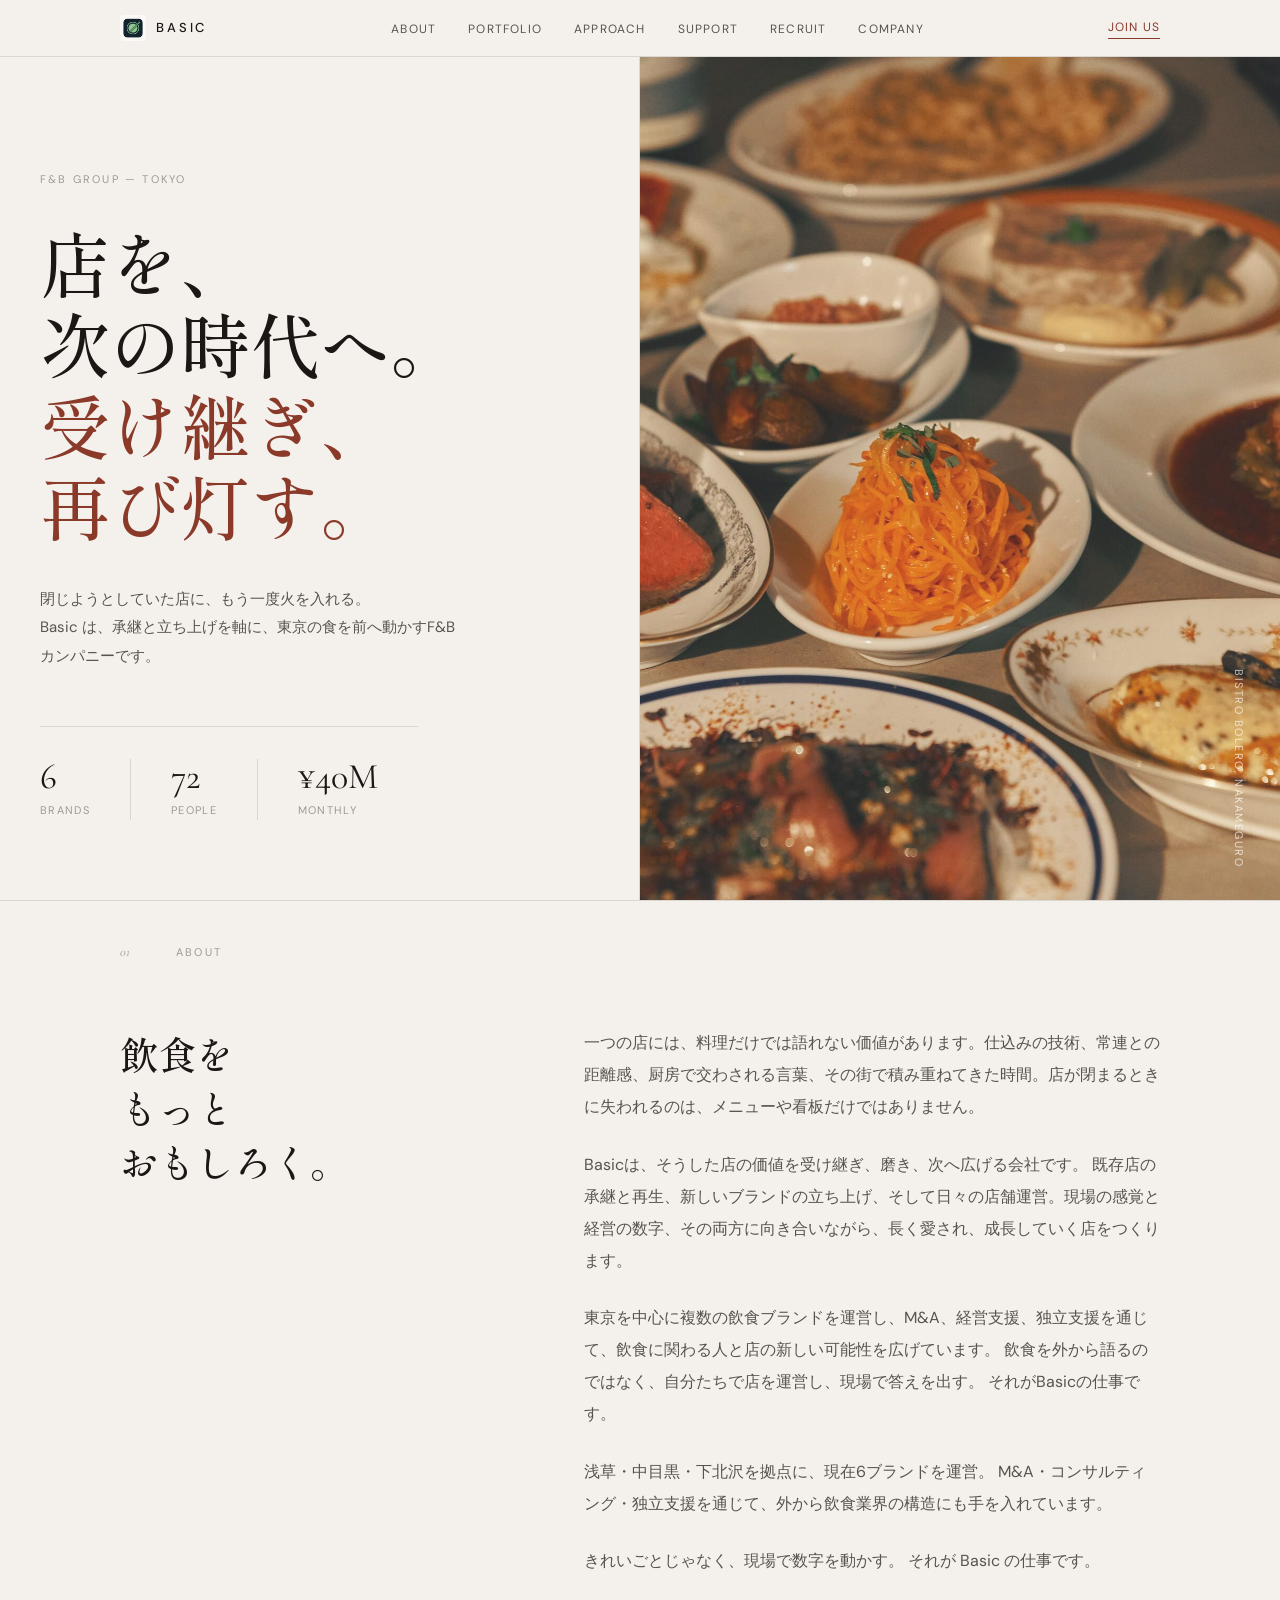
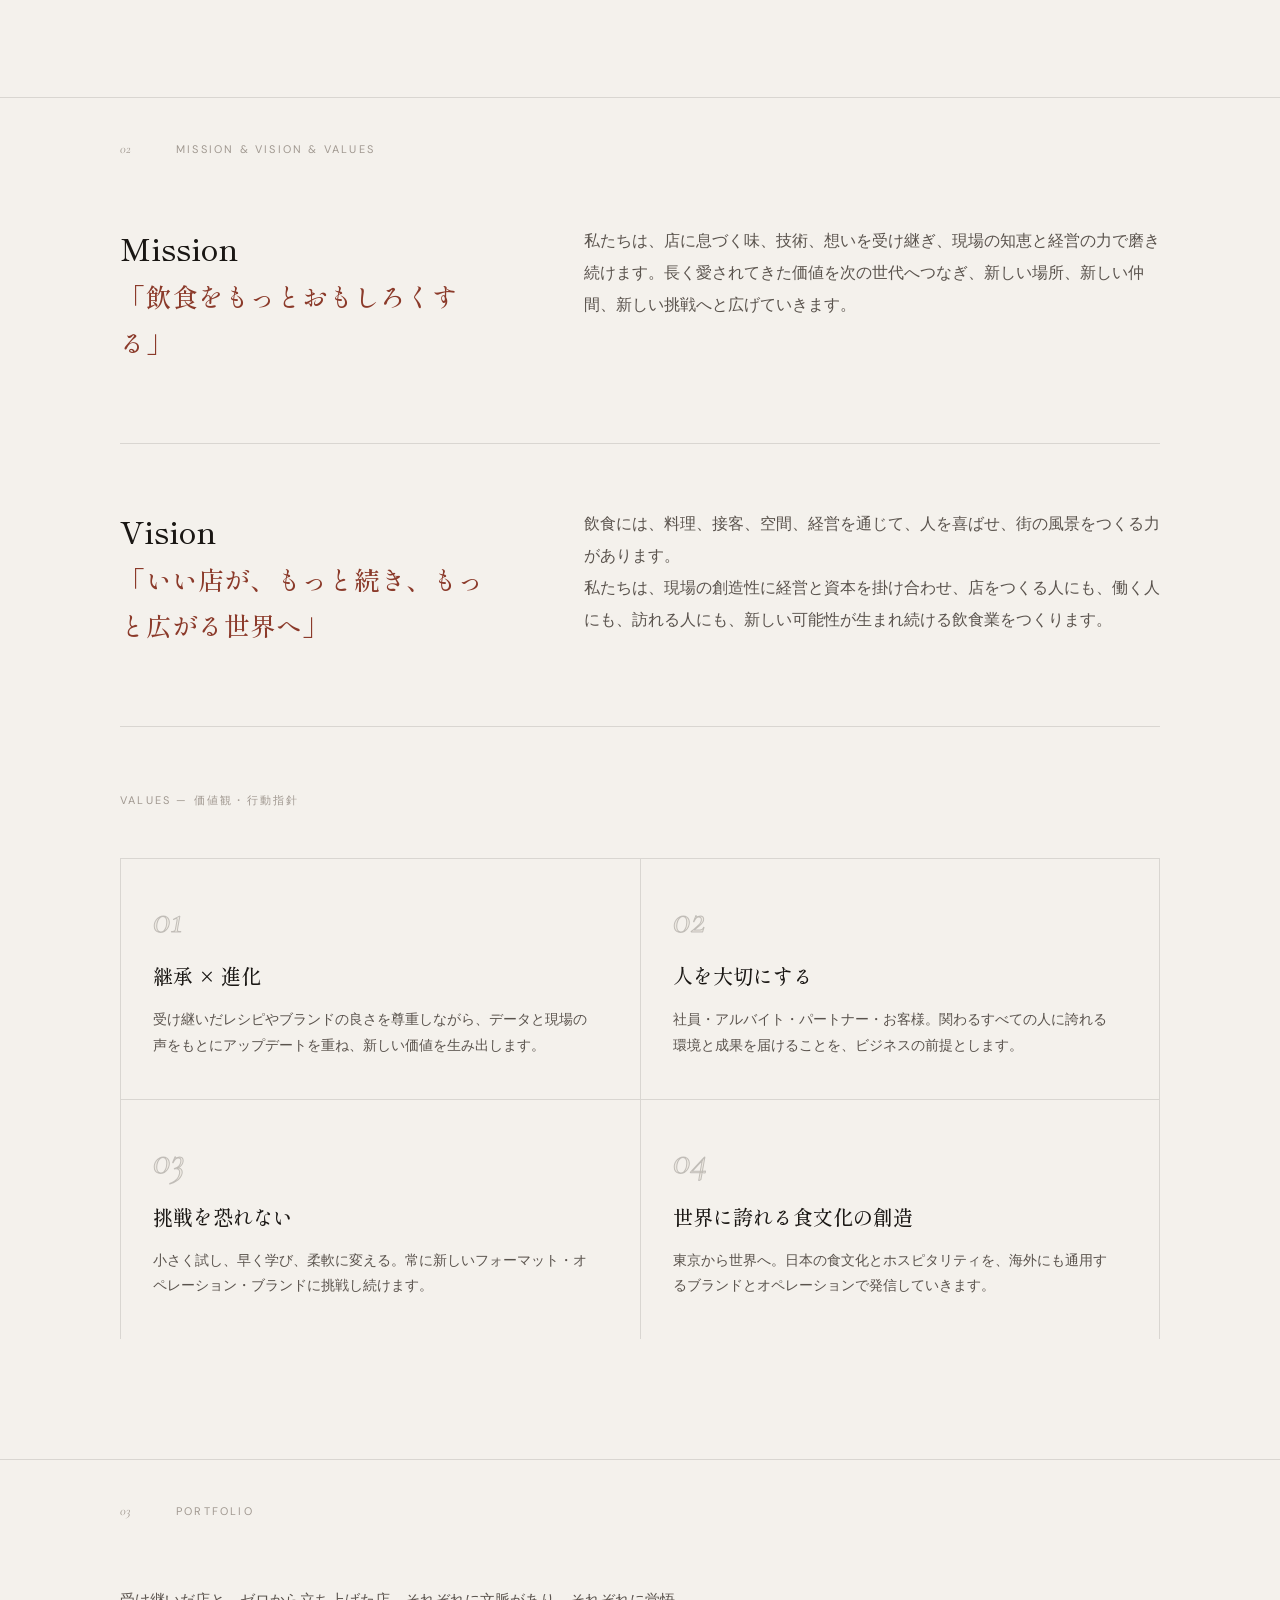
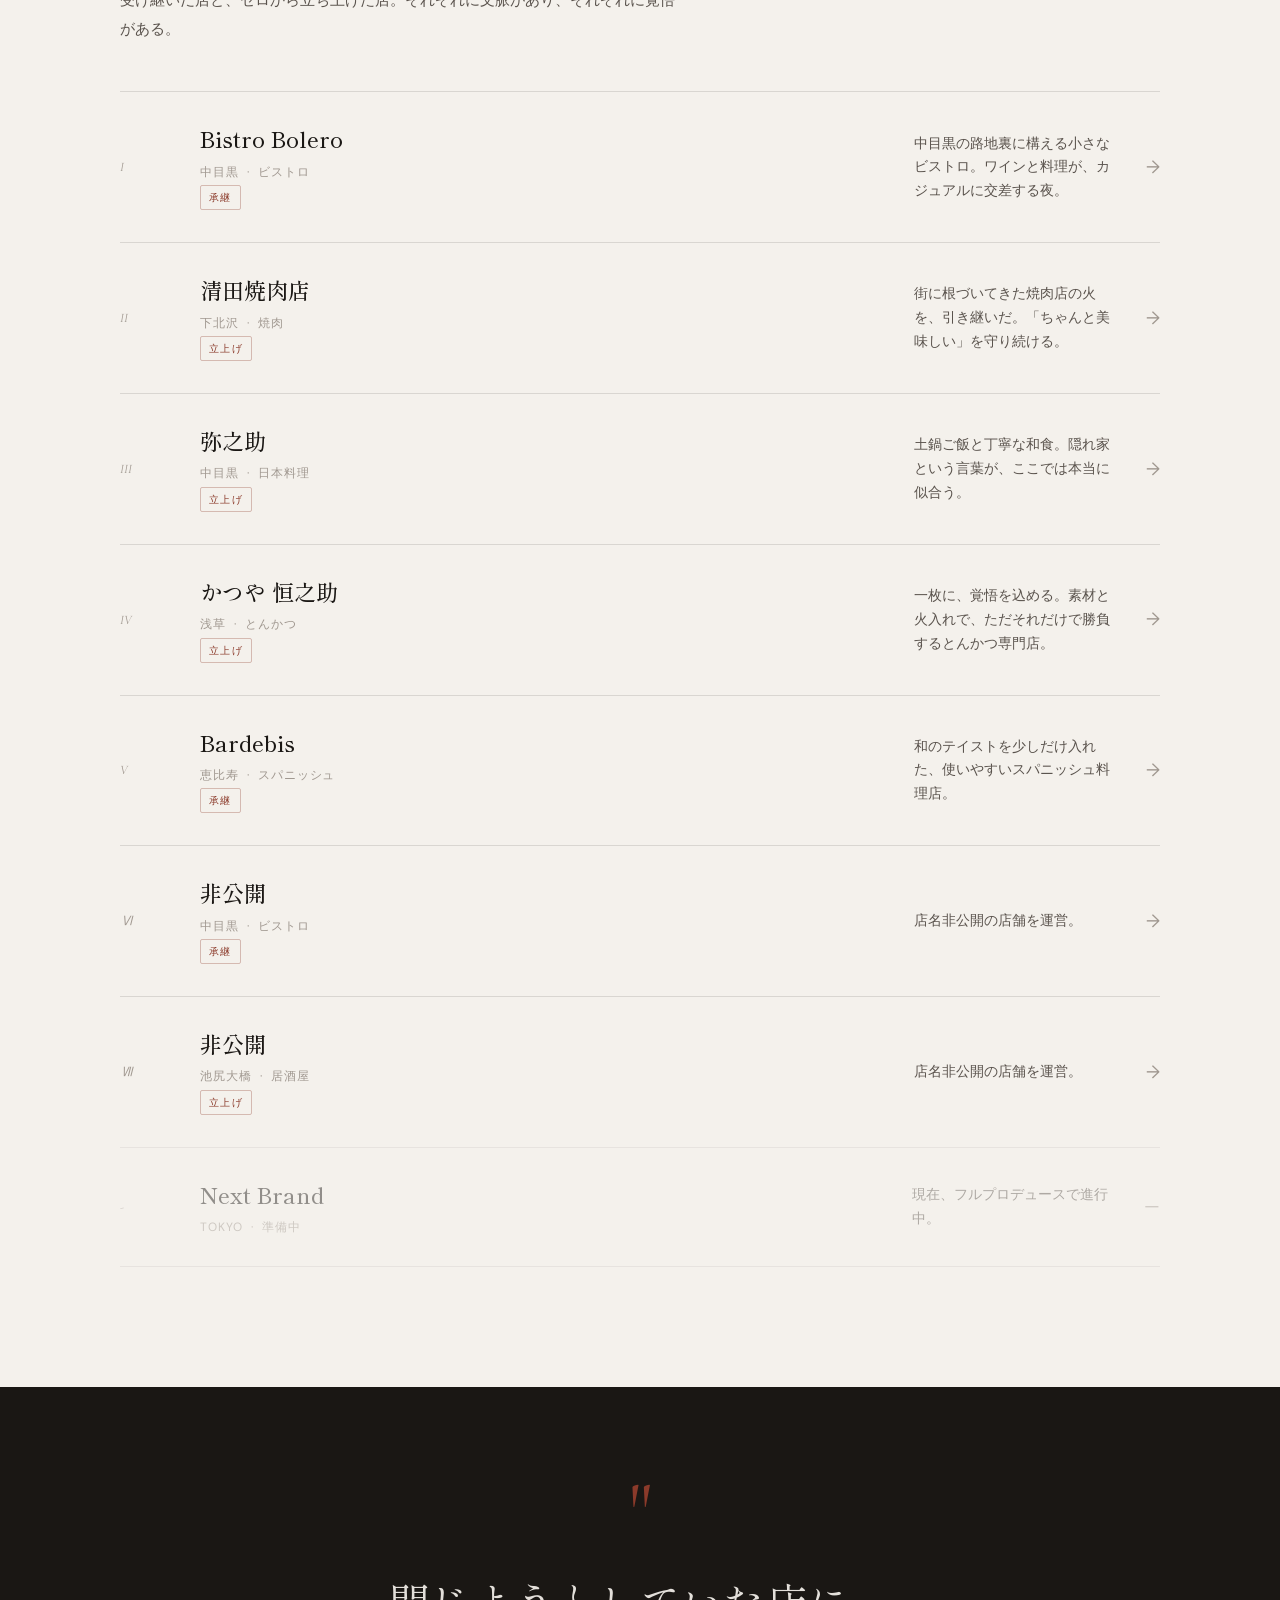
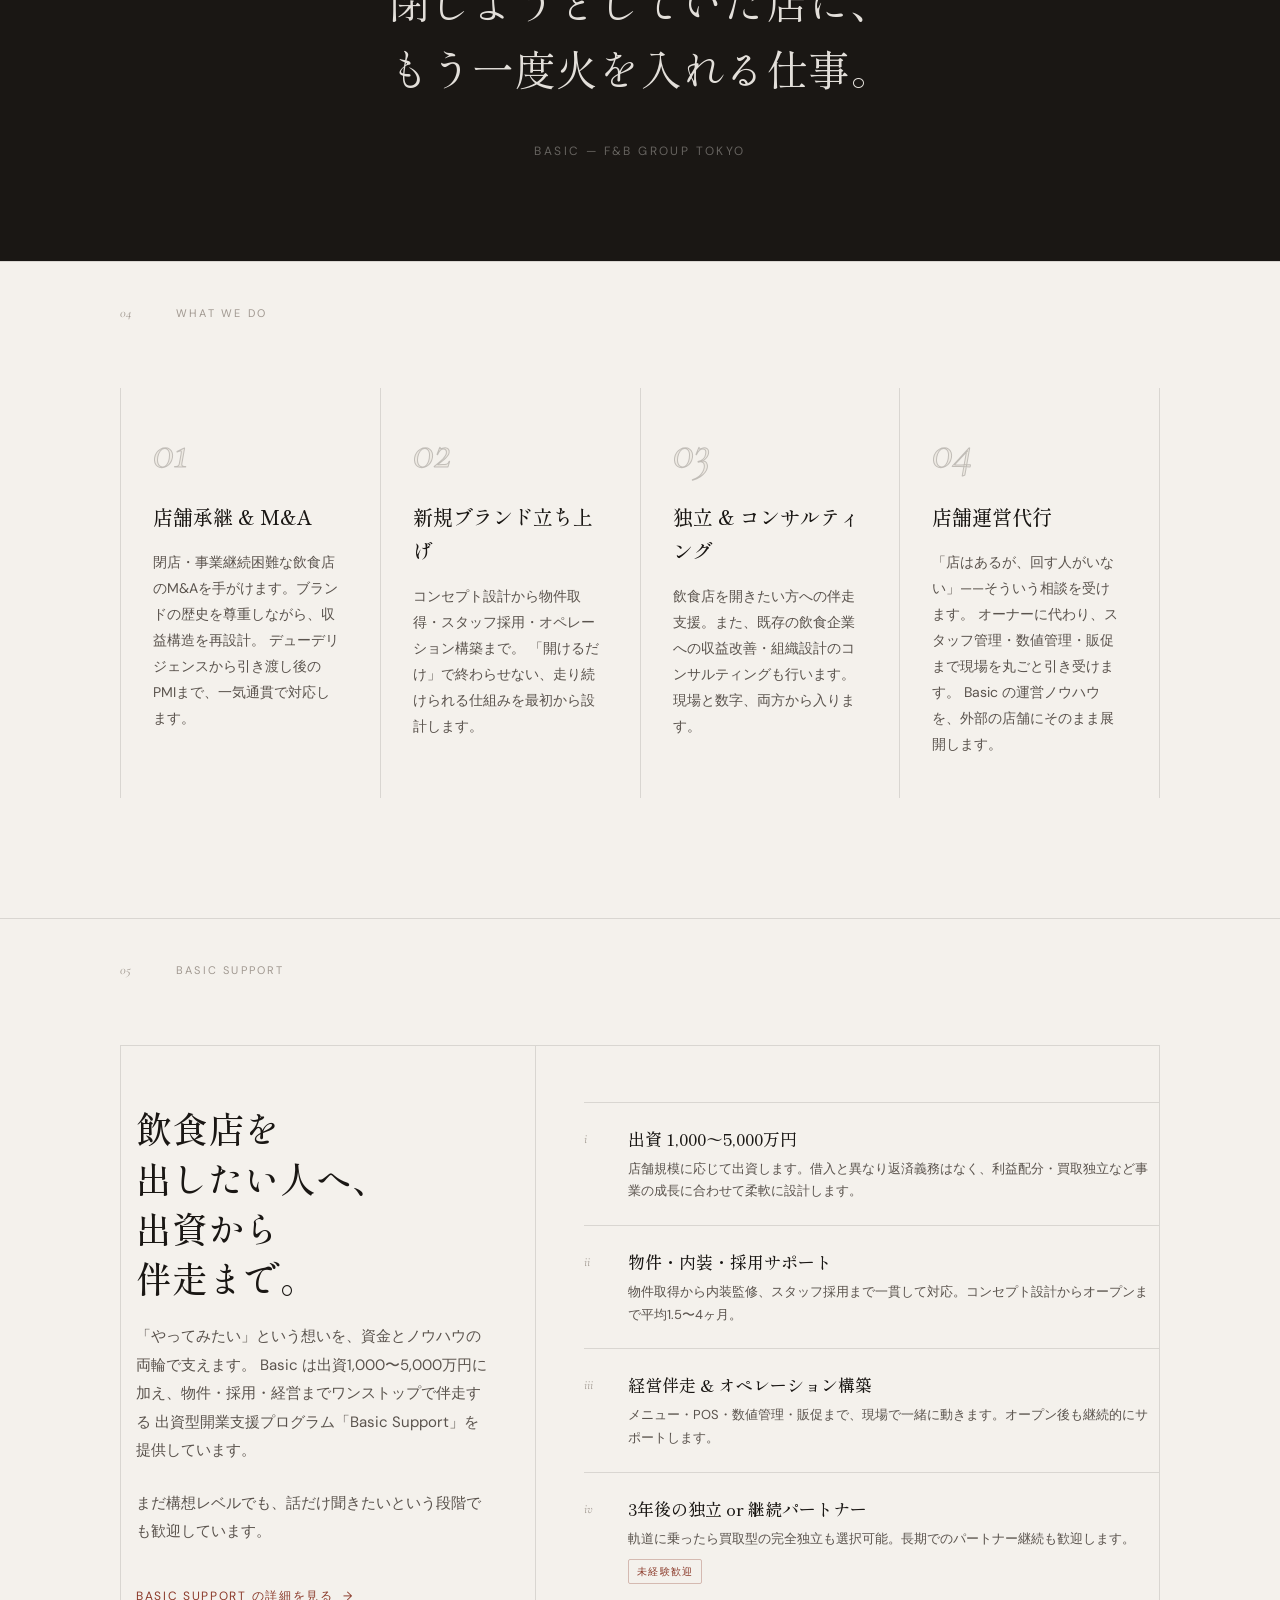
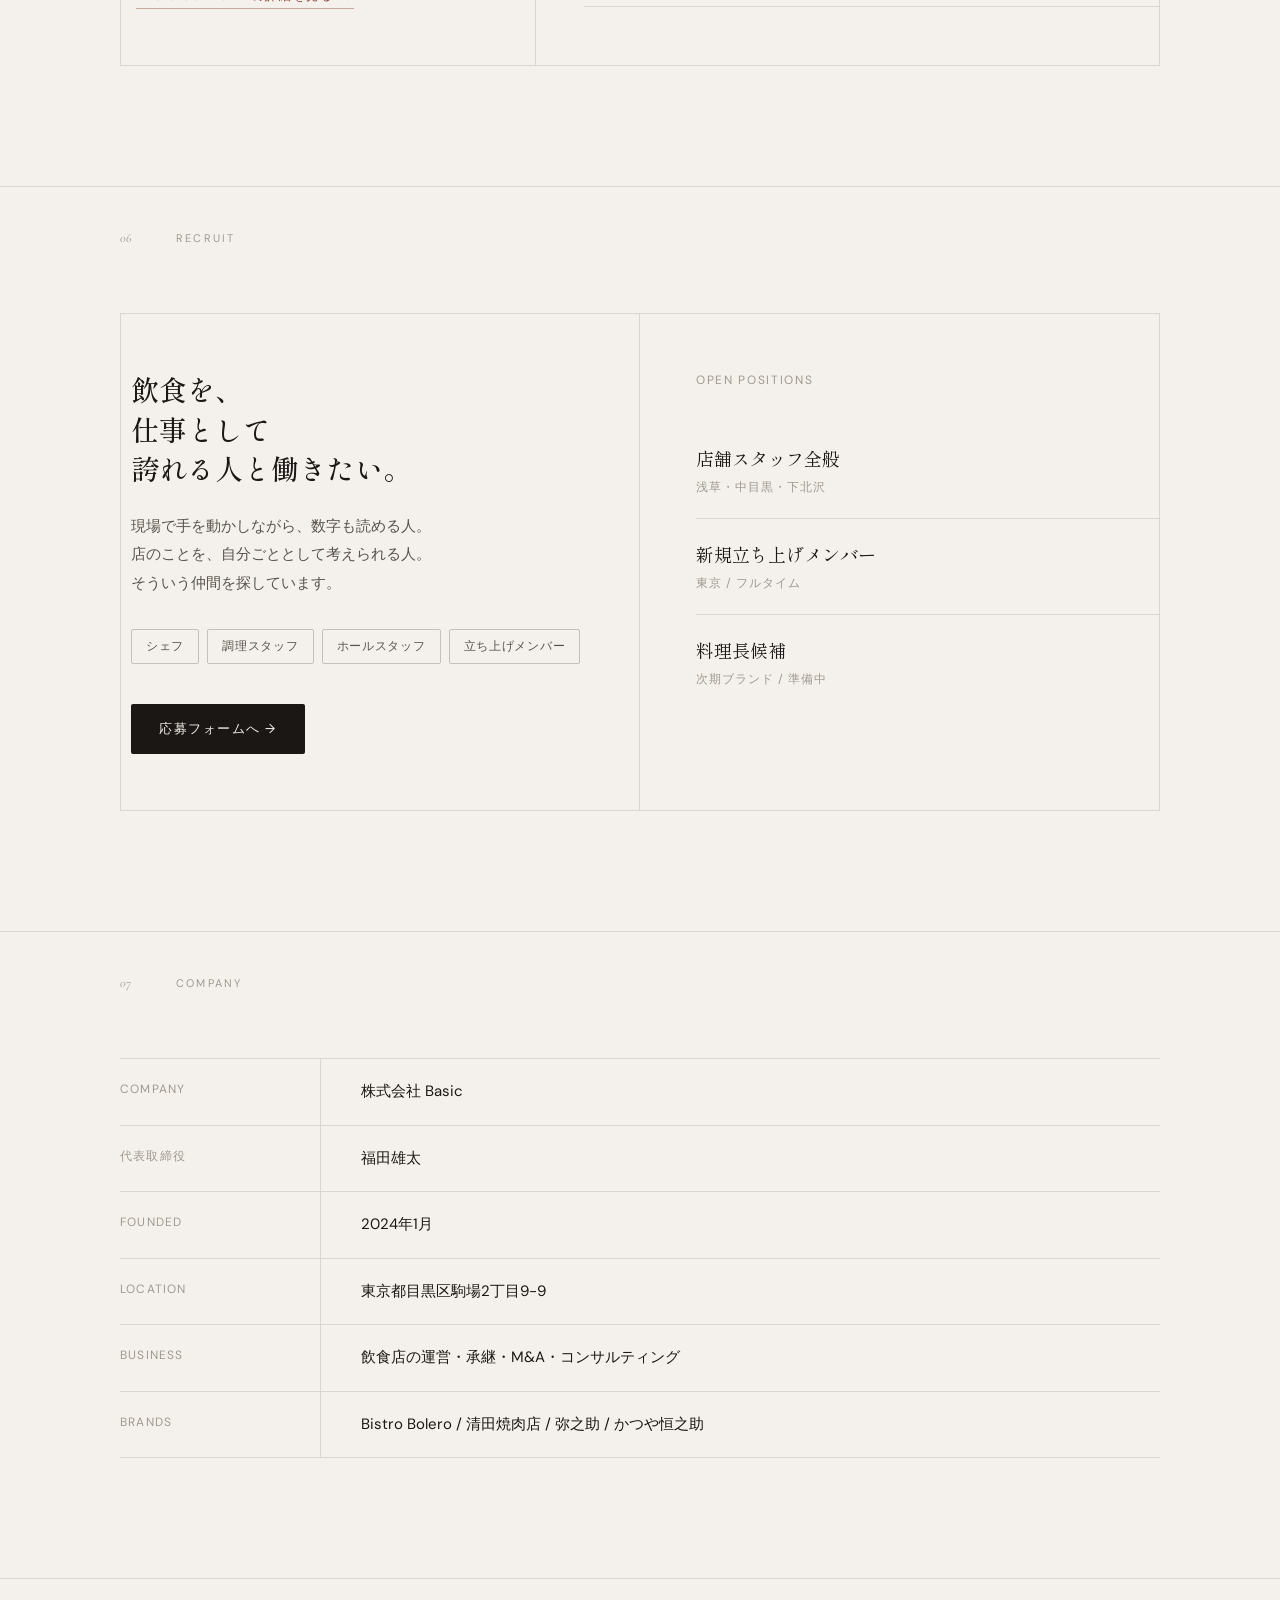
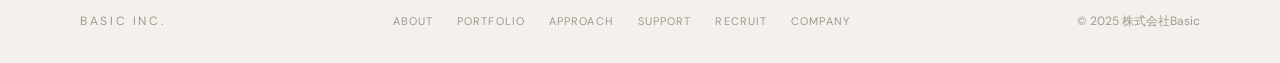
==== index.html @ 253539dd "Update index.html" ====
<!DOCTYPE html>
<html lang="ja">
<head>
  <meta charset="UTF-8" />
  <meta name="viewport" content="width=device-width, initial-scale=1.0" />
  <title>株式会社Basic | 食の未来をつなぐ</title>
  <meta name="description" content="株式会社Basicは、飲食店の承継・M&A・新規立ち上げを手がけるF&Bカンパニーです。" />
  <link rel="canonical" href="https://www.basic-fnb.com/" />

  <link rel="preconnect" href="https://fonts.googleapis.com">
  <link rel="preconnect" href="https://fonts.gstatic.com" crossorigin>
  <link href="https://fonts.googleapis.com/css2?family=Shippori+Mincho:wght@400;500;600&family=DM+Sans:ital,wght@0,300;0,400;0,500;1,300&family=Cormorant+Garamond:ital,wght@0,400;0,500;1,400&display=swap" rel="stylesheet">
 
  <!-- SEO Meta Tags -->
  <meta name="keywords" content="株式会社Basic, 飲食M&A, 飲食コンサル, レストラン経営, 飲食店運営, 食の未来, ビストロ, 焼肉, 飲食スタートアップ" />
  <meta name="author" content="株式会社Basic" />
  <meta name="robots" content="index, follow" />
 
  <!-- OGP Meta Tags -->
  <meta property="og:title" content="株式会社Basic | 食の未来をつなぐ" />
  <meta property="og:description" content="飲食店の価値を高め、人を大切にし、次の世代へ食文化をつなぐ。飲食M&A・新規立ち上げ・コンサルティングなら株式会社Basic。" />
  <meta property="og:image" content="https://www.basic-fnb.com/src/bolero-1.jpg" />
  <meta property="og:url" content="https://www.basic-fnb.com/" />
  <meta property="og:type" content="website" />
  <meta property="og:site_name" content="株式会社Basic" />
 
  <!-- Twitter Card Meta -->
  <meta name="twitter:card" content="summary_large_image" />
  <meta name="twitter:title" content="株式会社Basic | 食の未来をつなぐ" />
  <meta name="twitter:description" content="飲食業の常識にとらわれず、新しい価値を創出。人と食に真摯に向き合う飲食スタートアップです。" />
  <meta name="twitter:image" content="https://www.basic-fnb.com/src/bolero-1.jpg" />
 
  <!-- Google tag (gtag.js) -->
  <script async src="https://www.googletagmanager.com/gtag/js?id=G-5CV445LCX0"></script>
  <script>
    window.dataLayer = window.dataLayer || [];
    function gtag(){dataLayer.push(arguments);}
    gtag('js', new Date());
    gtag('config', 'G-5CV445LCX0');
  </script>
 
  <style>
    *, *::before, *::after { margin: 0; padding: 0; box-sizing: border-box; }
 
    :root {
      --ink:     #1a1714;
      --ink-mid: #5a534d;
      --ink-faint:#a09890;
      --paper:   #f4f1ec;
      --paper-2: #ede9e2;
      --rule:    rgba(26,23,20,0.12);
      --rule-strong: rgba(26,23,20,0.22);
      --accent:  #8b3a2a;
      --max: 1120px;
      --serif: 'Shippori Mincho', 'Georgia', serif;
      --display: 'Cormorant Garamond', 'Georgia', serif;
      --sans: 'DM Sans', system-ui, sans-serif;
    }
 
    html { scroll-behavior: smooth; font-size: 16px; }
 
    body {
      font-family: var(--sans);
      background: var(--paper);
      color: var(--ink);
      line-height: 1.7;
      overflow-x: hidden;
    }
 
    /* ── NAV ── */
    nav {
      position: fixed; top: 0; left: 0; width: 100%; z-index: 50;
      border-bottom: 1px solid var(--rule);
      background: rgba(244,241,236,0.96);
      backdrop-filter: blur(8px);
    }
    .nav-inner {
      max-width: var(--max); margin: 0 auto;
      padding: 0 40px;
      display: flex; align-items: center; justify-content: space-between;
      height: 56px;
    }
    .nav-logo {
      font-family: var(--sans);
      font-size: 13px; font-weight: 500;
      letter-spacing: 0.22em; text-transform: uppercase;
      color: var(--ink); text-decoration: none;
      display: flex; align-items: center; gap: 10px;
    }
    .nav-logo img { width: 26px; height: 26px; border-radius: 4px; object-fit: cover; }
    .nav-links {
      display: flex; align-items: center; gap: 32px;
      list-style: none; padding: 0; margin: 0;
    }
    .nav-links li { list-style: none; padding: 0; margin: 0; }
    .nav-links a {
      font-size: 12px; letter-spacing: 0.1em; text-transform: uppercase;
      color: var(--ink-mid); text-decoration: none;
      transition: color 0.2s;
    }
    .nav-links a:hover { color: var(--ink); }
    .nav-contact {
      font-size: 12px; letter-spacing: 0.1em; text-transform: uppercase;
      color: var(--accent); text-decoration: none;
      border-bottom: 1px solid var(--accent);
      padding-bottom: 1px;
      transition: opacity 0.2s;
    }
    .nav-contact:hover { opacity: 0.7; }
 
    /* ── HERO ── */
    .hero {
      min-height: 100svh;
      display: grid;
      grid-template-columns: 1fr 1fr;
      padding-top: 56px;
    }
    .hero-left {
      display: flex; flex-direction: column; justify-content: flex-end;
      padding: 80px 60px 80px 40px;
      border-right: 1px solid var(--rule);
    }
    .hero-eyebrow {
      font-family: var(--sans);
      font-size: 11px; letter-spacing: 0.2em; text-transform: uppercase;
      color: var(--ink-faint);
      margin-bottom: 32px;
    }
    .hero-title {
      font-family: var(--serif);
      font-size: clamp(44px, 5.5vw, 76px);
      font-weight: 500;
      line-height: 1.15;
      color: var(--ink);
      margin-bottom: 40px;
    }
    .hero-title em {
      font-style: normal;
      color: var(--accent);
    }
    .hero-body {
      font-size: 15px; line-height: 1.9;
      color: var(--ink-mid);
      max-width: 420px;
      margin-bottom: 56px;
    }
    .hero-stats {
      display: grid; grid-template-columns: repeat(3, auto);
      gap: 0;
      border-top: 1px solid var(--rule);
      padding-top: 32px;
      width: fit-content;
    }
    .hero-stat {
      padding-right: 40px;
      border-right: 1px solid var(--rule);
      margin-right: 40px;
    }
    .hero-stat:last-child { border-right: none; margin-right: 0; }
    .hero-stat-num {
      font-family: var(--display);
      font-size: 36px; font-weight: 400;
      color: var(--ink);
      line-height: 1;
      margin-bottom: 6px;
    }
    .hero-stat-label {
      font-size: 11px; letter-spacing: 0.12em; text-transform: uppercase;
      color: var(--ink-faint);
    }
 
    .hero-right {
      position: relative;
      overflow: hidden;
      background: var(--paper-2);
    }
    .hero-right-img {
      width: 100%; height: 100%;
      object-fit: cover;
      display: block;
      opacity: 0.85;
    }
    .hero-caption {
      position: absolute; bottom: 32px; right: 32px;
      font-size: 11px; letter-spacing: 0.14em; text-transform: uppercase;
      color: rgba(255,255,255,0.7);
      writing-mode: vertical-rl;
    }
    .hero-placeholder {
      width: 100%; height: 100%;
      display: flex; align-items: center; justify-content: center;
      background: linear-gradient(160deg, #c8c0b4 0%, #a89f93 100%);
      position: relative;
    }
    .hero-placeholder-text {
      font-family: var(--serif);
      font-size: clamp(48px, 8vw, 96px);
      color: rgba(255,255,255,0.18);
      letter-spacing: -0.02em;
      user-select: none;
    }
 
    /* ── SECTION BASE ── */
    section { border-top: 1px solid var(--rule); }
    .wrap { max-width: var(--max); margin: 0 auto; padding: 0 40px; }
 
    .section-header {
      display: flex; align-items: baseline; gap: 24px;
      padding: 40px 0 0;
    }
    .section-num {
      font-family: var(--display);
      font-size: 13px; font-style: italic;
      color: var(--ink-faint);
      min-width: 32px;
    }
    .section-label {
      font-size: 11px; letter-spacing: 0.2em; text-transform: uppercase;
      color: var(--ink-faint);
    }
 
    /* ── ABOUT ── */
    .about { padding: 0 0 120px; }
    .about-grid {
      display: grid;
      grid-template-columns: 2fr 3fr;
      gap: 80px;
      padding-top: 64px;
    }
    .about-heading {
      font-family: var(--serif);
      font-size: clamp(28px, 3vw, 40px);
      font-weight: 500;
      line-height: 1.4;
      color: var(--ink);
      position: sticky; top: 80px;
    }
    .about-copy {
      font-size: 16px; line-height: 2;
      color: var(--ink-mid);
    }
    .about-copy p + p { margin-top: 1.6em; }
    .about-copy strong { color: var(--ink); font-weight: 500; }
 
    /* ── PORTFOLIO ── */
    .portfolio { padding-bottom: 120px; }
    .portfolio-intro {
      padding: 64px 0 48px;
      max-width: 560px;
      font-size: 15px; line-height: 1.9; color: var(--ink-mid);
    }
 
    .portfolio-list { display: flex; flex-direction: column; }
    .portfolio-item {
      display: grid;
      grid-template-columns: 48px 1fr 200px auto;
      align-items: center;
      gap: 32px;
      padding: 28px 0;
      border-top: 1px solid var(--rule);
      text-decoration: none;
      color: inherit;
      transition: background 0.2s;
      cursor: pointer;
    }
    .portfolio-item:last-child { border-bottom: 1px solid var(--rule); }
    .portfolio-item:hover { background: rgba(26,23,20,0.025); }
    .portfolio-item:hover .pi-arrow { transform: translateX(4px); }
 
    .pi-num {
      font-family: var(--display);
      font-size: 13px; font-style: italic;
      color: var(--ink-faint);
    }
    .pi-name {
      font-family: var(--serif);
      font-size: 22px; font-weight: 500;
      color: var(--ink);
      margin-bottom: 4px;
    }
    .pi-meta {
      font-size: 12px; letter-spacing: 0.08em;
      color: var(--ink-faint);
      text-transform: uppercase;
    }
    .pi-desc {
      font-size: 14px; line-height: 1.7;
      color: var(--ink-mid);
    }
    .pi-arrow {
      font-size: 18px; color: var(--ink-faint);
      transition: transform 0.2s;
      justify-self: end;
    }
    .pi-tag {
      display: inline-block;
      font-size: 10px; letter-spacing: 0.14em; text-transform: uppercase;
      color: var(--accent);
      border: 1px solid rgba(139,58,42,0.3);
      padding: 3px 8px; border-radius: 2px;
      margin-right: 6px; margin-bottom: 4px;
    }
    .portfolio-item.coming {
      opacity: 0.45;
      cursor: default;
      pointer-events: none;
    }
 
    /* ── APPROACH ── */
    .approach { padding-bottom: 120px; }
    .approach-grid {
      display: grid;
      grid-template-columns: repeat(4, 1fr);
      border-left: 1px solid var(--rule);
      margin-top: 64px;
    }
    .approach-col {
      border-right: 1px solid var(--rule);
      padding: 40px 36px 40px 32px;
    }
    .approach-col-num {
      font-family: var(--display);
      font-size: 48px; font-style: italic;
      color: var(--paper-2);
      line-height: 1;
      margin-bottom: 24px;
      -webkit-text-stroke: 1px var(--rule-strong);
    }
    .approach-col-title {
      font-family: var(--serif);
      font-size: 20px; font-weight: 500;
      color: var(--ink);
      margin-bottom: 16px;
    }
    .approach-col-body {
      font-size: 14px; line-height: 1.85;
      color: var(--ink-mid);
    }
 
    /* ── BASIC SUPPORT ── */
    .support { padding-bottom: 120px; }
    .support-inner {
      margin-top: 64px;
      display: grid;
      grid-template-columns: 2fr 3fr;
      gap: 0;
      border: 1px solid var(--rule);
    }
    .support-left {
      padding: 56px 48px 56px 15px;
      border-right: 1px solid var(--rule);
      display: flex;
      flex-direction: column;
      justify-content: space-between;
    }
    .support-heading {
      font-family: var(--serif);
      font-size: clamp(24px, 2.8vw, 36px);
      font-weight: 500;
      line-height: 1.4;
      color: var(--ink);
      margin-bottom: 20px;
    }
    .support-sub {
      font-size: 15px; line-height: 1.9;
      color: var(--ink-mid);
      margin-bottom: 40px;
    }
    .support-link {
      display: inline-flex; align-items: center; gap: 10px;
      font-size: 12px; letter-spacing: 0.14em; text-transform: uppercase;
      color: var(--accent);
      text-decoration: none;
      border-bottom: 1px solid rgba(139,58,42,0.4);
      padding-bottom: 2px;
      transition: opacity 0.2s;
      width: fit-content;
    }
    .support-link:hover { opacity: 0.65; }
    .support-right {
      padding: 56px 0 56px 48px;
    }
    .support-items {
      display: flex; flex-direction: column; gap: 0;
    }
    .support-item {
      display: grid;
      grid-template-columns: 28px 1fr;
      gap: 16px;
      align-items: start;
      padding: 22px 0;
      border-bottom: 1px solid var(--rule);
    }
    .support-item:first-child { border-top: 1px solid var(--rule); }
    .support-item-num {
      font-family: var(--display);
      font-size: 13px; font-style: italic;
      color: var(--ink-faint);
      padding-top: 3px;
    }
    .support-item-title {
      font-family: var(--serif);
      font-size: 17px; font-weight: 500;
      color: var(--ink);
      margin-bottom: 4px;
    }
    .support-item-body {
      font-size: 13px; line-height: 1.75;
      color: var(--ink-mid);
    }
    .support-badge {
      display: inline-block;
      font-size: 10px; letter-spacing: 0.12em; text-transform: uppercase;
      color: var(--accent);
      border: 1px solid rgba(139,58,42,0.3);
      padding: 3px 8px; border-radius: 2px;
      margin-top: 8px;
    }
 
    /* ── EDITORIAL QUOTE ── */
    .quote-section {
      background: var(--ink);
      padding: 100px 40px;
    }
    .quote-inner {
      max-width: 800px; margin: 0 auto;
      text-align: center;
    }
    .quote-mark {
      font-family: var(--display);
      font-size: 80px; line-height: 0.6;
      color: var(--accent);
      display: block;
      margin-bottom: 32px;
    }
    .quote-text {
      font-family: var(--serif);
      font-size: clamp(24px, 3.5vw, 42px);
      font-weight: 400;
      line-height: 1.6;
      color: rgba(244,241,236,0.92);
      margin-bottom: 40px;
    }
    .quote-attr {
      font-size: 12px; letter-spacing: 0.2em; text-transform: uppercase;
      color: rgba(244,241,236,0.35);
    }
 
    /* ── RECRUIT ── */
    .recruit { padding-bottom: 120px; }
    .recruit-grid {
      display: grid;
      grid-template-columns: 1fr 1fr;
      gap: 0;
      margin-top: 64px;
      border: 1px solid var(--rule);
    }
    .recruit-left {
      padding: 56px 56px 56px 10px;
      border-right: 1px solid var(--rule);
    }
    .recruit-right {
      padding: 56px 0 56px 56px;
    }
    .recruit-heading {
      font-family: var(--serif);
      font-size: 28px; font-weight: 500;
      color: var(--ink);
      margin-bottom: 24px;
      line-height: 1.4;
    }
    .recruit-body {
      font-size: 15px; line-height: 1.9;
      color: var(--ink-mid);
      margin-bottom: 32px;
    }
    .recruit-roles {
      display: flex; flex-wrap: wrap; gap: 8px;
      margin-bottom: 40px;
    }
    .recruit-role {
      font-size: 12px; letter-spacing: 0.06em;
      color: var(--ink-mid);
      border: 1px solid var(--rule-strong);
      padding: 6px 14px; border-radius: 2px;
    }
    .btn-apply {
      display: inline-flex; align-items: center; gap: 10px;
      text-decoration: none;
      font-size: 13px; letter-spacing: 0.12em; text-transform: uppercase;
      color: var(--paper);
      background: var(--ink);
      padding: 14px 28px;
      border-radius: 2px;
      transition: background 0.2s, transform 0.15s;
    }
    .btn-apply:hover { background: var(--accent); transform: translateY(-1px); }
 
    /* ── COMPANY ── */
    .company { padding-bottom: 120px; }
    .company-table {
      margin-top: 64px;
      border-top: 1px solid var(--rule);
    }
    .company-row {
      display: grid;
      grid-template-columns: 200px 1fr;
      border-bottom: 1px solid var(--rule);
    }
    .company-key {
      padding: 20px 0;
      font-size: 12px; letter-spacing: 0.1em; text-transform: uppercase;
      color: var(--ink-faint);
    }
    .company-val {
      padding: 20px 0;
      font-size: 15px; color: var(--ink);
      border-left: 1px solid var(--rule);
      padding-left: 40px;
    }
 
    /* ── FOOTER ── */
    footer {
      border-top: 1px solid var(--rule);
      padding: 32px 40px;
    }
    .footer-inner {
      max-width: var(--max); margin: 0 auto;
      display: flex; justify-content: space-between; align-items: center;
    }
    .footer-logo {
      font-size: 12px; letter-spacing: 0.22em; text-transform: uppercase;
      color: var(--ink-faint);
    }
    .footer-copy {
      font-size: 12px; color: var(--ink-faint);
    }
    .footer-nav { display: flex; gap: 24px; }
    .footer-nav a {
      font-size: 11px; letter-spacing: 0.1em; text-transform: uppercase;
      color: var(--ink-faint); text-decoration: none;
      transition: color 0.2s;
    }
    .footer-nav a:hover { color: var(--ink); }
 
    /* ── SCROLL REVEAL ── */
    .reveal {
      opacity: 0; transform: translateY(24px);
      transition: opacity 0.6s ease, transform 0.6s ease;
    }
    .reveal.in { opacity: 1; transform: none; }
 
    /* ── MOBILE ── */
    @media (max-width: 900px) {
      .nav-links { display: none; }
      .hero { grid-template-columns: 1fr; min-height: auto; }
      .hero-left { padding: 48px 24px; border-right: none; }
      .hero-right { height: 260px; }
      .about-grid { grid-template-columns: 1fr; gap: 32px; }
      .about-heading { position: static; font-size: 28px; }
      .portfolio-item { grid-template-columns: 32px 1fr; }
      .pi-desc, .pi-arrow { display: none; }
      .approach-grid { grid-template-columns: 1fr 1fr; border-left: none; }
      .approach-col { border-right: none; border-top: 1px solid var(--rule); padding: 32px 16px 32px 0; }
      .support-inner { grid-template-columns: 1fr; }
      .support-left { border-right: none; padding: 40px 10px; border-bottom: 1px solid var(--rule); }
      .support-right { padding: 40px 10px; }
      .recruit-grid { grid-template-columns: 1fr; }
      .recruit-left { border-right: none; padding: 40px 10px; border-bottom: 1px solid var(--rule); }
      .recruit-right { padding: 40px 10px; }
      .company-row { grid-template-columns: 140px 1fr; }
      .company-val { padding-left: 20px; }
      .footer-inner { flex-direction: column; gap: 16px; text-align: center; }
      .footer-nav { flex-wrap: wrap; justify-content: center; }
      .wrap { padding: 0 24px; }
      .quote-section { padding: 64px 24px; }
      footer { padding: 32px 24px; }
    }
    @media (max-width: 600px) {
      .approach-grid { grid-template-columns: 1fr; }
    }
  </style>
</head>
<body>
 
<!-- NAV -->
<nav>
  <div class="nav-inner">
    <a href="#" class="nav-logo">
      <img src="/src/basic-logo.png" alt="" onerror="this.style.display='none'">
      Basic
    </a>
    <ul class="nav-links">
      <li><a href="#about">About</a></li>
      <li><a href="#portfolio">Portfolio</a></li>
      <li><a href="#approach">Approach</a></li>
      <li><a href="#support">Support</a></li>
      <li><a href="#recruit">Recruit</a></li>
      <li><a href="#company">Company</a></li>
    </ul>
    <a href="#recruit" class="nav-contact">Join Us</a>
  </div>
</nav>
 
<!-- HERO -->
<section class="hero">
  <div class="hero-left">
    <p class="hero-eyebrow">F&amp;B Group — Tokyo</p>
    <h1 class="hero-title">
      店を、<br>
      次の時代へ。<br>
      <em>受け継ぎ、</em><br>
      <em>再び灯す。</em>
    </h1>
    <p class="hero-body">
      閉じようとしていた店に、もう一度火を入れる。<br>
      Basic は、承継と立ち上げを軸に、東京の食を前へ動かすF&amp;Bカンパニーです。
    </p>
    <div class="hero-stats">
      <div class="hero-stat">
        <div class="hero-stat-num">6</div>
        <div class="hero-stat-label">Brands</div>
      </div>
      <div class="hero-stat">
        <div class="hero-stat-num">72</div>
        <div class="hero-stat-label">People</div>
      </div>
      <div class="hero-stat">
        <div class="hero-stat-num">¥40M</div>
        <div class="hero-stat-label">Monthly</div>
      </div>
    </div>
  </div>
  <div class="hero-right">
    <img
      src="/src/bolero-1.jpg"
      alt="Bistro Bolero, Nakameguro"
      class="hero-right-img"
      onerror="this.style.display='none'; this.nextElementSibling.style.display='flex';"
    />
    <div class="hero-placeholder" style="display:none;">
      <span class="hero-placeholder-text">食</span>
    </div>
    <span class="hero-caption">Bistro Bolero, Nakameguro</span>
  </div>
</section>
 
<!-- ABOUT -->
<section id="about" class="about reveal">
  <div class="wrap">
    <div class="section-header">
      <span class="section-num">01</span>
      <span class="section-label">About</span>
    </div>
    <div class="about-grid">
      <h2 class="about-heading">
        飲食を<br>もっと<br>おもしろく。
      </h2>
      <div class="about-copy">
        <p>
          一つの店には、料理だけでは語れない価値があります。仕込みの技術、常連との距離感、厨房で交わされる言葉、その街で積み重ねてきた時間。店が閉まるときに失われるのは、メニューや看板だけではありません。
        </p>
        <p>
          Basicは、そうした店の価値を受け継ぎ、磨き、次へ広げる会社です。
          既存店の承継と再生、新しいブランドの立ち上げ、そして日々の店舗運営。現場の感覚と経営の数字、その両方に向き合いながら、長く愛され、成長していく店をつくります。
        </p>
        <p>
          東京を中心に複数の飲食ブランドを運営し、M&A、経営支援、独立支援を通じて、飲食に関わる人と店の新しい可能性を広げています。
          飲食を外から語るのではなく、自分たちで店を運営し、現場で答えを出す。
          それがBasicの仕事です。
        </p>
        <p>
          浅草・中目黒・下北沢を拠点に、現在6ブランドを運営。
          M&amp;A・コンサルティング・独立支援を通じて、外から飲食業界の構造にも手を入れています。
        </p>
        <p>
          きれいごとじゃなく、現場で数字を動かす。
          それが Basic の仕事です。
        </p>
      </div>
    </div>
  </div>
</section>
 
<!-- MISSION / VISION / VALUES -->
<section id="mission" class="about reveal" style="padding-bottom:120px;">
  <div class="wrap">
    <div class="section-header">
      <span class="section-num">02</span>
      <span class="section-label">Mission &amp; Vision &amp; Values</span>
    </div>
    <div class="about-grid" style="padding-top:64px;margin-bottom:80px;">
      <h2 class="about-heading" style="font-size:clamp(22px,2.4vw,32px);line-height:1.5;">
        Mission<br>
        <span style="font-size:clamp(18px,2vw,26px);color:var(--accent);">「飲食をもっとおもしろくする」</span>
      </h2>
      <div class="about-copy">
        <p>私たちは、店に息づく味、技術、想いを受け継ぎ、現場の知恵と経営の力で磨き続けます。長く愛されてきた価値を次の世代へつなぎ、新しい場所、新しい仲間、新しい挑戦へと広げていきます。</p>
      </div>
    </div>
    <div class="about-grid" style="margin-bottom:80px;border-top:1px solid var(--rule);padding-top:64px;">
      <h2 class="about-heading" style="font-size:clamp(22px,2.4vw,32px);line-height:1.5;">
        Vision<br>
        <span style="font-size:clamp(18px,2vw,26px);color:var(--accent);">「いい店が、もっと続き、もっと広がる世界へ」</span>
      </h2>
      <div class="about-copy">
        <p>飲食には、料理、接客、空間、経営を通じて、人を喜ばせ、街の風景をつくる力があります。<br>私たちは、現場の創造性に経営と資本を掛け合わせ、店をつくる人にも、働く人にも、訪れる人にも、新しい可能性が生まれ続ける飲食業をつくります。</p>
      </div>
    </div>
    <div style="border-top:1px solid var(--rule);padding-top:64px;">
      <p style="font-size:11px;letter-spacing:.2em;text-transform:uppercase;color:var(--ink-faint);margin-bottom:48px;">Values — 価値観・行動指針</p>
      <div style="display:grid;grid-template-columns:repeat(2,1fr);gap:0;border-top:1px solid var(--rule);border-left:1px solid var(--rule);">
        <div style="padding:40px 40px 40px 32px;border-right:1px solid var(--rule);border-bottom:1px solid var(--rule);">
          <div style="font-family:var(--display);font-size:40px;font-style:italic;color:var(--paper-2);-webkit-text-stroke:1px var(--rule-strong);line-height:1;margin-bottom:20px;">01</div>
          <h3 style="font-family:var(--serif);font-size:20px;font-weight:500;color:var(--ink);margin-bottom:14px;">継承 × 進化</h3>
          <p style="font-size:14px;line-height:1.85;color:var(--ink-mid);">受け継いだレシピやブランドの良さを尊重しながら、データと現場の声をもとにアップデートを重ね、新しい価値を生み出します。</p>
        </div>
        <div style="padding:40px 40px 40px 32px;border-right:1px solid var(--rule);border-bottom:1px solid var(--rule);">
          <div style="font-family:var(--display);font-size:40px;font-style:italic;color:var(--paper-2);-webkit-text-stroke:1px var(--rule-strong);line-height:1;margin-bottom:20px;">02</div>
          <h3 style="font-family:var(--serif);font-size:20px;font-weight:500;color:var(--ink);margin-bottom:14px;">人を大切にする</h3>
          <p style="font-size:14px;line-height:1.85;color:var(--ink-mid);">社員・アルバイト・パートナー・お客様。関わるすべての人に誇れる環境と成果を届けることを、ビジネスの前提とします。</p>
        </div>
        <div style="padding:40px 40px 40px 32px;border-right:1px solid var(--rule);">
          <div style="font-family:var(--display);font-size:40px;font-style:italic;color:var(--paper-2);-webkit-text-stroke:1px var(--rule-strong);line-height:1;margin-bottom:20px;">03</div>
          <h3 style="font-family:var(--serif);font-size:20px;font-weight:500;color:var(--ink);margin-bottom:14px;">挑戦を恐れない</h3>
          <p style="font-size:14px;line-height:1.85;color:var(--ink-mid);">小さく試し、早く学び、柔軟に変える。常に新しいフォーマット・オペレーション・ブランドに挑戦し続けます。</p>
        </div>
        <div style="padding:40px 40px 40px 32px;border-right:1px solid var(--rule);">
          <div style="font-family:var(--display);font-size:40px;font-style:italic;color:var(--paper-2);-webkit-text-stroke:1px var(--rule-strong);line-height:1;margin-bottom:20px;">04</div>
          <h3 style="font-family:var(--serif);font-size:20px;font-weight:500;color:var(--ink);margin-bottom:14px;">世界に誇れる食文化の創造</h3>
          <p style="font-size:14px;line-height:1.85;color:var(--ink-mid);">東京から世界へ。日本の食文化とホスピタリティを、海外にも通用するブランドとオペレーションで発信していきます。</p>
        </div>
      </div>
    </div>
  </div>
</section>
 
<!-- PORTFOLIO -->
<section id="portfolio" class="portfolio reveal">
  <div class="wrap">
    <div class="section-header">
      <span class="section-num">03</span>
      <span class="section-label">Portfolio</span>
    </div>
    <p class="portfolio-intro">
      受け継いだ店と、ゼロから立ち上げた店。それぞれに文脈があり、それぞれに覚悟がある。
    </p>
    <div class="portfolio-list">
      <a href="/bolero" class="portfolio-item">
        <span class="pi-num">I</span>
        <div class="pi-info">
          <div class="pi-name">Bistro Bolero</div>
          <div class="pi-meta">中目黒 &nbsp;·&nbsp; ビストロ</div>
          <span class="pi-tag">承継</span>
        </div>
        <p class="pi-desc">中目黒の路地裏に構える小さなビストロ。ワインと料理が、カジュアルに交差する夜。</p>
        <span class="pi-arrow">→</span>
      </a>
      <a href="/kiyota" class="portfolio-item">
        <span class="pi-num">II</span>
        <div class="pi-info">
          <div class="pi-name">清田焼肉店</div>
          <div class="pi-meta">下北沢 &nbsp;·&nbsp; 焼肉</div>
          <span class="pi-tag">立上げ</span>
        </div>
        <p class="pi-desc">街に根づいてきた焼肉店の火を、引き継いだ。「ちゃんと美味しい」を守り続ける。</p>
        <span class="pi-arrow">→</span>
      </a>
      <a href="/yanosuke" class="portfolio-item">
        <span class="pi-num">III</span>
        <div class="pi-info">
          <div class="pi-name">弥之助</div>
          <div class="pi-meta">中目黒 &nbsp;·&nbsp; 日本料理</div>
          <span class="pi-tag">立上げ</span>
        </div>
        <p class="pi-desc">土鍋ご飯と丁寧な和食。隠れ家という言葉が、ここでは本当に似合う。</p>
        <span class="pi-arrow">→</span>
      </a>
      <a href="/konosuke" class="portfolio-item">
        <span class="pi-num">IV</span>
        <div class="pi-info">
          <div class="pi-name">かつや 恒之助</div>
          <div class="pi-meta">浅草 &nbsp;·&nbsp; とんかつ</div>
          <span class="pi-tag">立上げ</span>
        </div>
        <p class="pi-desc">一枚に、覚悟を込める。素材と火入れで、ただそれだけで勝負するとんかつ専門店。</p>
        <span class="pi-arrow">→</span>
      </a>
      <a href="/bardebis" class="portfolio-item">
        <span class="pi-num">V</span>
        <div class="pi-info">
          <div class="pi-name">Bardebis</div>
          <div class="pi-meta">恵比寿 &nbsp;·&nbsp; スパニッシュ</div>
          <span class="pi-tag">承継</span>
        </div>
        <p class="pi-desc">和のテイストを少しだけ入れた、使いやすいスパニッシュ料理店。</p>
        <span class="pi-arrow">→</span>
      </a>
      <a href="/" class="portfolio-item">
        <span class="pi-num">Ⅵ</span>
        <div class="pi-info">
          <div class="pi-name">非公開</div>
          <div class="pi-meta">中目黒 &nbsp;·&nbsp; ビストロ</div>
          <span class="pi-tag">承継</span>
        </div>
        <p class="pi-desc">店名非公開の店舗を運営。</p>
        <span class="pi-arrow">→</span>
      </a>
      <a href="/" class="portfolio-item">
        <span class="pi-num">Ⅶ</span>
        <div class="pi-info">
          <div class="pi-name">非公開</div>
          <div class="pi-meta">池尻大橋 &nbsp;·&nbsp; 居酒屋</div>
          <span class="pi-tag">立上げ</span>
        </div>
        <p class="pi-desc">店名非公開の店舗を運営。</p>
        <span class="pi-arrow">→</span>
      </a>
      <div class="portfolio-item coming">
        <span class="pi-num">-</span>
        <div class="pi-info">
          <div class="pi-name">Next Brand</div>
          <div class="pi-meta">Tokyo &nbsp;·&nbsp; 準備中</div>
        </div>
        <p class="pi-desc">現在、フルプロデュースで進行中。</p>
        <span class="pi-arrow">—</span>
      </div>
    </div>
  </div>
</section>
 
<!-- QUOTE -->
<div class="quote-section reveal">
  <div class="quote-inner">
    <span class="quote-mark">"</span>
    <p class="quote-text">
      閉じようとしていた店に、<br>もう一度火を入れる仕事。
    </p>
    <p class="quote-attr">Basic — F&amp;B Group Tokyo</p>
  </div>
</div>
 
<!-- APPROACH -->
<section id="approach" class="approach reveal">
  <div class="wrap">
    <div class="section-header">
      <span class="section-num">04</span>
      <span class="section-label">What We Do</span>
    </div>
    <div class="approach-grid">
      <div class="approach-col">
        <div class="approach-col-num">01</div>
        <h3 class="approach-col-title">店舗承継 &amp; M&amp;A</h3>
        <p class="approach-col-body">
          閉店・事業継続困難な飲食店のM&amp;Aを手がけます。ブランドの歴史を尊重しながら、収益構造を再設計。
          デューデリジェンスから引き渡し後のPMIまで、一気通貫で対応します。
        </p>
      </div>
      <div class="approach-col">
        <div class="approach-col-num">02</div>
        <h3 class="approach-col-title">新規ブランド立ち上げ</h3>
        <p class="approach-col-body">
          コンセプト設計から物件取得・スタッフ採用・オペレーション構築まで。
          「開けるだけ」で終わらせない、走り続けられる仕組みを最初から設計します。
        </p>
      </div>
      <div class="approach-col">
        <div class="approach-col-num">03</div>
        <h3 class="approach-col-title">独立 &amp; コンサルティング</h3>
        <p class="approach-col-body">
          飲食店を開きたい方への伴走支援。また、既存の飲食企業への収益改善・組織設計のコンサルティングも行います。
          現場と数字、両方から入ります。
        </p>
      </div>
      <div class="approach-col">
        <div class="approach-col-num">04</div>
        <h3 class="approach-col-title">店舗運営代行</h3>
        <p class="approach-col-body">
          「店はあるが、回す人がいない」——そういう相談を受けます。
          オーナーに代わり、スタッフ管理・数値管理・販促まで現場を丸ごと引き受けます。
          Basic の運営ノウハウを、外部の店舗にそのまま展開します。
        </p>
      </div>
    </div>
  </div>
</section>
 
<!-- BASIC SUPPORT -->
<section id="support" class="support reveal">
  <div class="wrap">
    <div class="section-header">
      <span class="section-num">05</span>
      <span class="section-label">Basic Support</span>
    </div>
    <div class="support-inner">
      <div class="support-left">
        <div>
          <h2 class="support-heading">
            飲食店を<br>出したい人へ、<br>
            出資から<br>伴走まで。
          </h2>
          <p class="support-sub">
            「やってみたい」という想いを、資金とノウハウの両輪で支えます。
            Basic は出資1,000〜5,000万円に加え、物件・採用・経営までワンストップで伴走する
            出資型開業支援プログラム「Basic Support」を提供しています。
          </p>
          <p class="support-sub" style="margin-top:-16px;">
            まだ構想レベルでも、話だけ聞きたいという段階でも歓迎しています。
          </p>
        </div>
        <a href="https://basic-fnb.com/basic-open" target="_blank" class="support-link">
          Basic Support の詳細を見る &nbsp;→
        </a>
      </div>
      <div class="support-right">
        <div class="support-items">
          <div class="support-item">
            <span class="support-item-num">i</span>
            <div>
              <div class="support-item-title">出資 1,000〜5,000万円</div>
              <p class="support-item-body">店舗規模に応じて出資します。借入と異なり返済義務はなく、利益配分・買取独立など事業の成長に合わせて柔軟に設計します。</p>
            </div>
          </div>
          <div class="support-item">
            <span class="support-item-num">ii</span>
            <div>
              <div class="support-item-title">物件・内装・採用サポート</div>
              <p class="support-item-body">物件取得から内装監修、スタッフ採用まで一貫して対応。コンセプト設計からオープンまで平均1.5〜4ヶ月。</p>
            </div>
          </div>
          <div class="support-item">
            <span class="support-item-num">iii</span>
            <div>
              <div class="support-item-title">経営伴走 &amp; オペレーション構築</div>
              <p class="support-item-body">メニュー・POS・数値管理・販促まで、現場で一緒に動きます。オープン後も継続的にサポートします。</p>
            </div>
          </div>
          <div class="support-item">
            <span class="support-item-num">iv</span>
            <div>
              <div class="support-item-title">3年後の独立 or 継続パートナー</div>
              <p class="support-item-body">軌道に乗ったら買取型の完全独立も選択可能。長期でのパートナー継続も歓迎します。</p>
              <span class="support-badge">未経験歓迎</span>
            </div>
          </div>
        </div>
      </div>
    </div>
  </div>
</section>
 
<!-- RECRUIT -->
<section id="recruit" class="recruit reveal">
  <div class="wrap">
    <div class="section-header">
      <span class="section-num">06</span>
      <span class="section-label">Recruit</span>
    </div>
    <div class="recruit-grid">
      <div class="recruit-left">
        <h2 class="recruit-heading">
          飲食を、<br>仕事として<br>誇れる人と働きたい。
        </h2>
        <p class="recruit-body">
          現場で手を動かしながら、数字も読める人。<br>
          店のことを、自分ごととして考えられる人。<br>
          そういう仲間を探しています。
        </p>
        <div class="recruit-roles">
          <span class="recruit-role">シェフ</span>
          <span class="recruit-role">調理スタッフ</span>
          <span class="recruit-role">ホールスタッフ</span>
          <span class="recruit-role">立ち上げメンバー</span>
        </div>
        <a href="https://docs.google.com/forms/d/e/1FAIpQLSdT-6FJFN-UMQPUdtRw4fm8ZGZWX31EUl0-nG3CJbjxxTkBww/viewform" target="_blank" class="btn-apply">
          応募フォームへ →
        </a>
      </div>
      <div class="recruit-right">
        <p style="font-size:12px;letter-spacing:.14em;text-transform:uppercase;color:var(--ink-faint);margin-bottom:32px;">Open Positions</p>
        <div style="display:flex;flex-direction:column;gap:0;">
          <div style="padding:20px 0;border-bottom:1px solid var(--rule);">
            <div style="font-family:var(--serif);font-size:18px;color:var(--ink);margin-bottom:4px;">店舗スタッフ全般</div>
            <div style="font-size:12px;color:var(--ink-faint);letter-spacing:.08em;text-transform:uppercase;">浅草・中目黒・下北沢</div>
          </div>
          <div style="padding:20px 0;border-bottom:1px solid var(--rule);">
            <div style="font-family:var(--serif);font-size:18px;color:var(--ink);margin-bottom:4px;">新規立ち上げメンバー</div>
            <div style="font-size:12px;color:var(--ink-faint);letter-spacing:.08em;text-transform:uppercase;">東京 / フルタイム</div>
          </div>
          <div style="padding:20px 0;">
            <div style="font-family:var(--serif);font-size:18px;color:var(--ink);margin-bottom:4px;">料理長候補</div>
            <div style="font-size:12px;color:var(--ink-faint);letter-spacing:.08em;text-transform:uppercase;">次期ブランド / 準備中</div>
          </div>
        </div>
      </div>
    </div>
  </div>
</section>
 
<!-- COMPANY -->
<section id="company" class="company reveal">
  <div class="wrap">
    <div class="section-header">
      <span class="section-num">07</span>
      <span class="section-label">Company</span>
    </div>
    <div class="company-table">
      <div class="company-row">
        <div class="company-key">Company</div>
        <div class="company-val">株式会社 Basic</div>
      </div>
      <div class="company-row">
        <div class="company-key">代表取締役</div>
        <div class="company-val">福田雄太</div>
      </div>
      <div class="company-row">
        <div class="company-key">Founded</div>
        <div class="company-val">2024年1月</div>
      </div>
      <div class="company-row">
        <div class="company-key">Location</div>
        <div class="company-val">東京都目黒区駒場2丁目9-9</div>
      </div>
      <div class="company-row">
        <div class="company-key">Business</div>
        <div class="company-val">飲食店の運営・承継・M&amp;A・コンサルティング</div>
      </div>
      <div class="company-row">
        <div class="company-key">Brands</div>
        <div class="company-val">Bistro Bolero / 清田焼肉店 / 弥之助 / かつや恒之助</div>
      </div>
    </div>
  </div>
</section>
 
<!-- FOOTER -->
<footer>
  <div class="footer-inner">
    <span class="footer-logo">Basic inc.</span>
    <div class="footer-nav">
      <a href="#about">About</a>
      <a href="#portfolio">Portfolio</a>
      <a href="#approach">Approach</a>
      <a href="#support">Support</a>
      <a href="#recruit">Recruit</a>
      <a href="#company">Company</a>
    </div>
    <span class="footer-copy">© 2025 株式会社Basic</span>
  </div>
</footer>
 
<script>
  const obs = new IntersectionObserver(entries => {
    entries.forEach(e => { if (e.isIntersecting) { e.target.classList.add('in'); obs.unobserve(e.target); } });
  }, { threshold: 0.08 });
  document.querySelectorAll('.reveal').forEach(el => obs.observe(el));
</script>
</body>
</html>
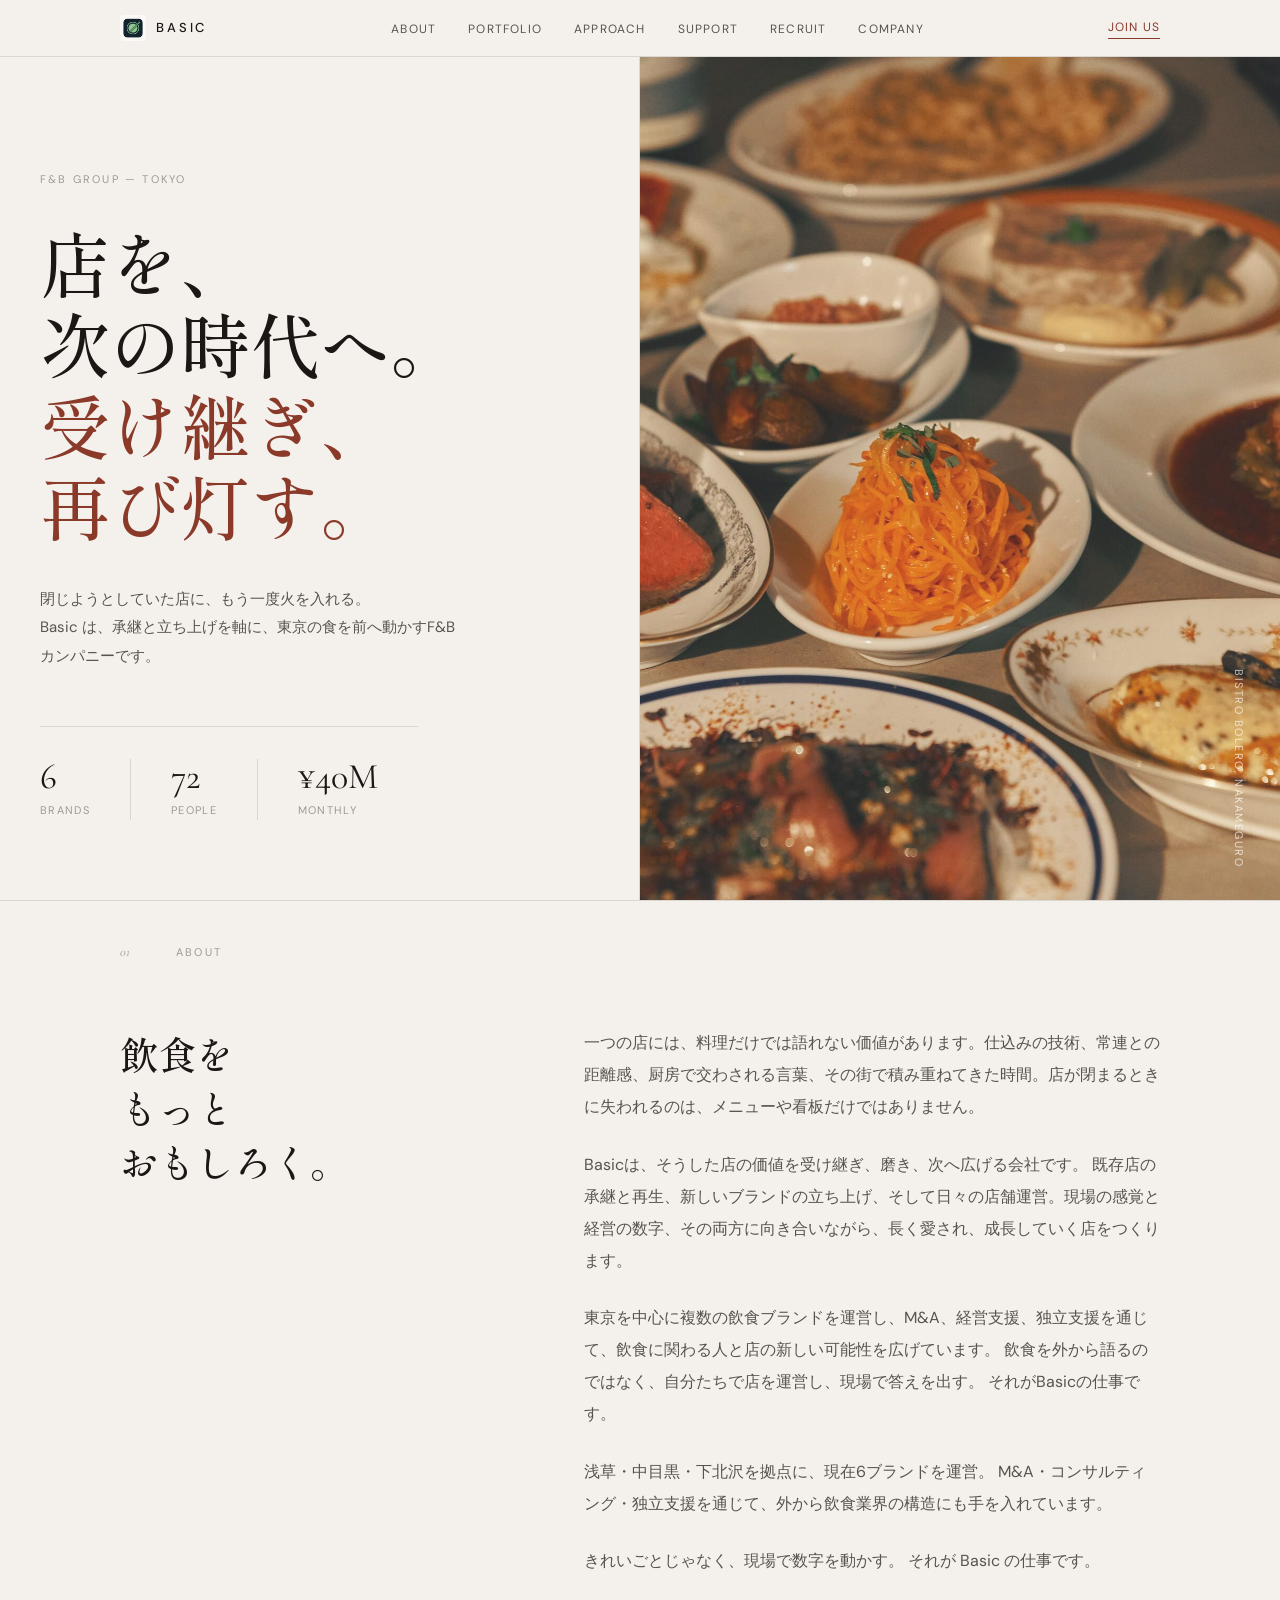
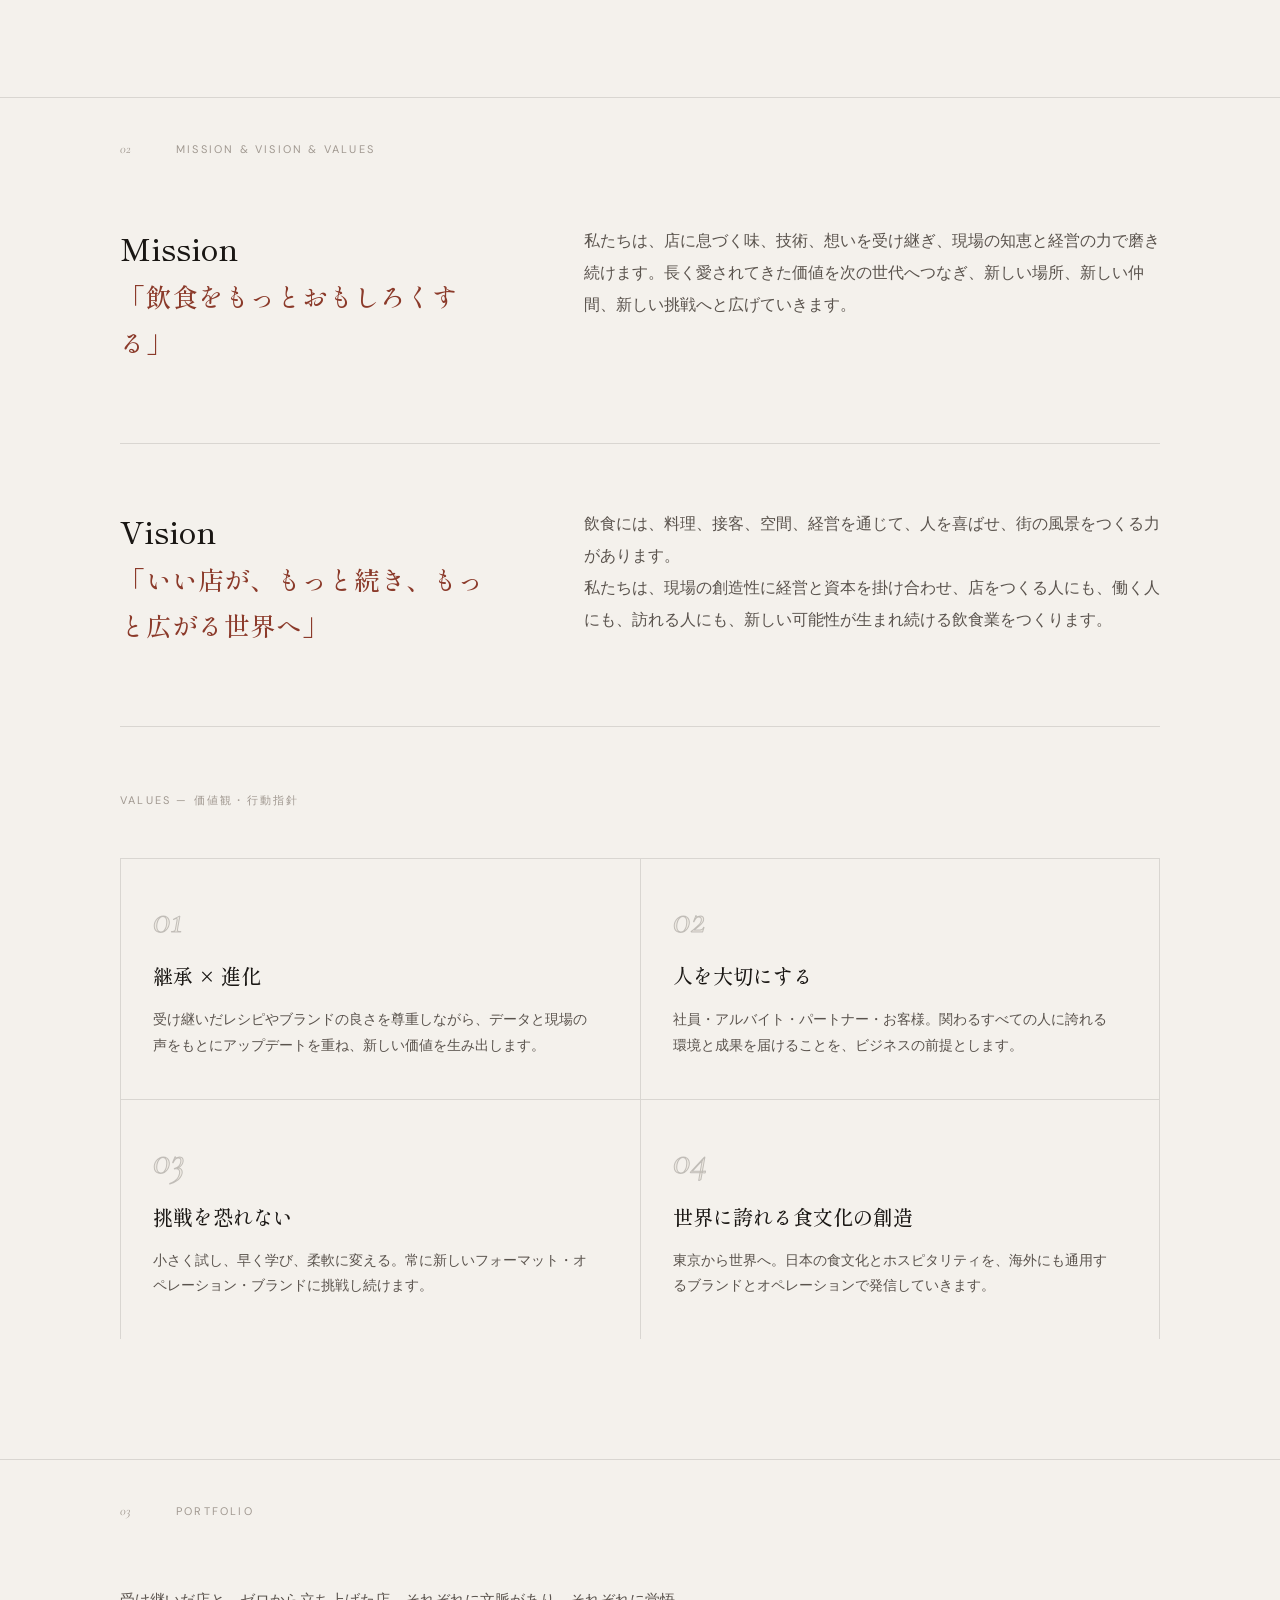
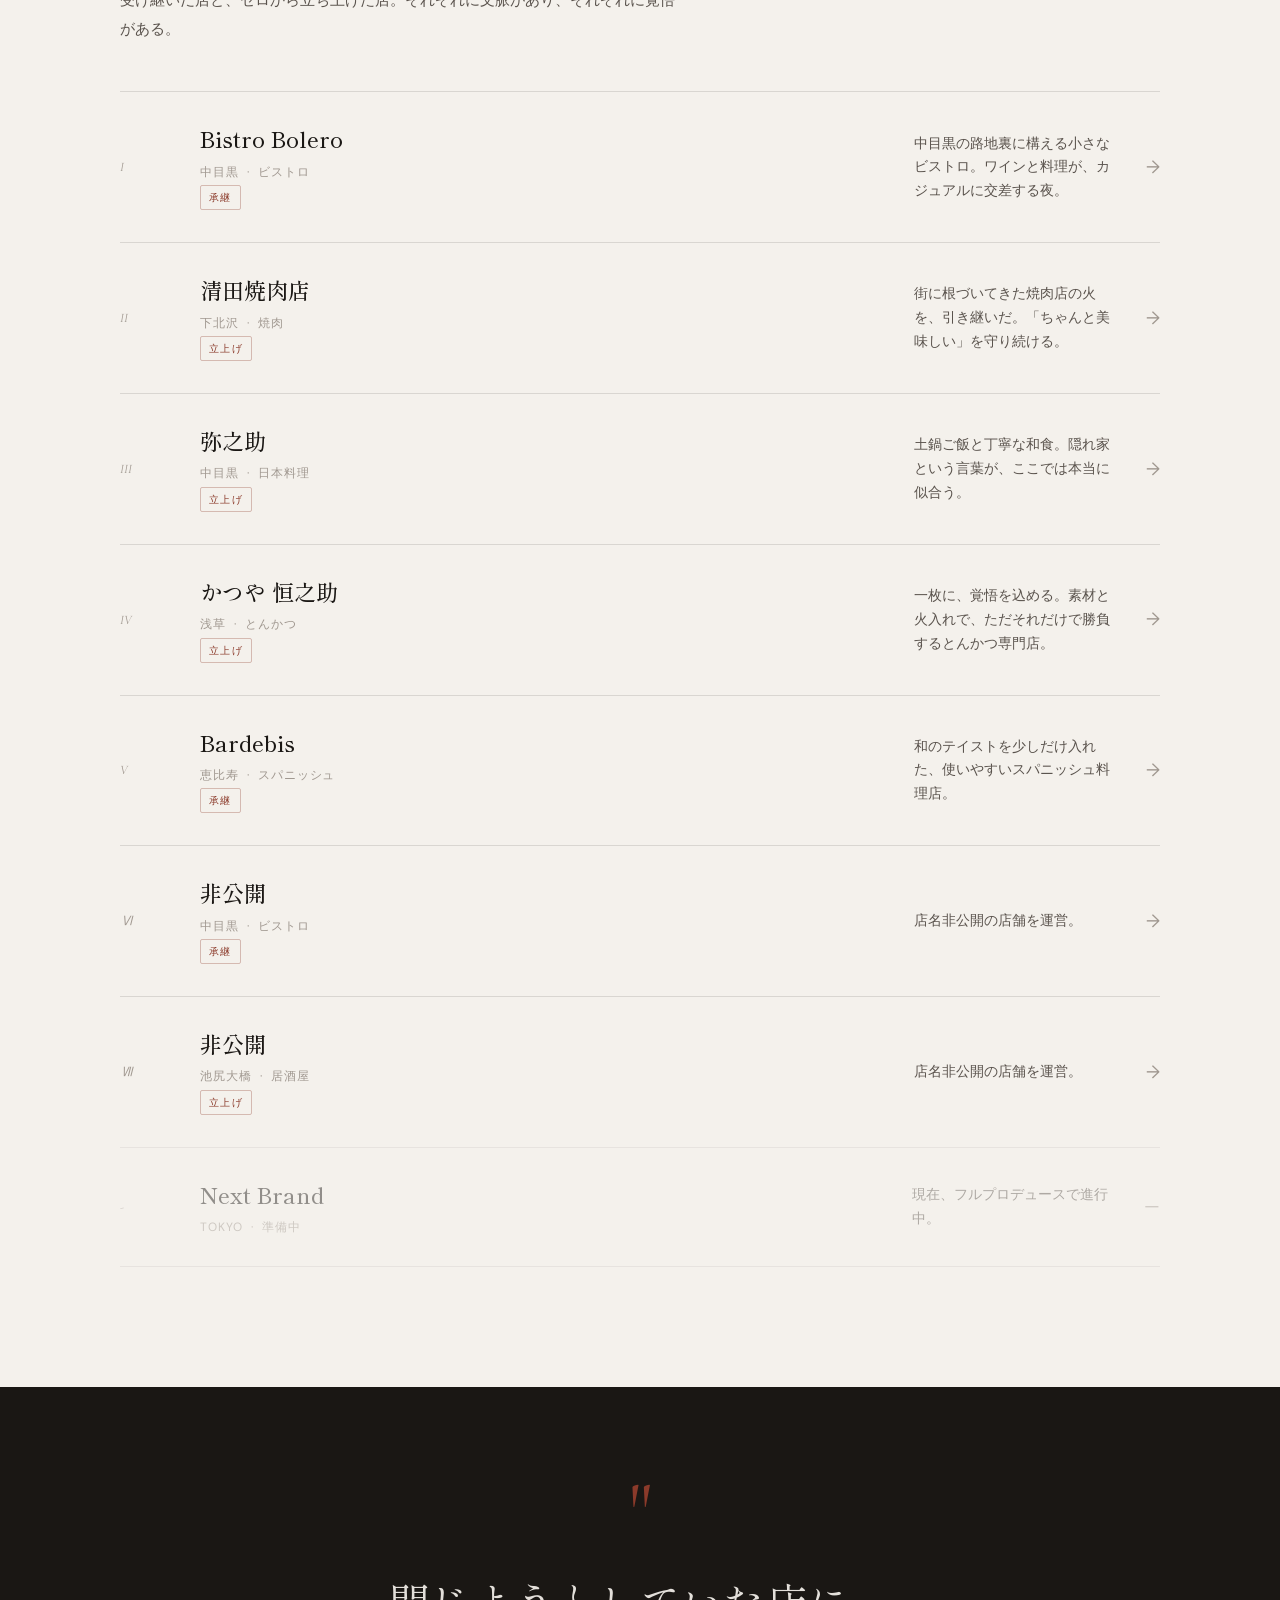
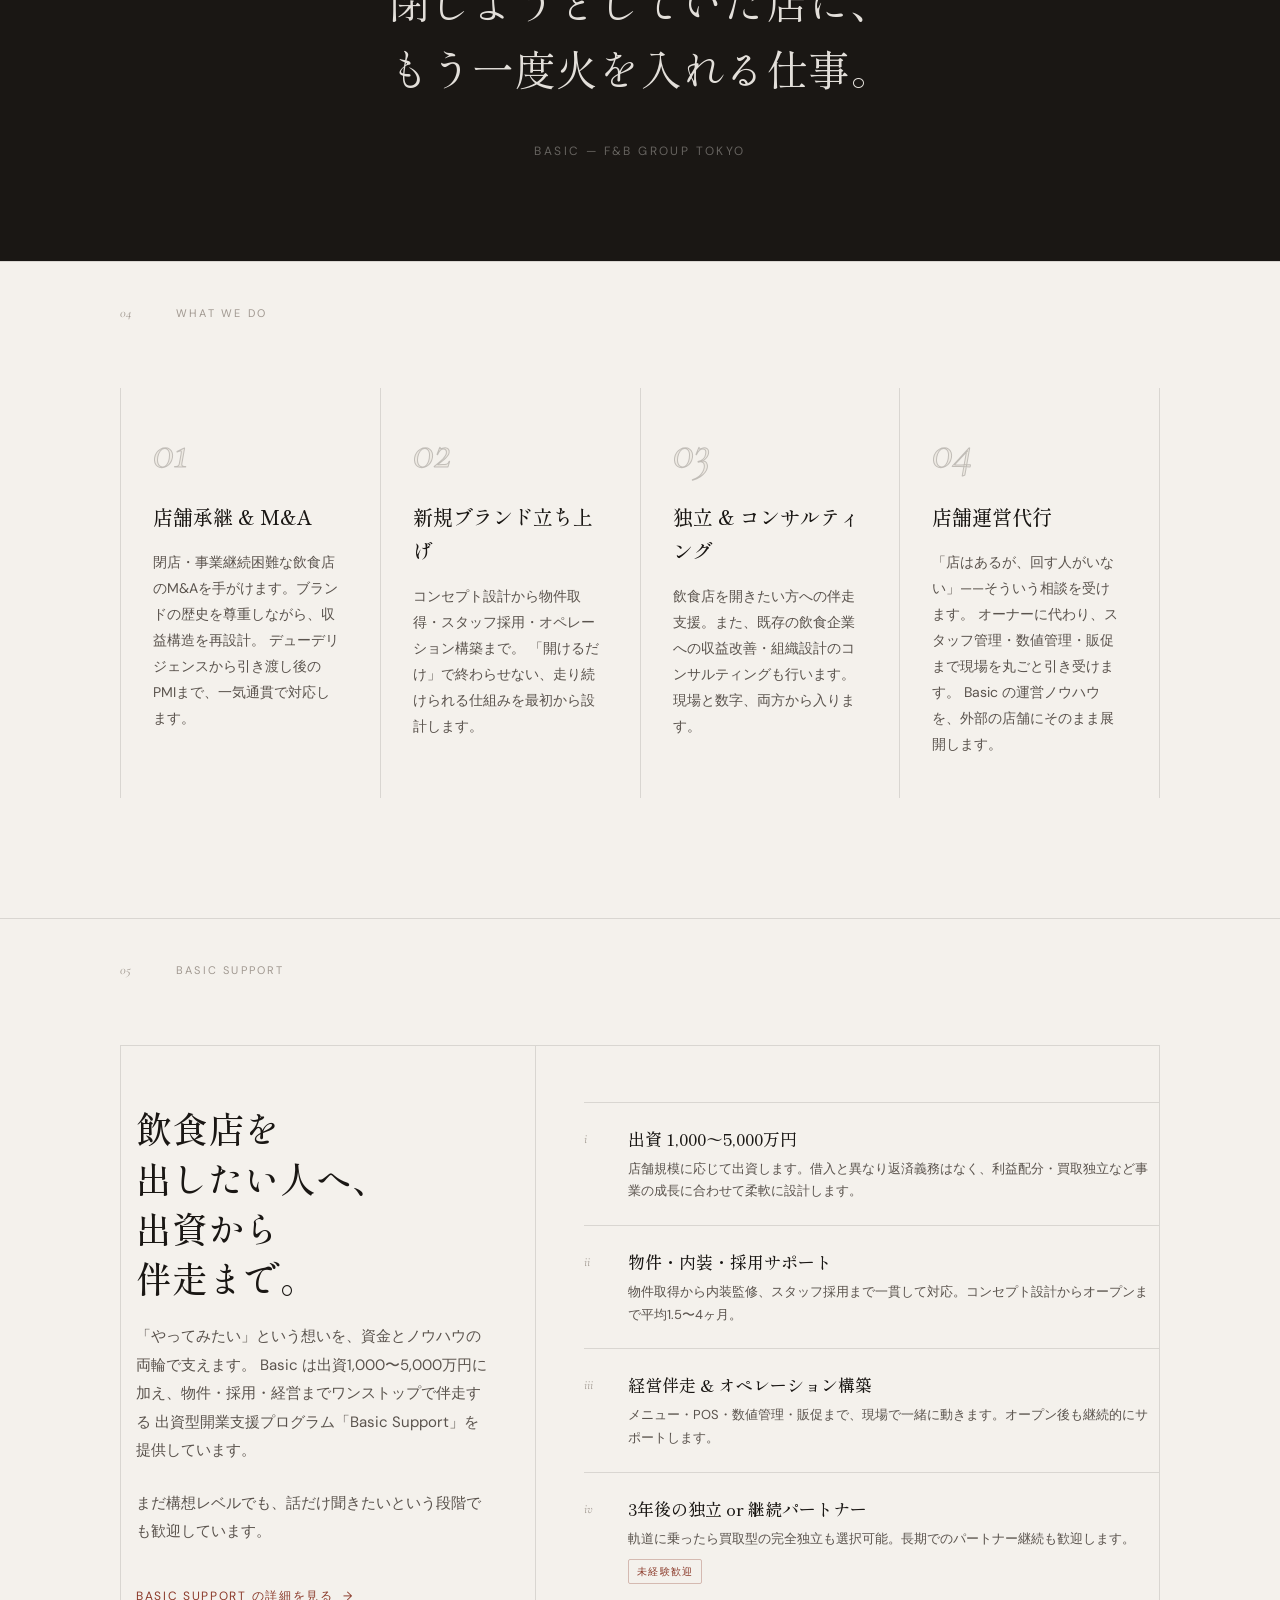
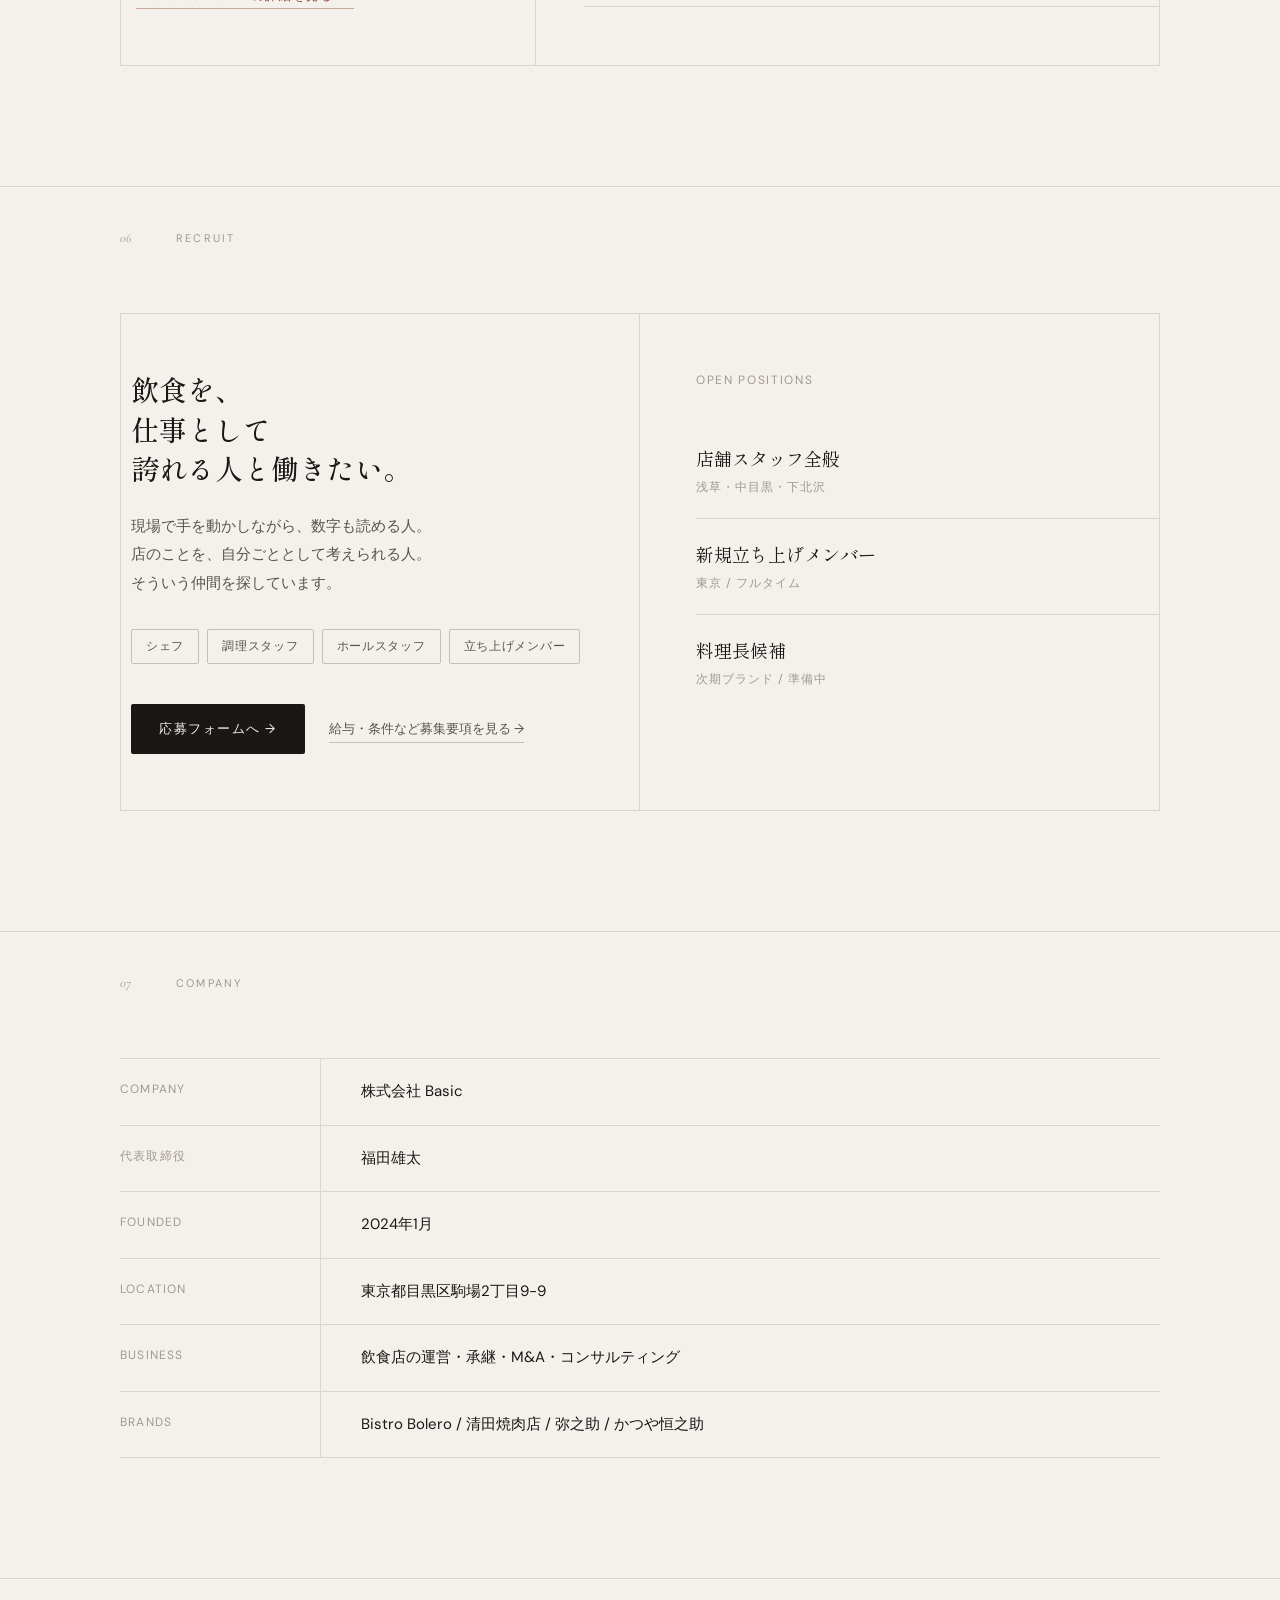
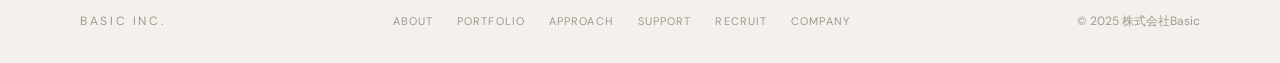
==== commit 069af4ad: "Add /recruit page with per-store job details and JobPosting data - New recruit.html: salary, hours, " ====
--- a/index.html
+++ b/index.html
@@ -598,7 +598,7 @@
       <li><a href="#recruit">Recruit</a></li>
       <li><a href="#company">Company</a></li>
     </ul>
-    <a href="#recruit" class="nav-contact">Join Us</a>
+    <a href="/recruit" class="nav-contact">Join Us</a>
   </div>
 </nav>
  
@@ -975,6 +975,7 @@
         <a href="https://docs.google.com/forms/d/e/1FAIpQLSdT-6FJFN-UMQPUdtRw4fm8ZGZWX31EUl0-nG3CJbjxxTkBww/viewform" target="_blank" class="btn-apply">
           応募フォームへ →
         </a>
+        <a href="/recruit" style="display:inline-block;margin-left:20px;font-size:13px;color:var(--ink-mid);border-bottom:1px solid var(--rule-strong);text-decoration:none;padding-bottom:2px;">給与・条件など募集要項を見る →</a>
       </div>
       <div class="recruit-right">
         <p style="font-size:12px;letter-spacing:.14em;text-transform:uppercase;color:var(--ink-faint);margin-bottom:32px;">Open Positions</p>
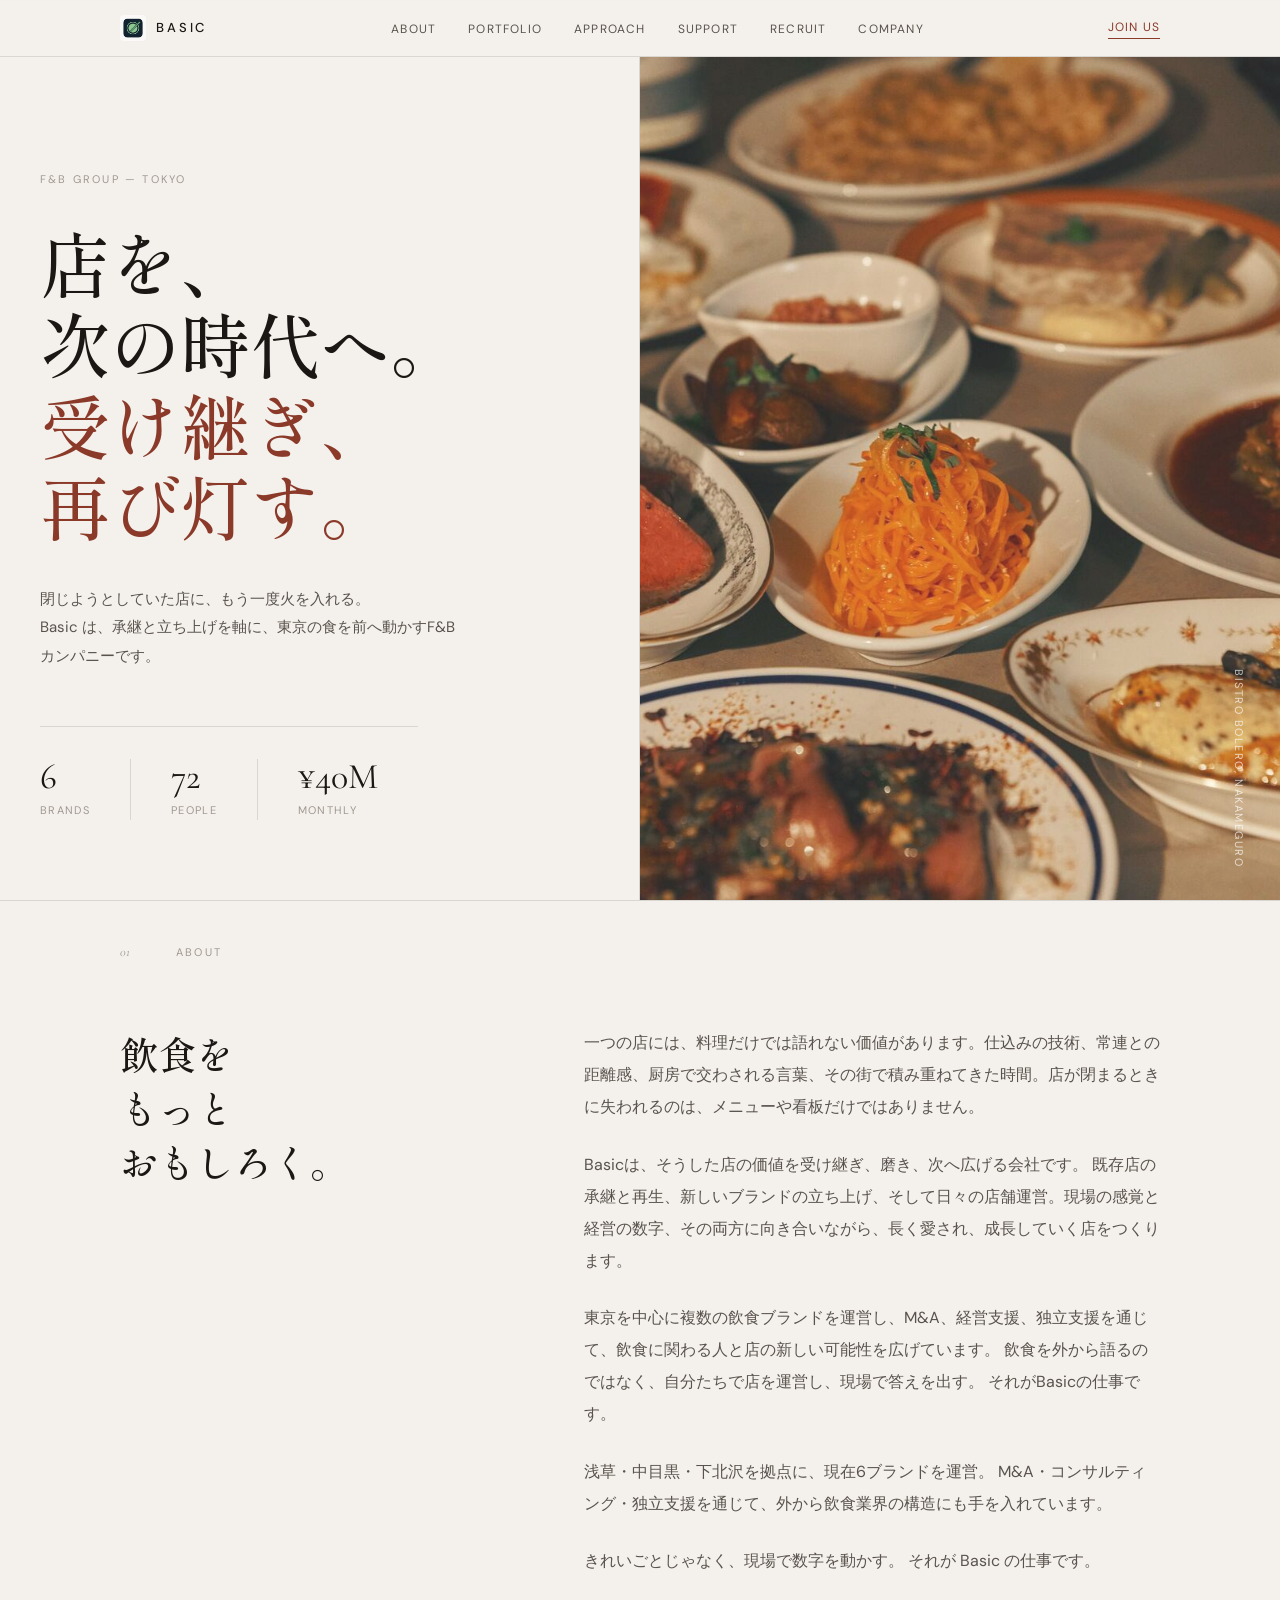
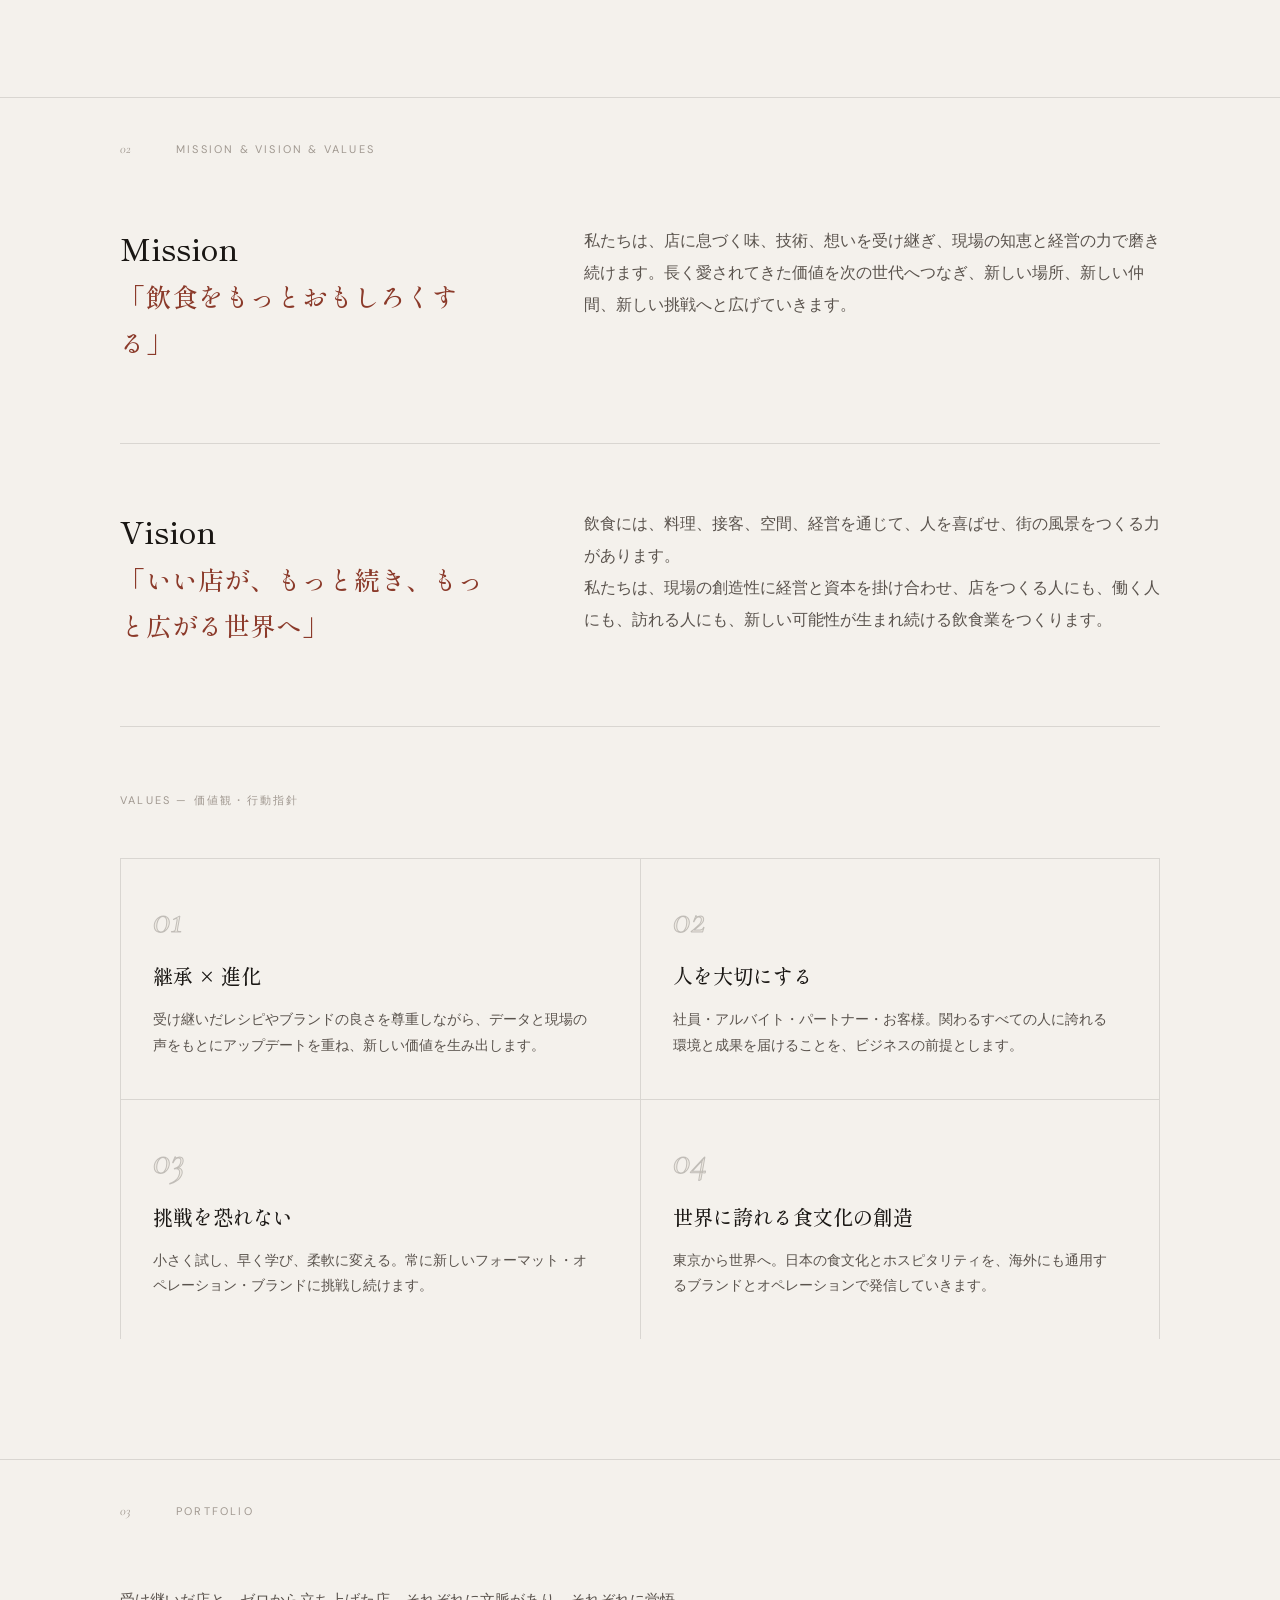
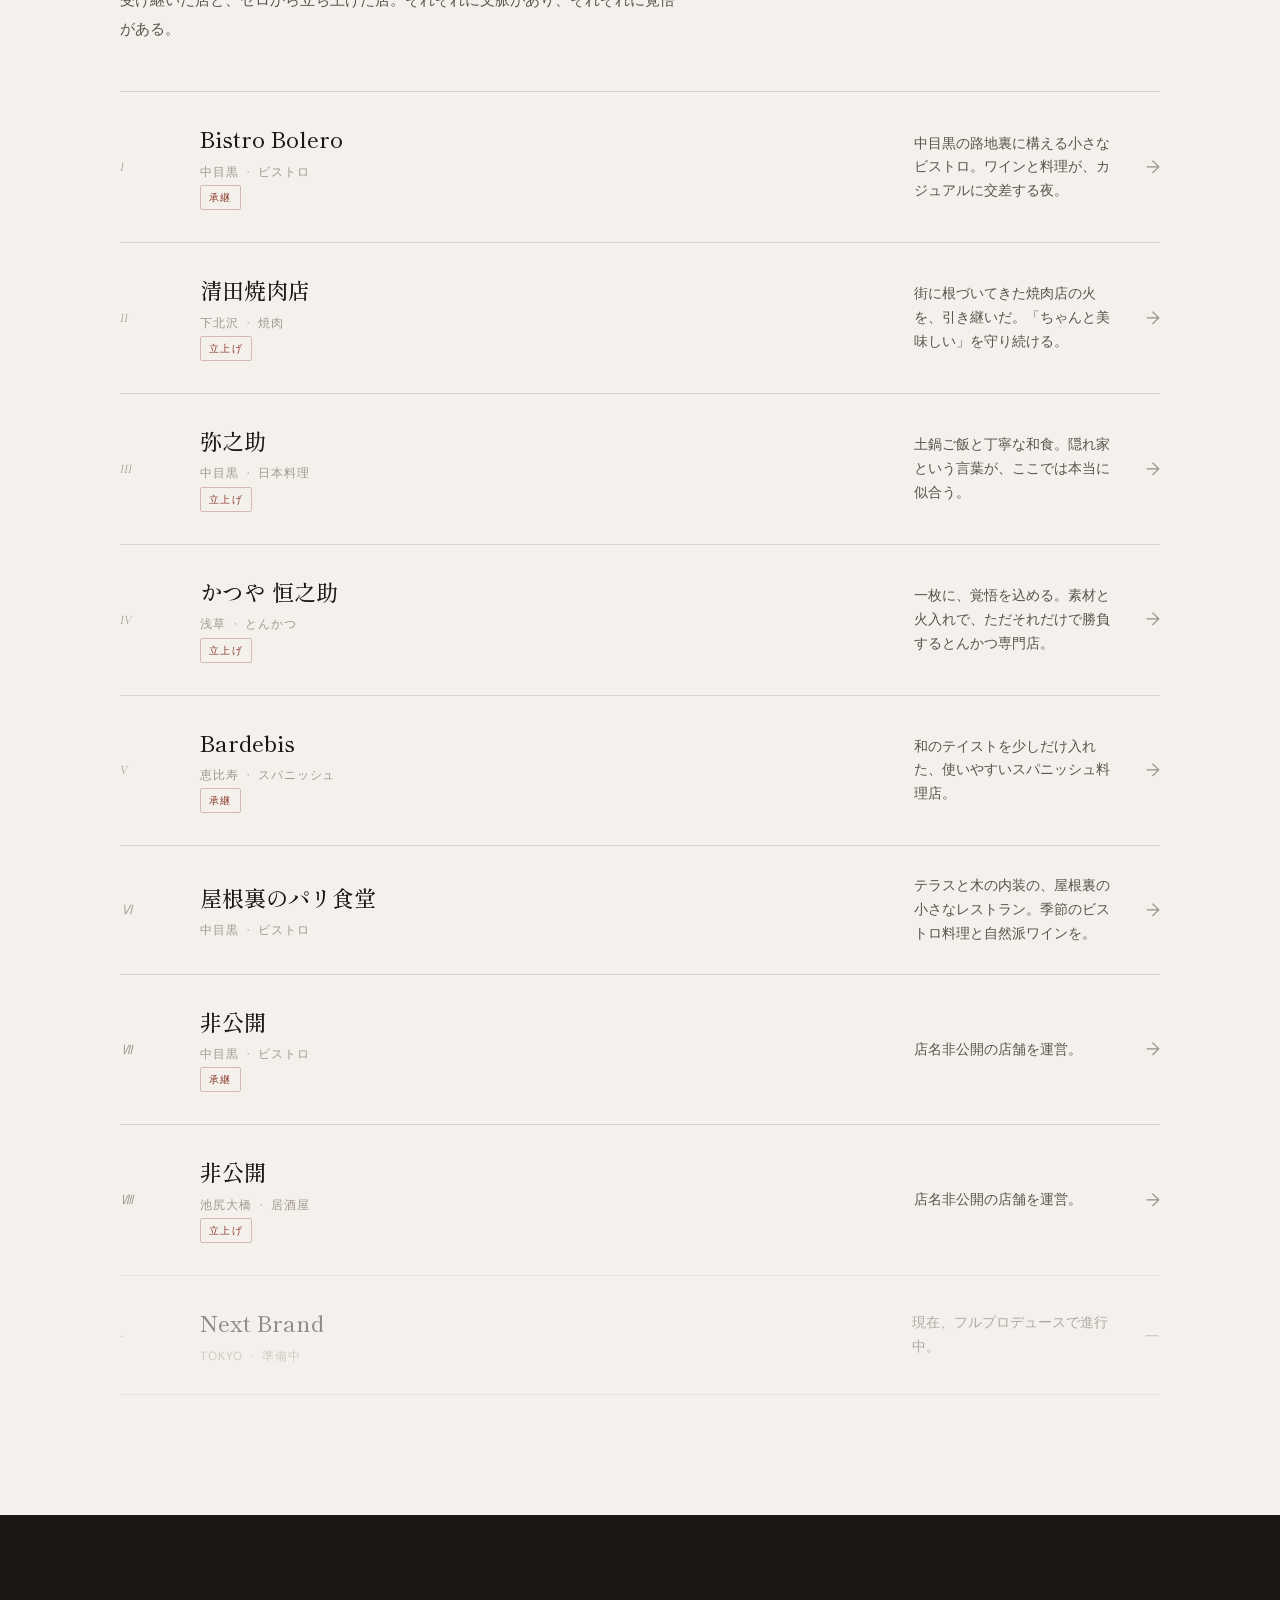
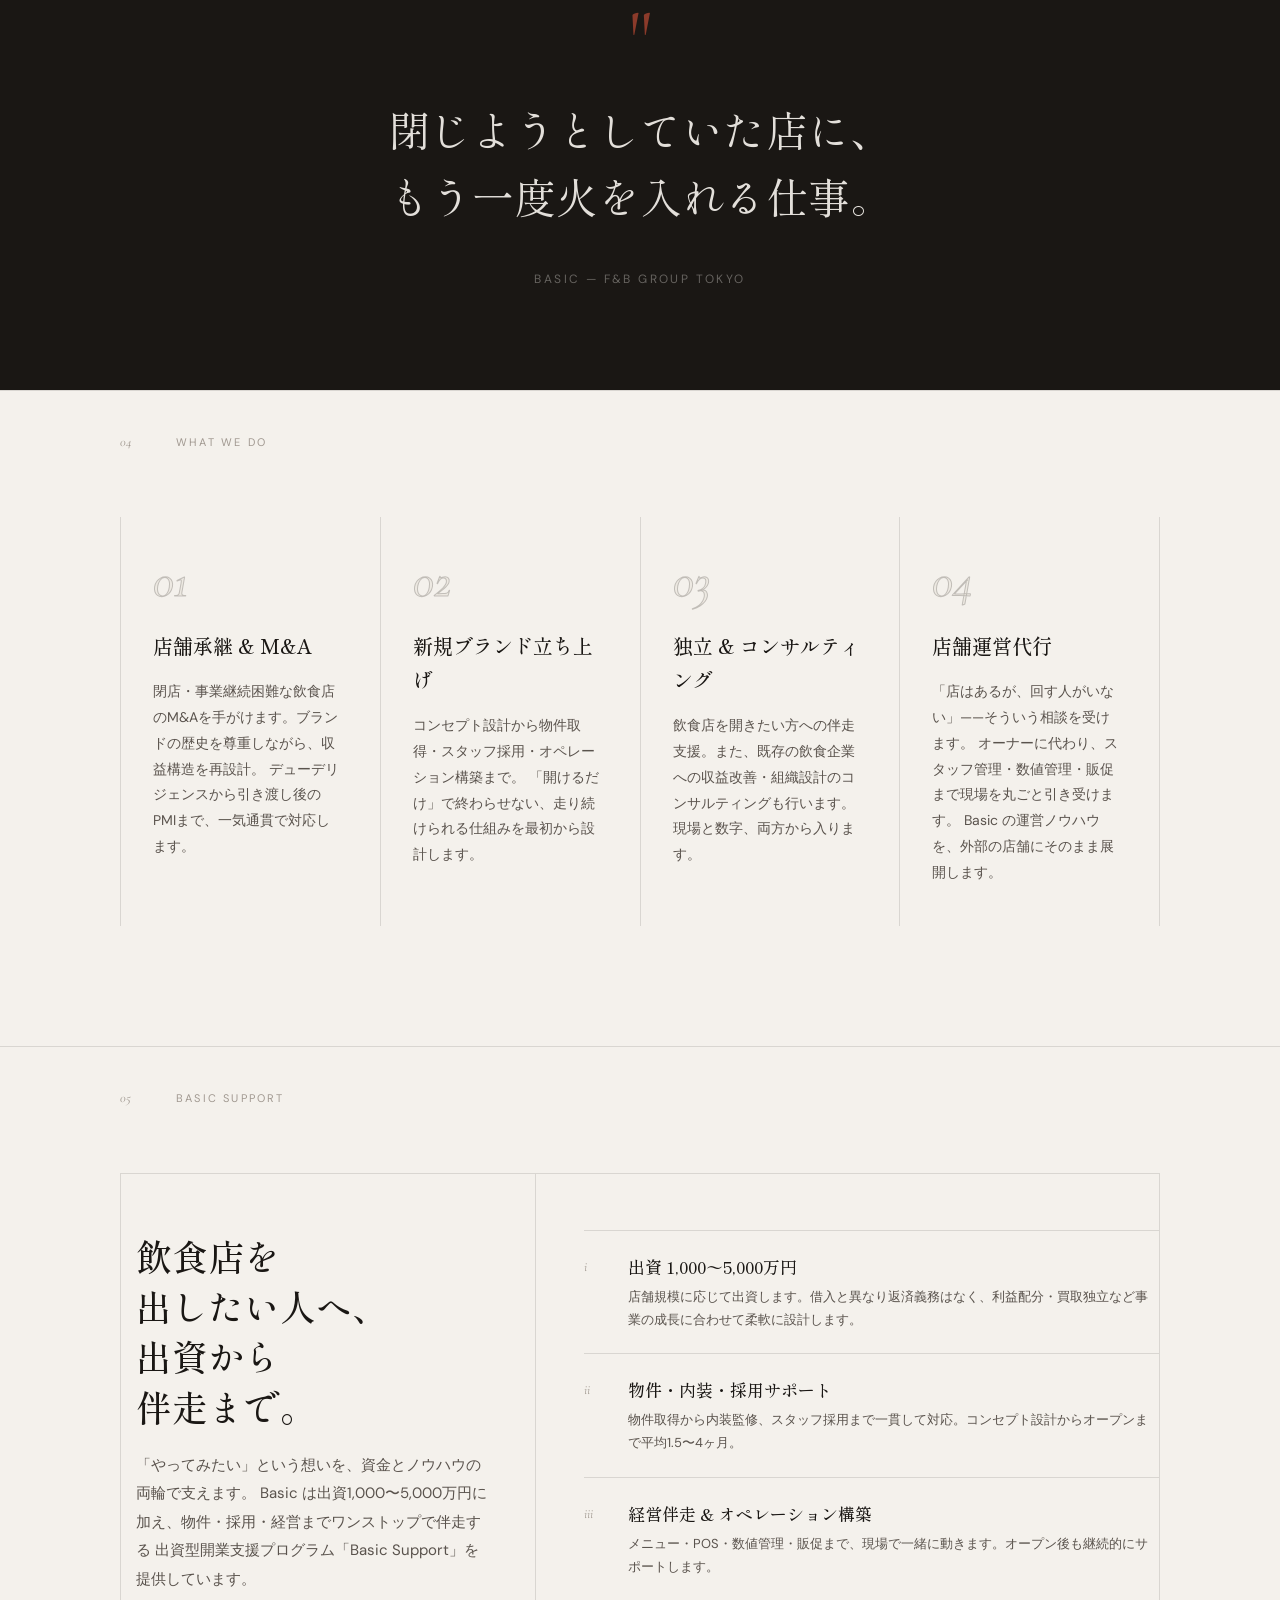
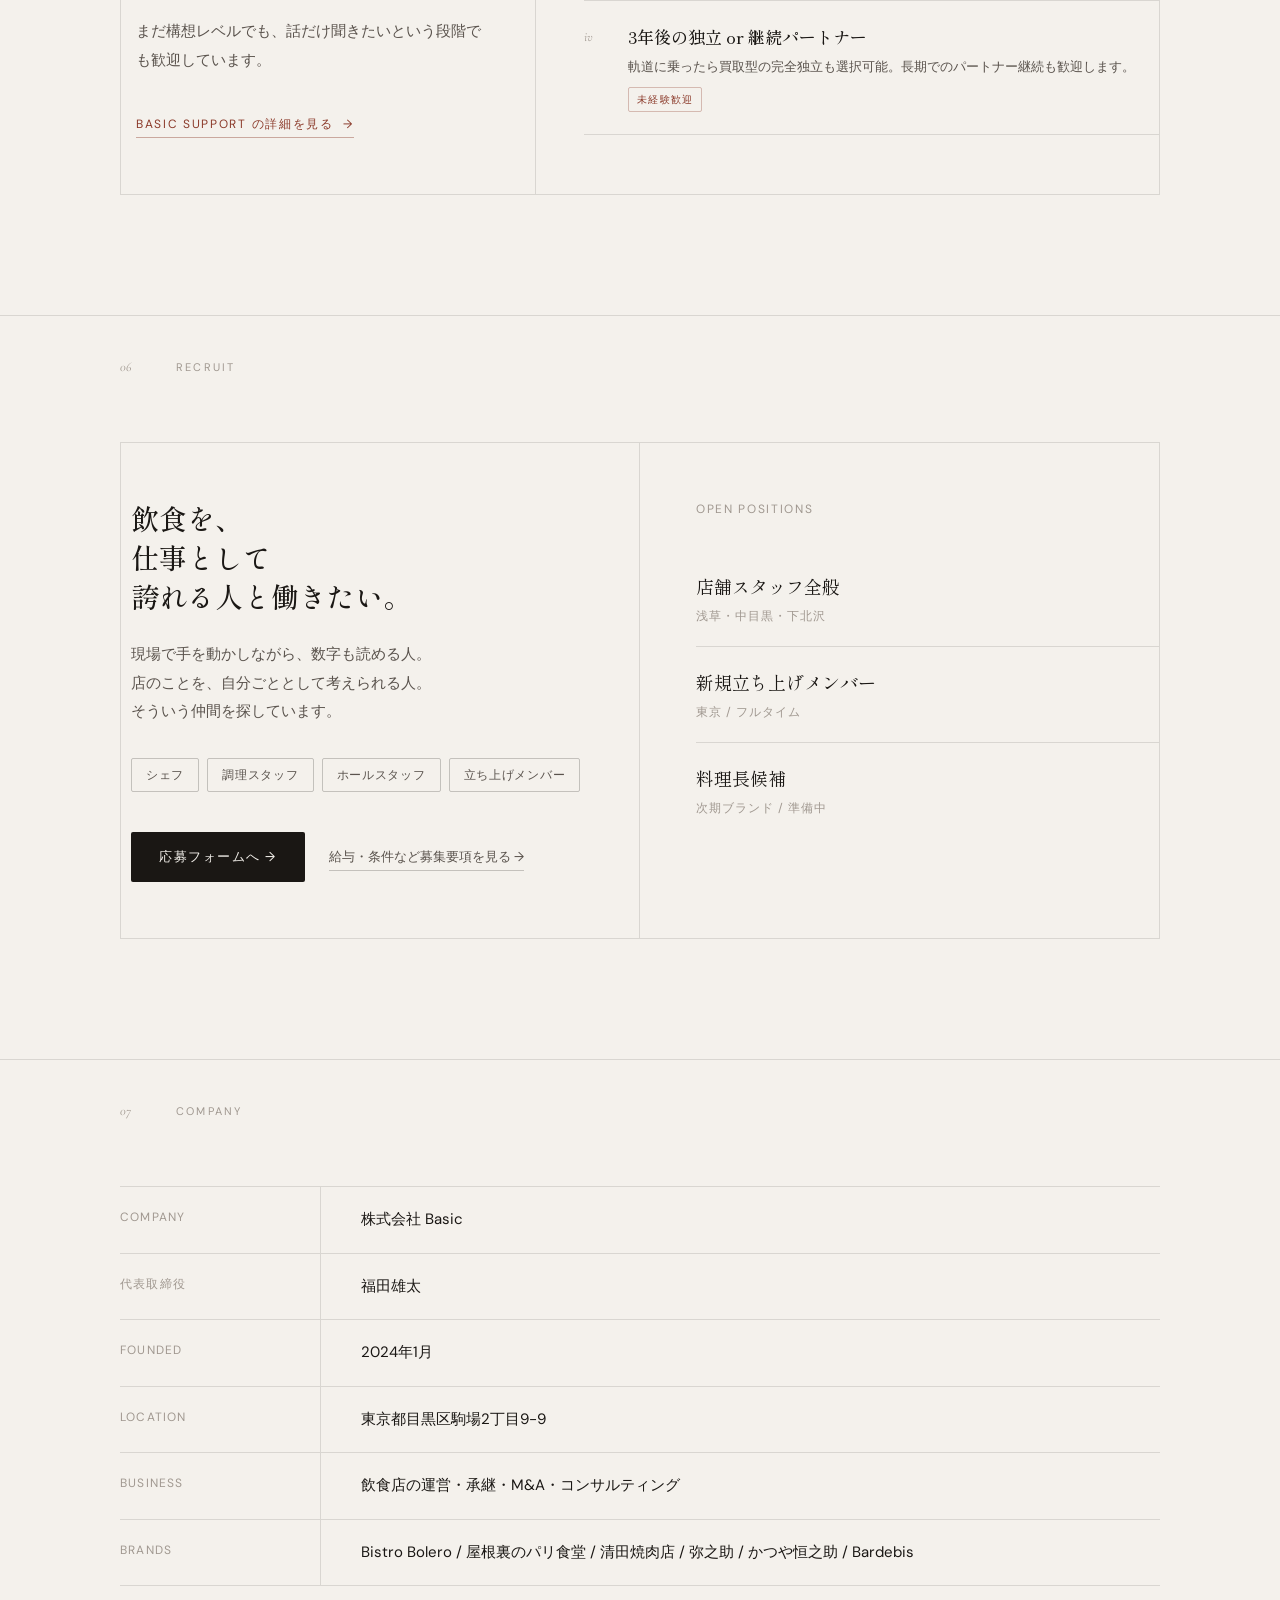
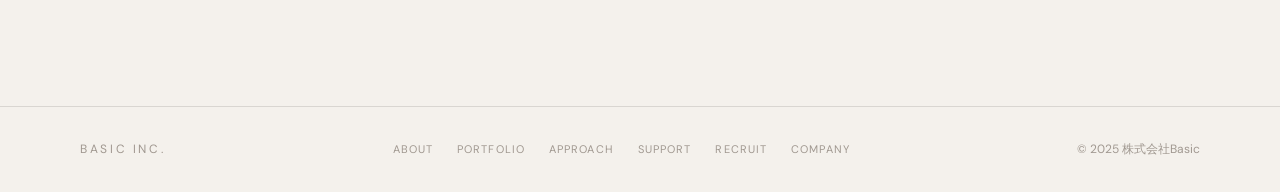
==== commit de279971: "Fix canonicals and OG images, add Restaurant structured data, update index brands, compress images C" ====
--- a/index.html
+++ b/index.html
@@ -796,8 +796,17 @@
         <p class="pi-desc">和のテイストを少しだけ入れた、使いやすいスパニッシュ料理店。</p>
         <span class="pi-arrow">→</span>
       </a>
+      <a href="/yaneuraparis" class="portfolio-item">
+        <span class="pi-num">Ⅵ</span>
+        <div class="pi-info">
+          <div class="pi-name">屋根裏のパリ食堂</div>
+          <div class="pi-meta">中目黒 &nbsp;·&nbsp; ビストロ</div>
+        </div>
+        <p class="pi-desc">テラスと木の内装の、屋根裏の小さなレストラン。季節のビストロ料理と自然派ワインを。</p>
+        <span class="pi-arrow">→</span>
+      </a>
       <a href="/" class="portfolio-item">
-        <span class="pi-num">Ⅵ</span>
+        <span class="pi-num">Ⅶ</span>
         <div class="pi-info">
           <div class="pi-name">非公開</div>
           <div class="pi-meta">中目黒 &nbsp;·&nbsp; ビストロ</div>
@@ -807,7 +816,7 @@
         <span class="pi-arrow">→</span>
       </a>
       <a href="/" class="portfolio-item">
-        <span class="pi-num">Ⅶ</span>
+        <span class="pi-num">Ⅷ</span>
         <div class="pi-info">
           <div class="pi-name">非公開</div>
           <div class="pi-meta">池尻大橋 &nbsp;·&nbsp; 居酒屋</div>
@@ -1028,7 +1037,7 @@
       </div>
       <div class="company-row">
         <div class="company-key">Brands</div>
-        <div class="company-val">Bistro Bolero / 清田焼肉店 / 弥之助 / かつや恒之助</div>
+        <div class="company-val">Bistro Bolero / 屋根裏のパリ食堂 / 清田焼肉店 / 弥之助 / かつや恒之助 / Bardebis</div>
       </div>
     </div>
   </div>
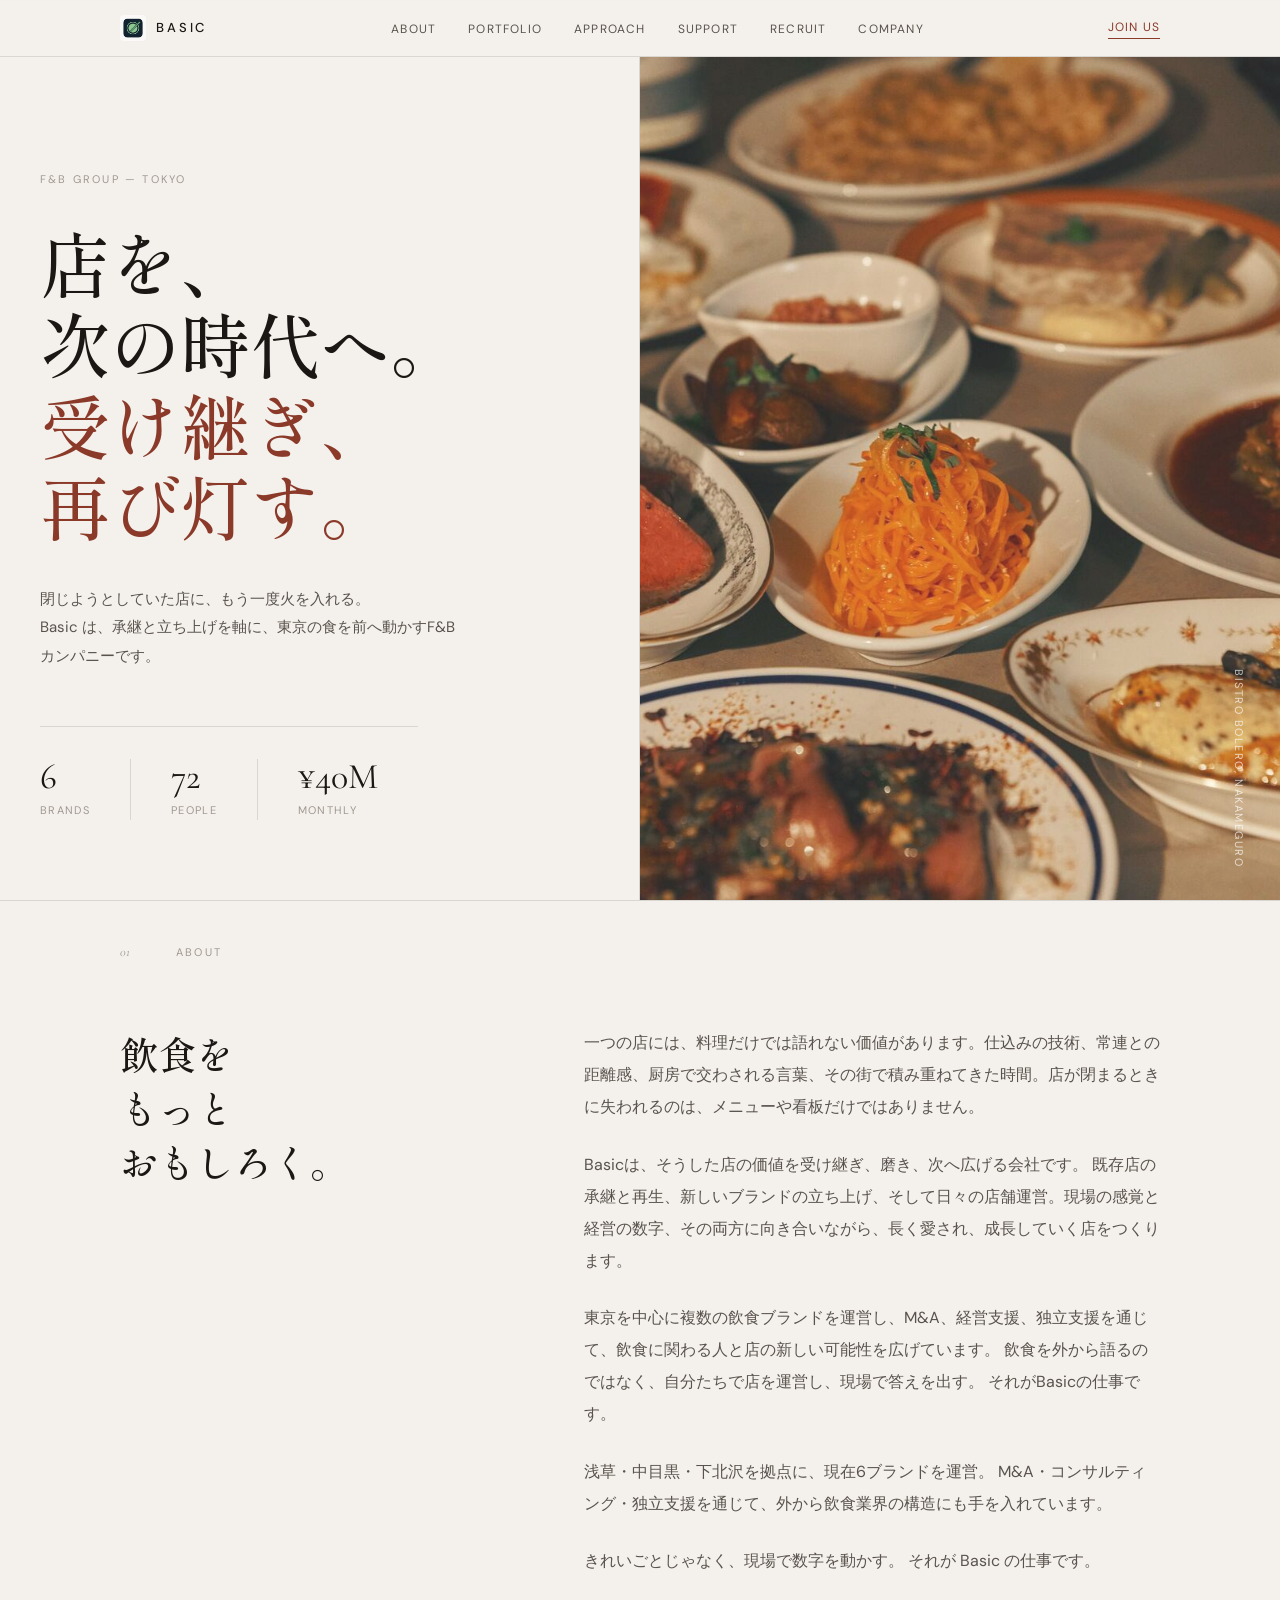
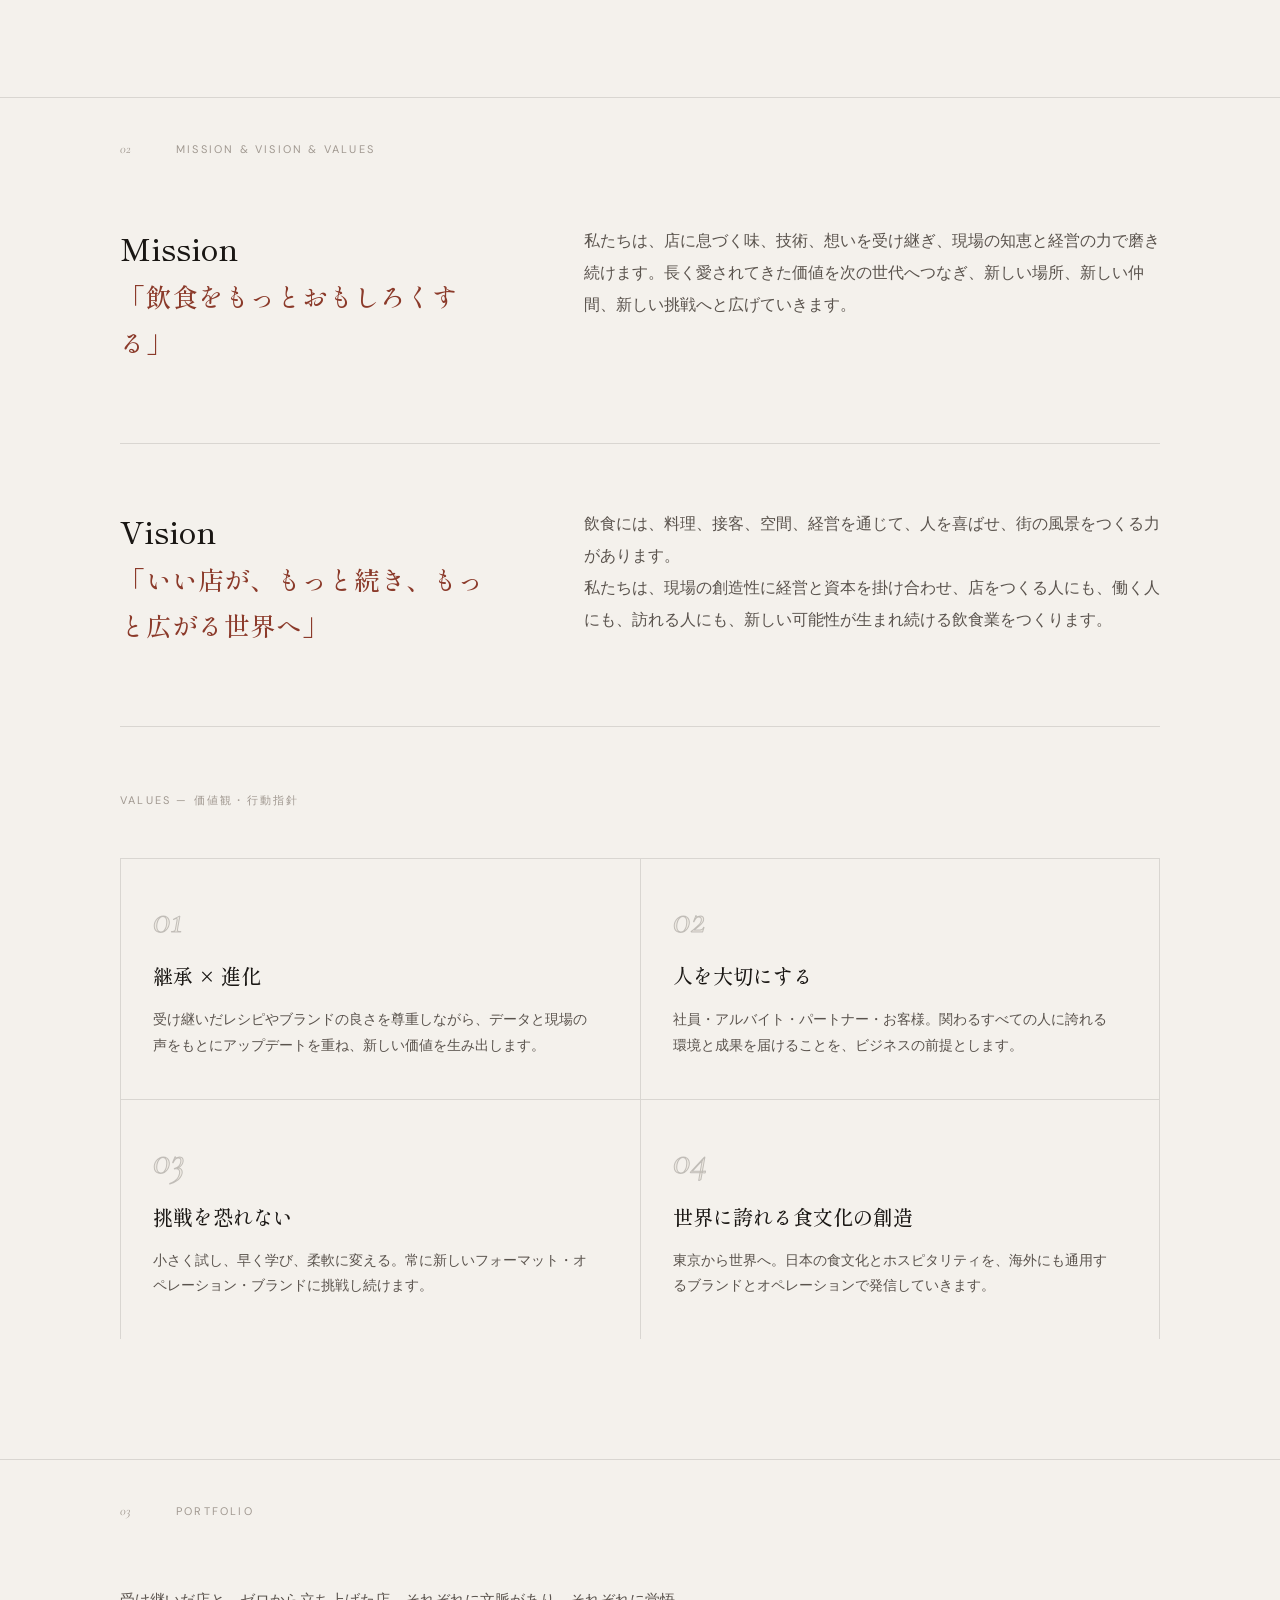
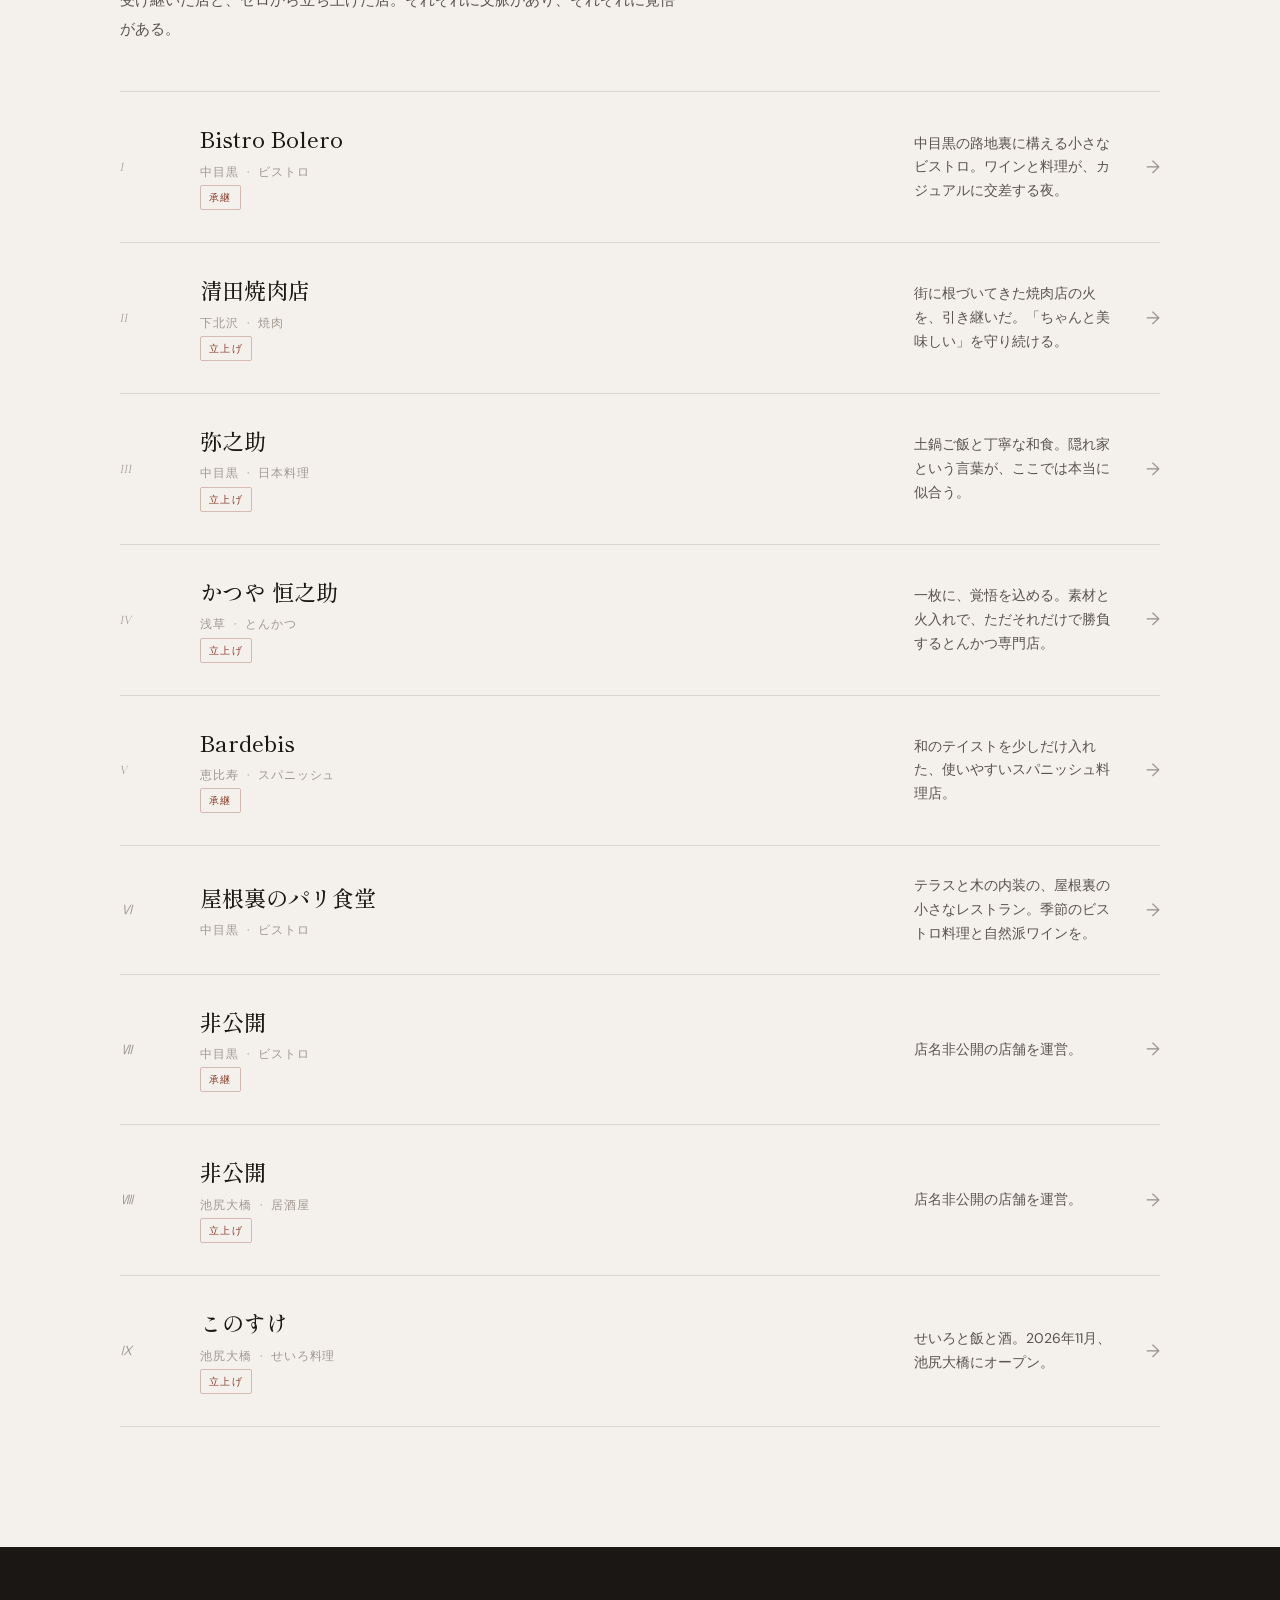
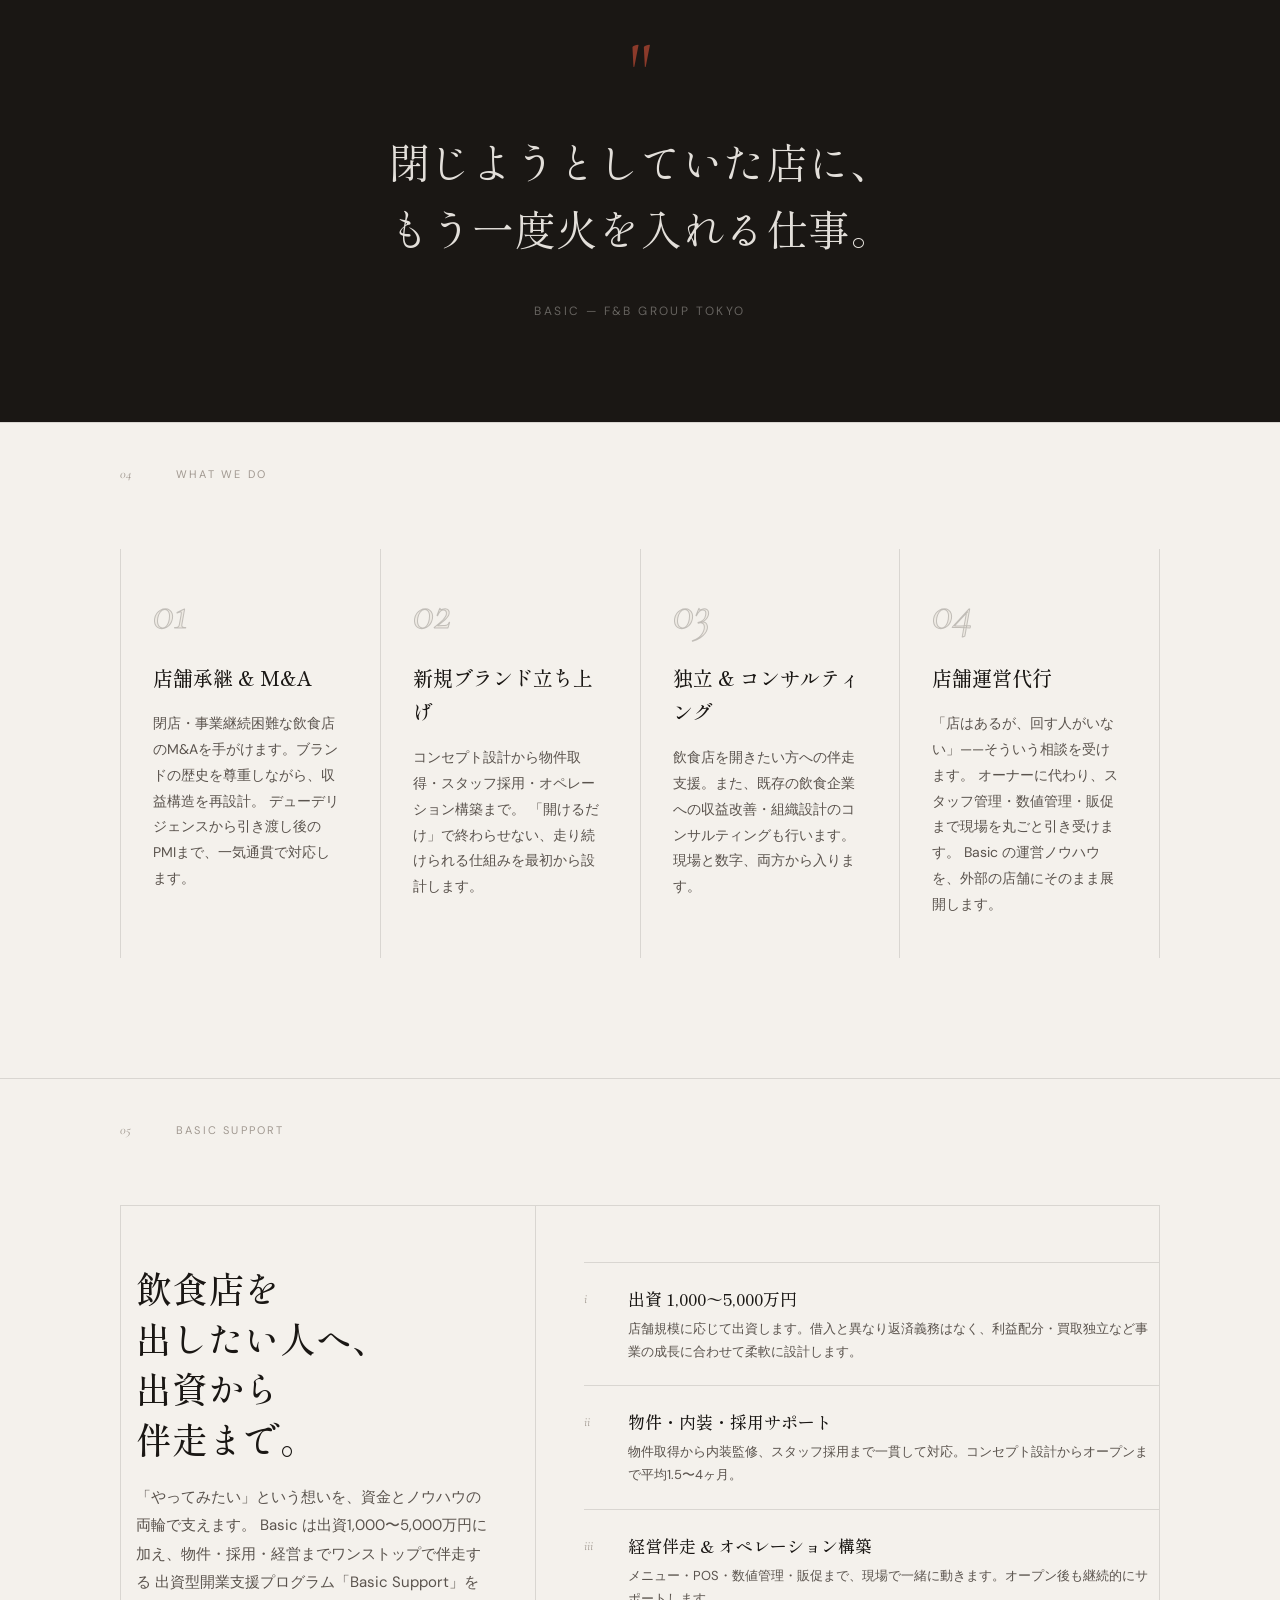
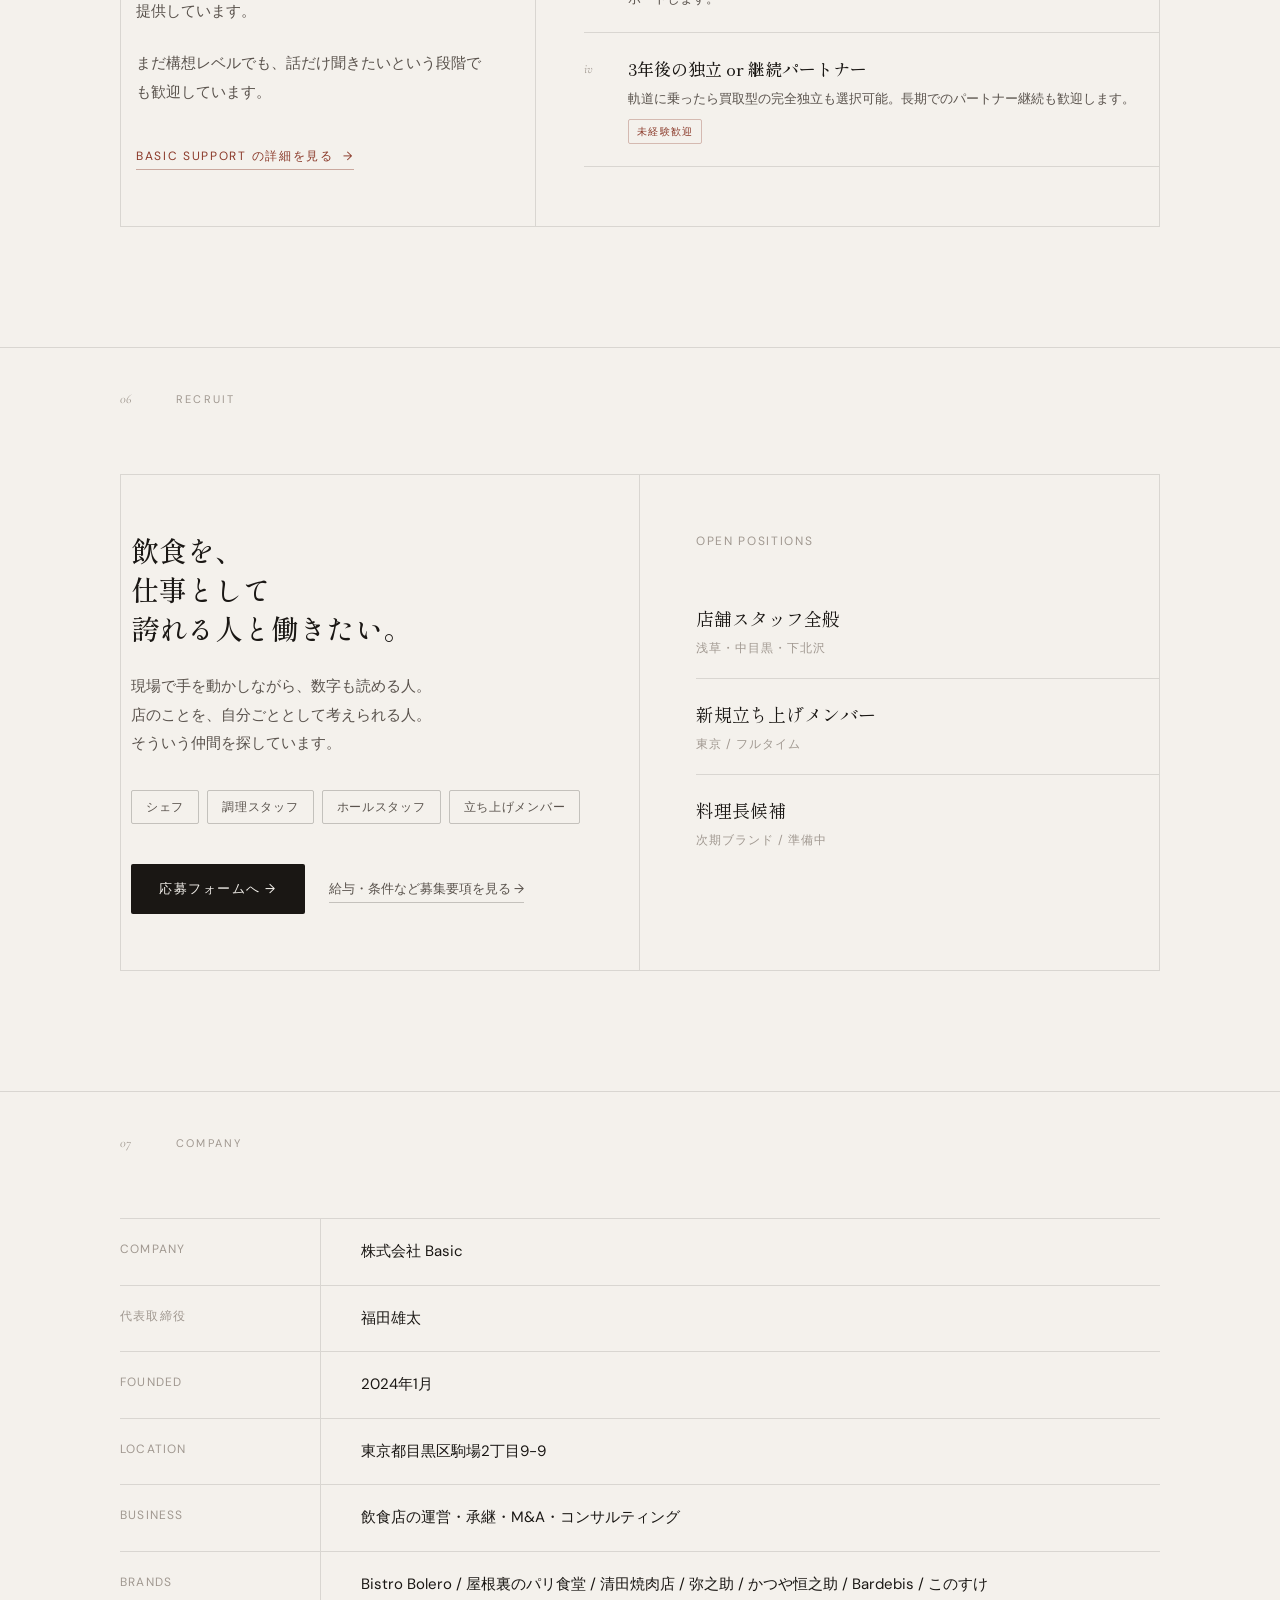
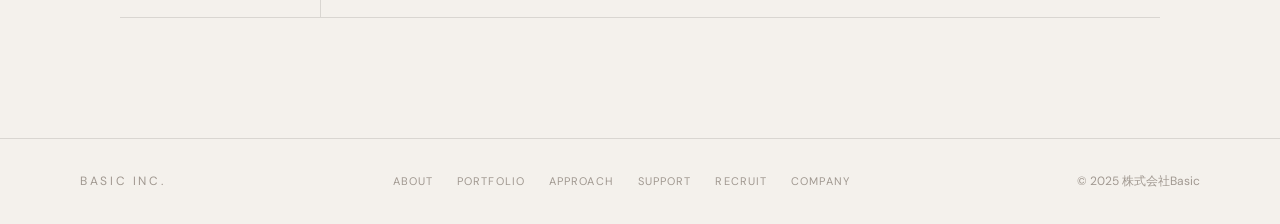
==== commit ec8d687e: "Add Conosuke store page and link it from recruit, index and sitemap Co-Authored-By: Claude Opus 5.5 " ====
--- a/index.html
+++ b/index.html
@@ -825,15 +825,16 @@
         <p class="pi-desc">店名非公開の店舗を運営。</p>
         <span class="pi-arrow">→</span>
       </a>
-      <div class="portfolio-item coming">
-        <span class="pi-num">-</span>
+      <a href="/conosuke" class="portfolio-item">
+        <span class="pi-num">Ⅸ</span>
         <div class="pi-info">
-          <div class="pi-name">Next Brand</div>
-          <div class="pi-meta">Tokyo &nbsp;·&nbsp; 準備中</div>
-        </div>
-        <p class="pi-desc">現在、フルプロデュースで進行中。</p>
-        <span class="pi-arrow">—</span>
-      </div>
+          <div class="pi-name">このすけ</div>
+          <div class="pi-meta">池尻大橋 &nbsp;·&nbsp; せいろ料理</div>
+          <span class="pi-tag">立上げ</span>
+        </div>
+        <p class="pi-desc">せいろと飯と酒。2026年11月、池尻大橋にオープン。</p>
+        <span class="pi-arrow">→</span>
+      </a>
     </div>
   </div>
 </section>
@@ -1037,7 +1038,7 @@
       </div>
       <div class="company-row">
         <div class="company-key">Brands</div>
-        <div class="company-val">Bistro Bolero / 屋根裏のパリ食堂 / 清田焼肉店 / 弥之助 / かつや恒之助 / Bardebis</div>
+        <div class="company-val">Bistro Bolero / 屋根裏のパリ食堂 / 清田焼肉店 / 弥之助 / かつや恒之助 / Bardebis / このすけ</div>
       </div>
     </div>
   </div>
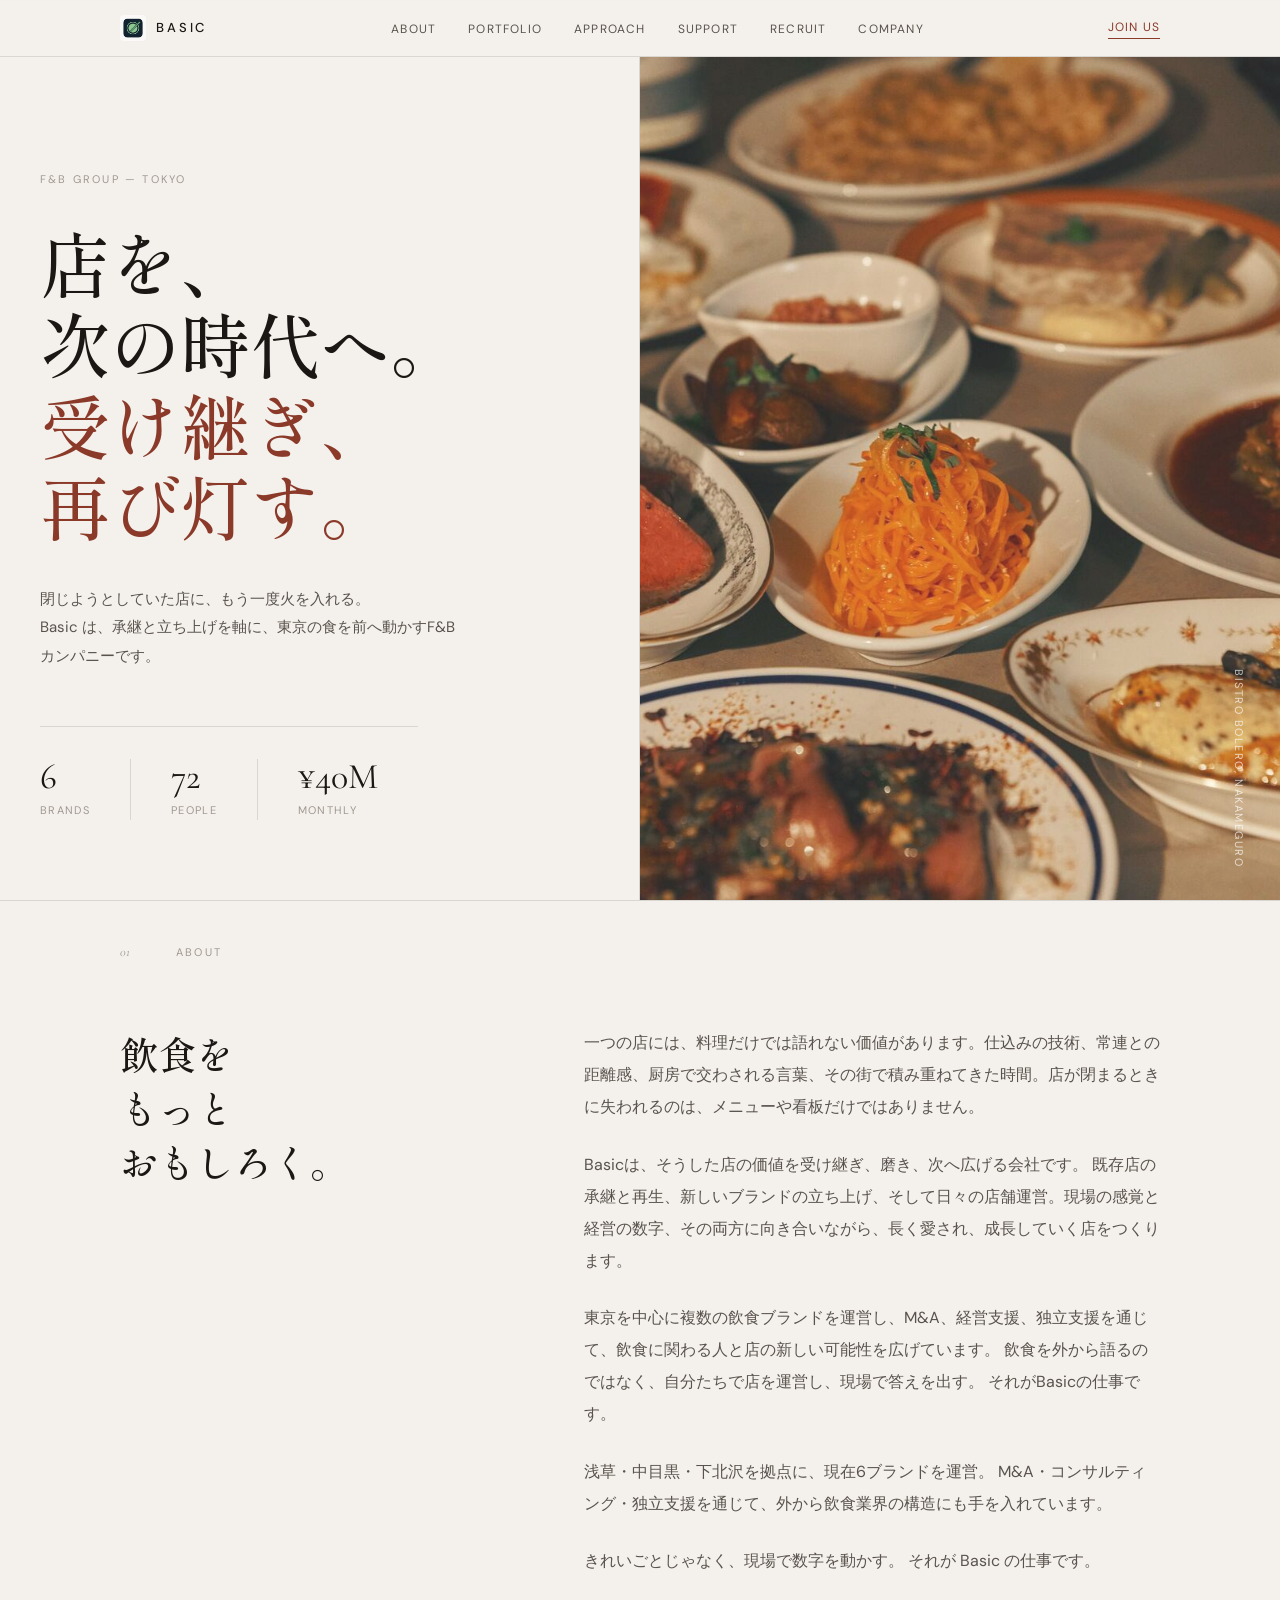
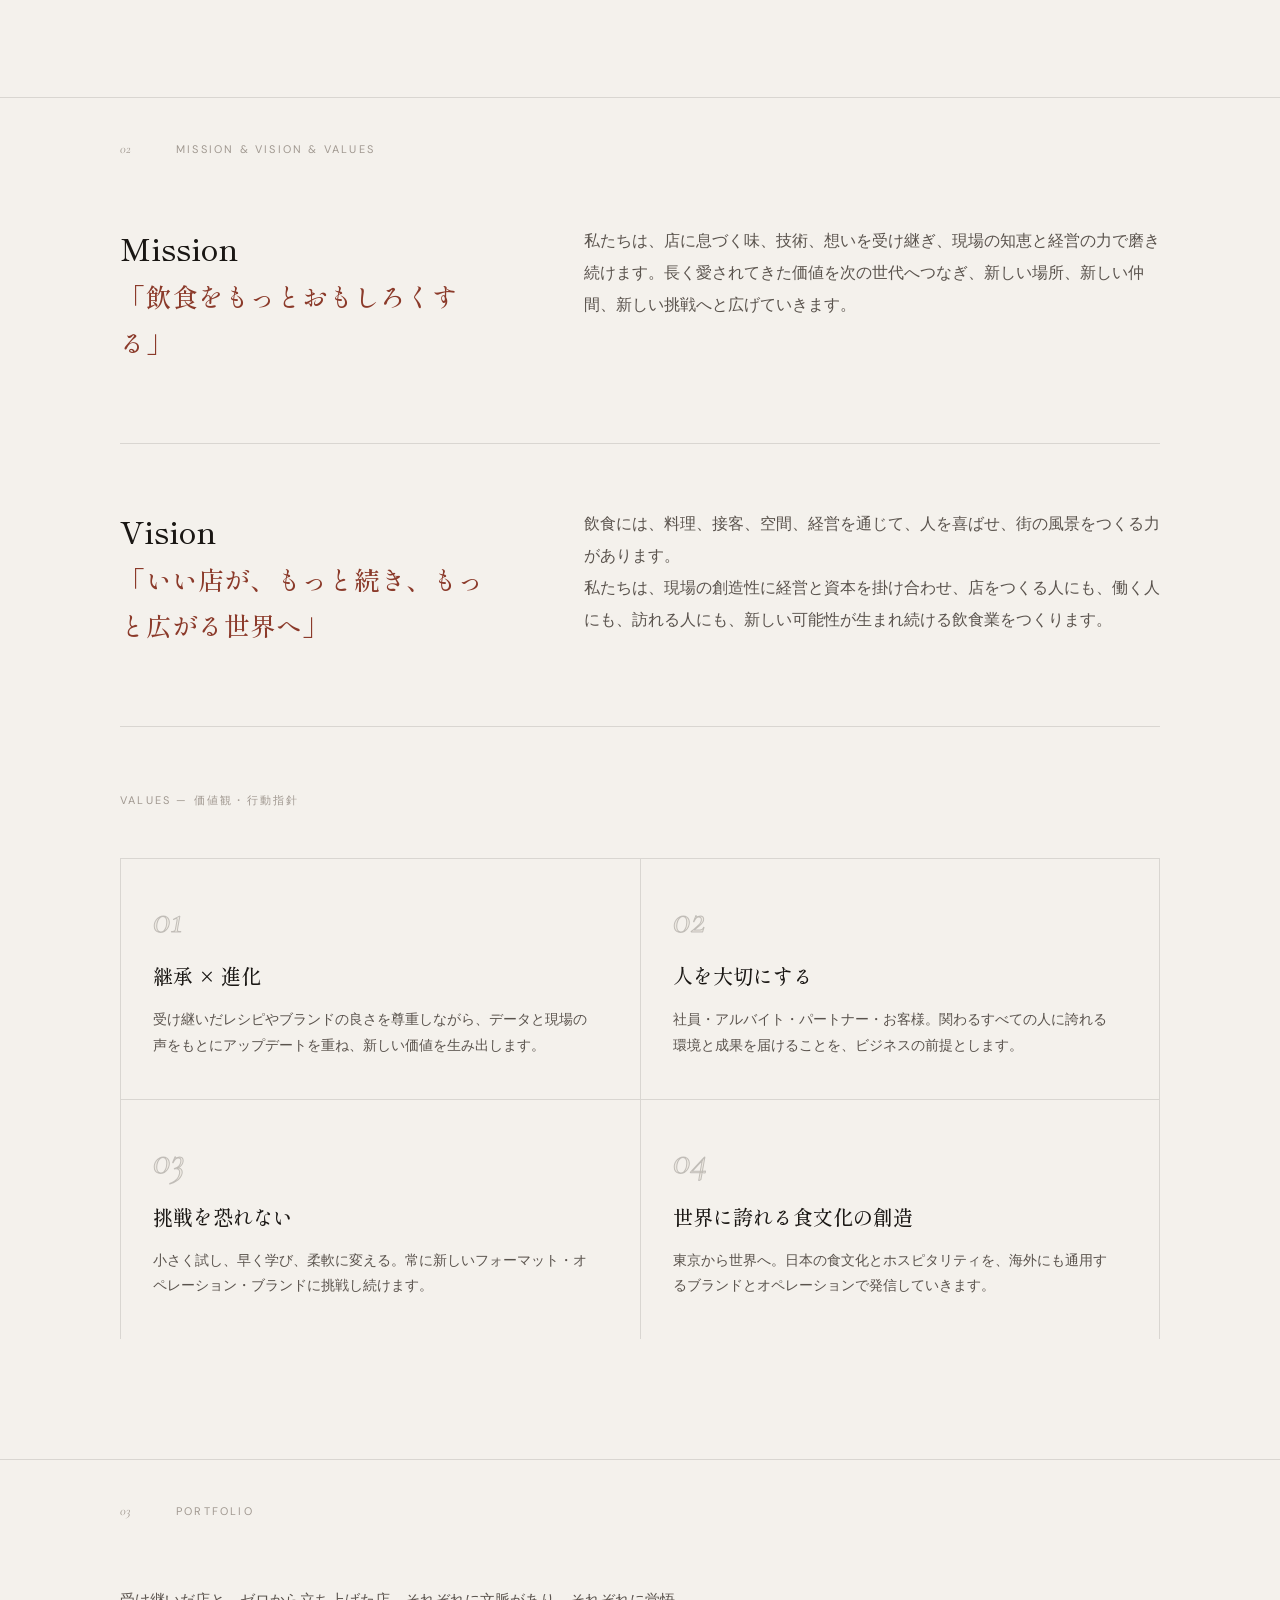
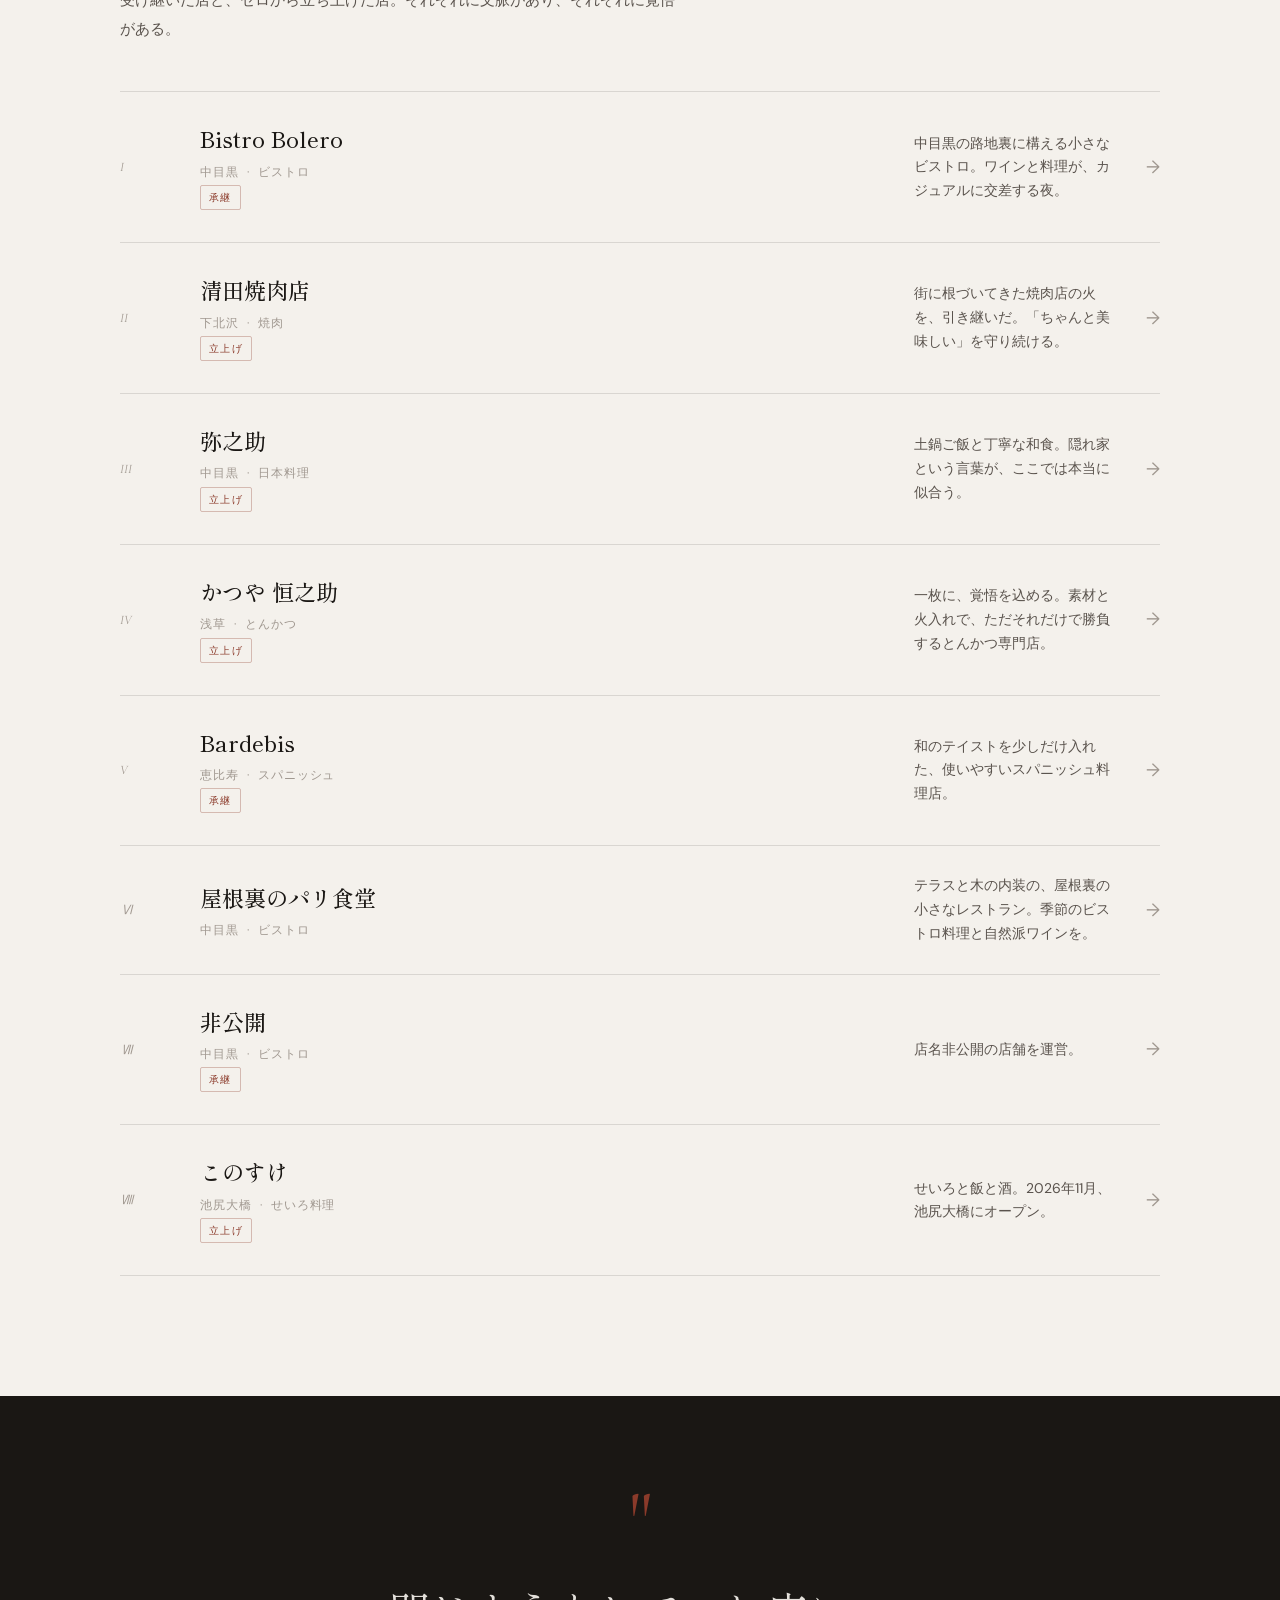
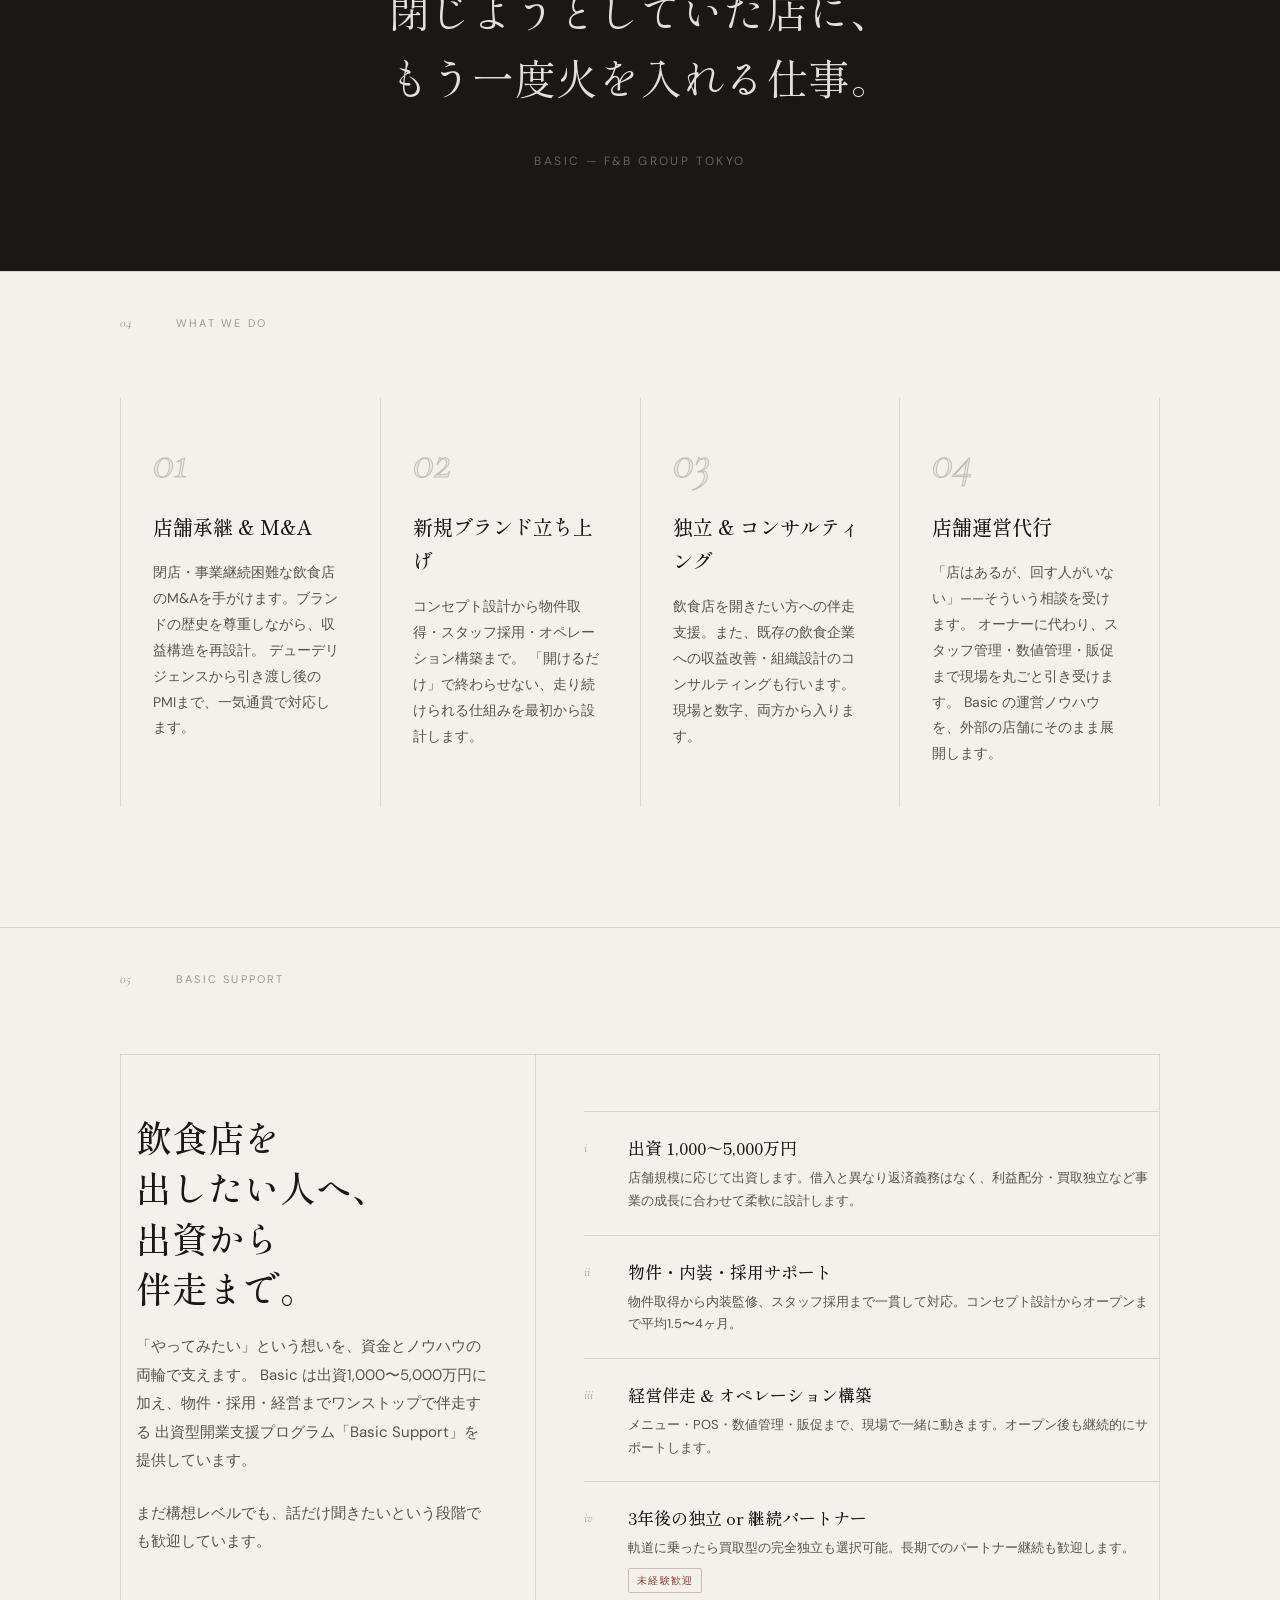
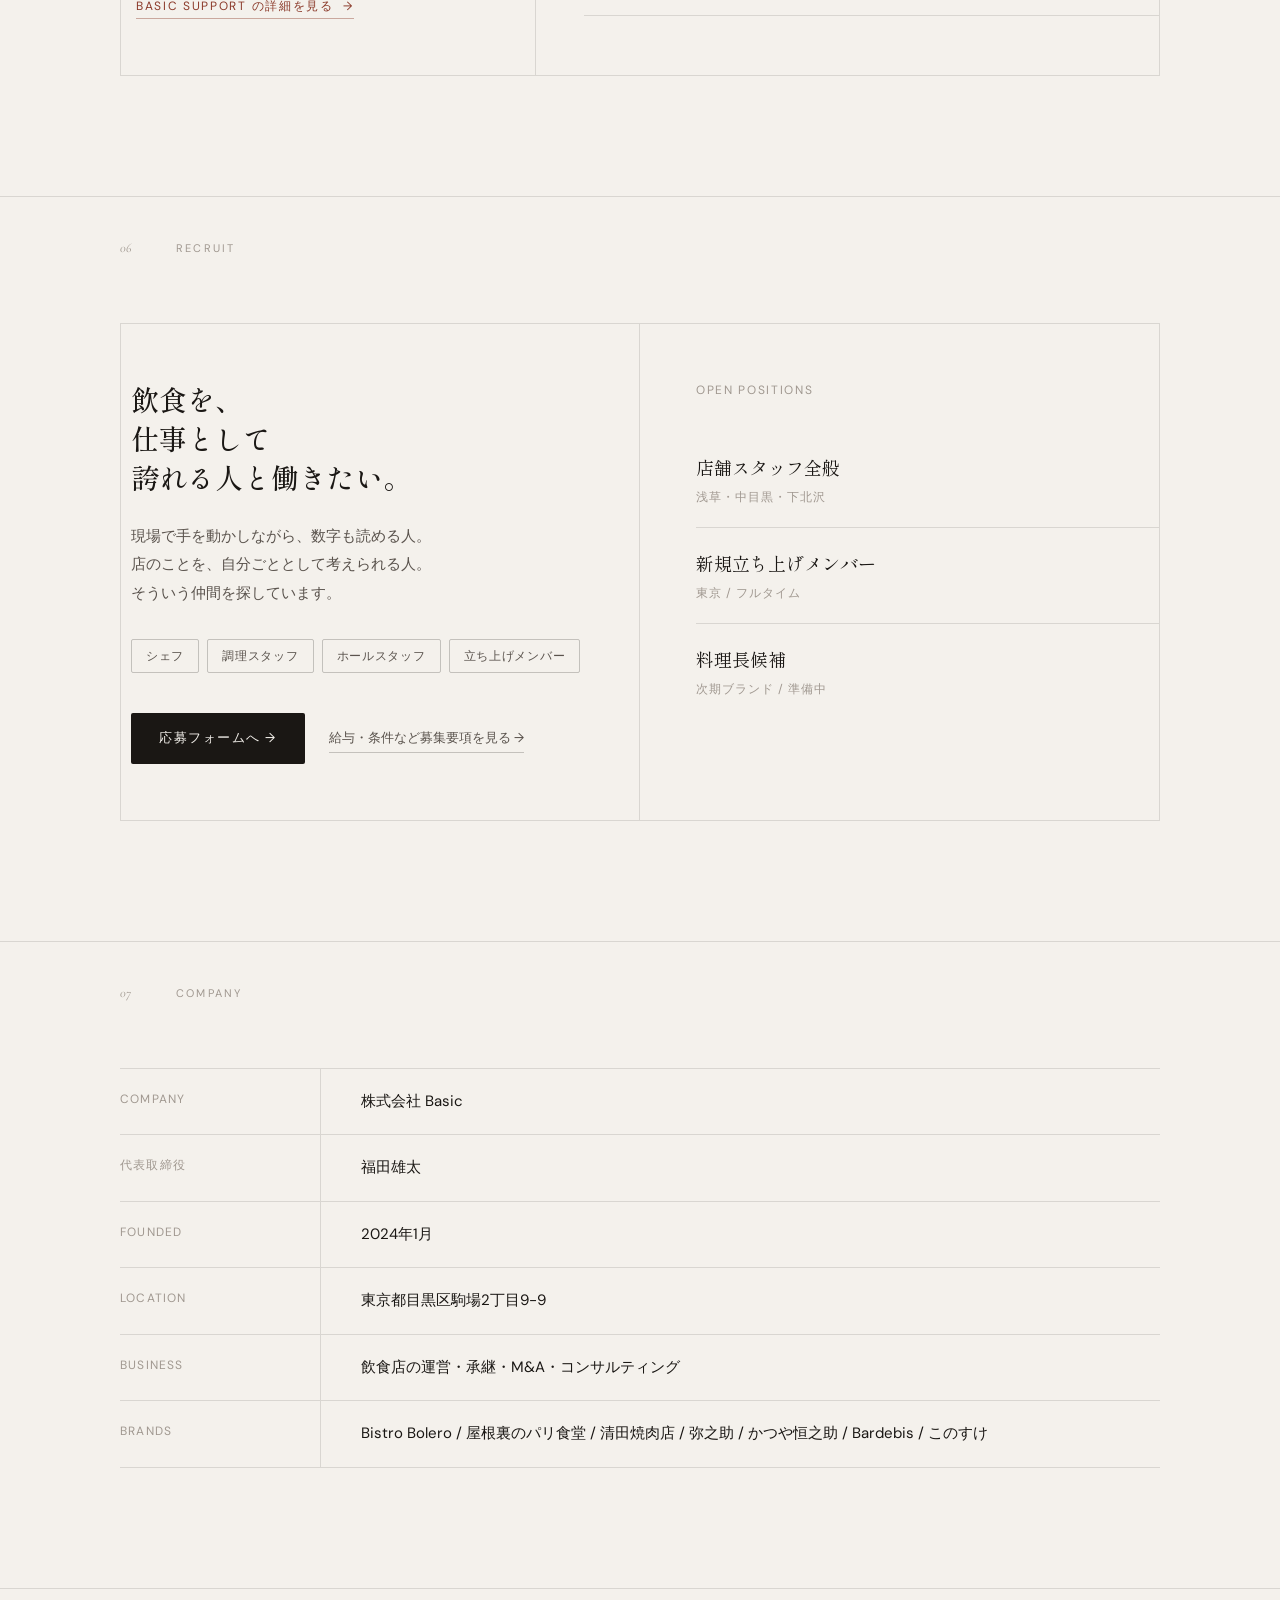
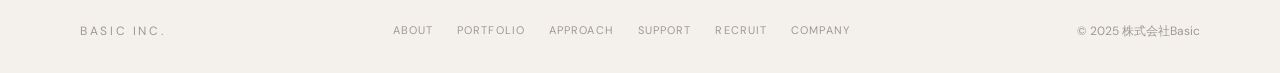
==== commit 2e3ab593: "Remove unnamed Ikejiri-Ohashi entry (now Conosuke) from portfolio Co-Authored-By: Claude Opus 5.5 <n" ====
--- a/index.html
+++ b/index.html
@@ -815,18 +815,8 @@
         <p class="pi-desc">店名非公開の店舗を運営。</p>
         <span class="pi-arrow">→</span>
       </a>
-      <a href="/" class="portfolio-item">
+      <a href="/conosuke" class="portfolio-item">
         <span class="pi-num">Ⅷ</span>
-        <div class="pi-info">
-          <div class="pi-name">非公開</div>
-          <div class="pi-meta">池尻大橋 &nbsp;·&nbsp; 居酒屋</div>
-          <span class="pi-tag">立上げ</span>
-        </div>
-        <p class="pi-desc">店名非公開の店舗を運営。</p>
-        <span class="pi-arrow">→</span>
-      </a>
-      <a href="/conosuke" class="portfolio-item">
-        <span class="pi-num">Ⅸ</span>
         <div class="pi-info">
           <div class="pi-name">このすけ</div>
           <div class="pi-meta">池尻大橋 &nbsp;·&nbsp; せいろ料理</div>
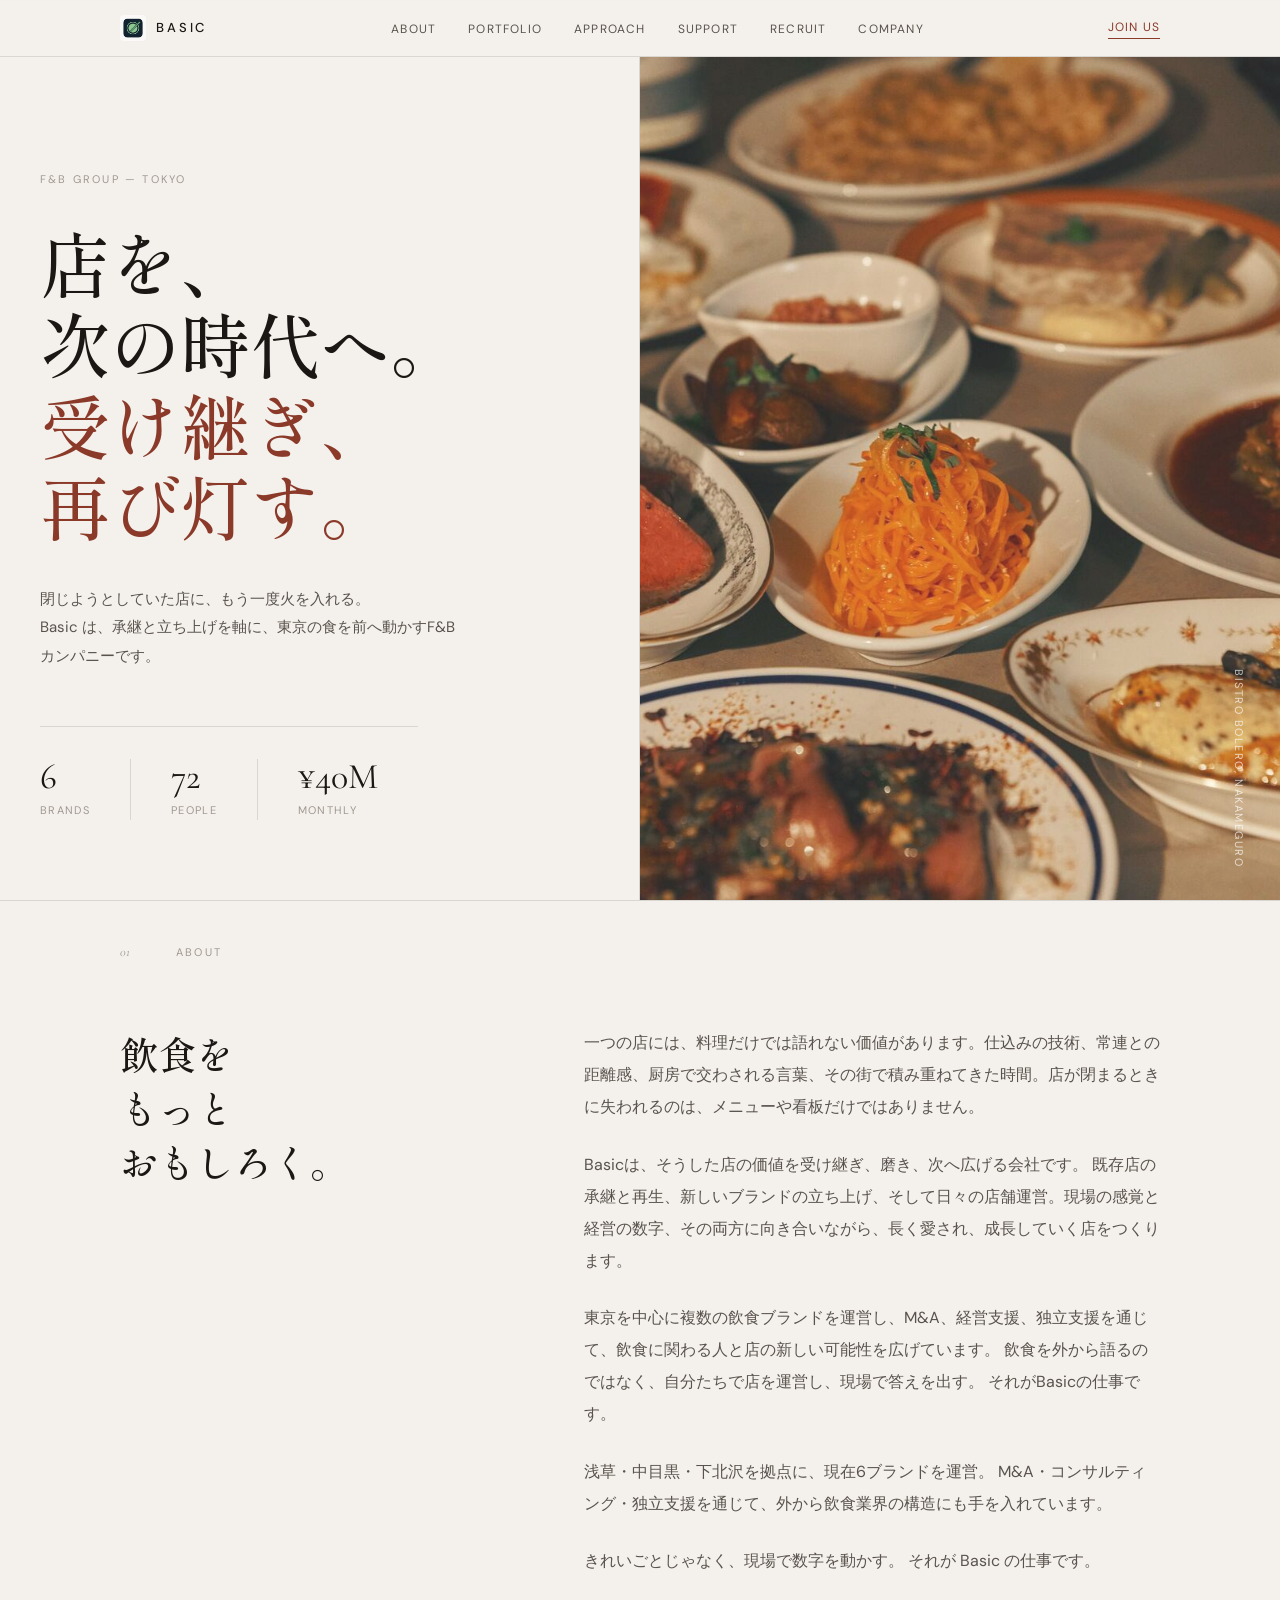
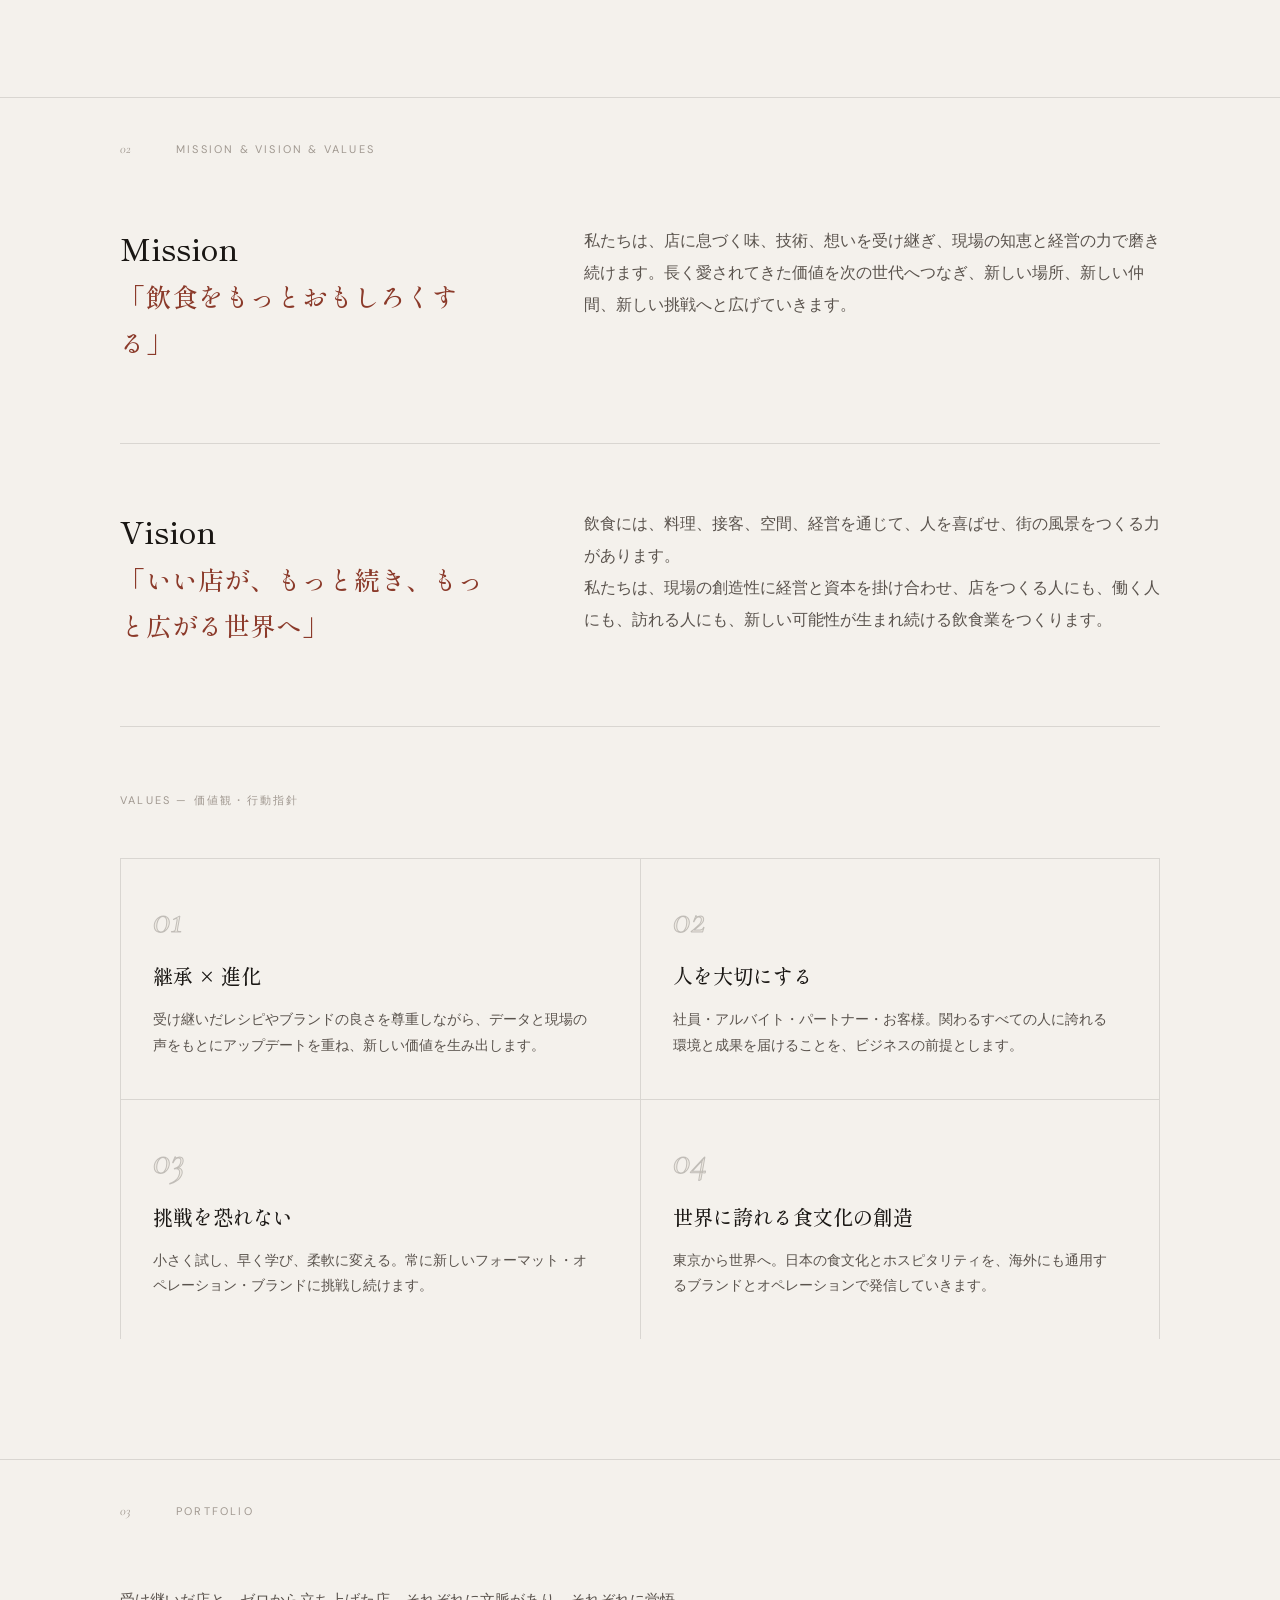
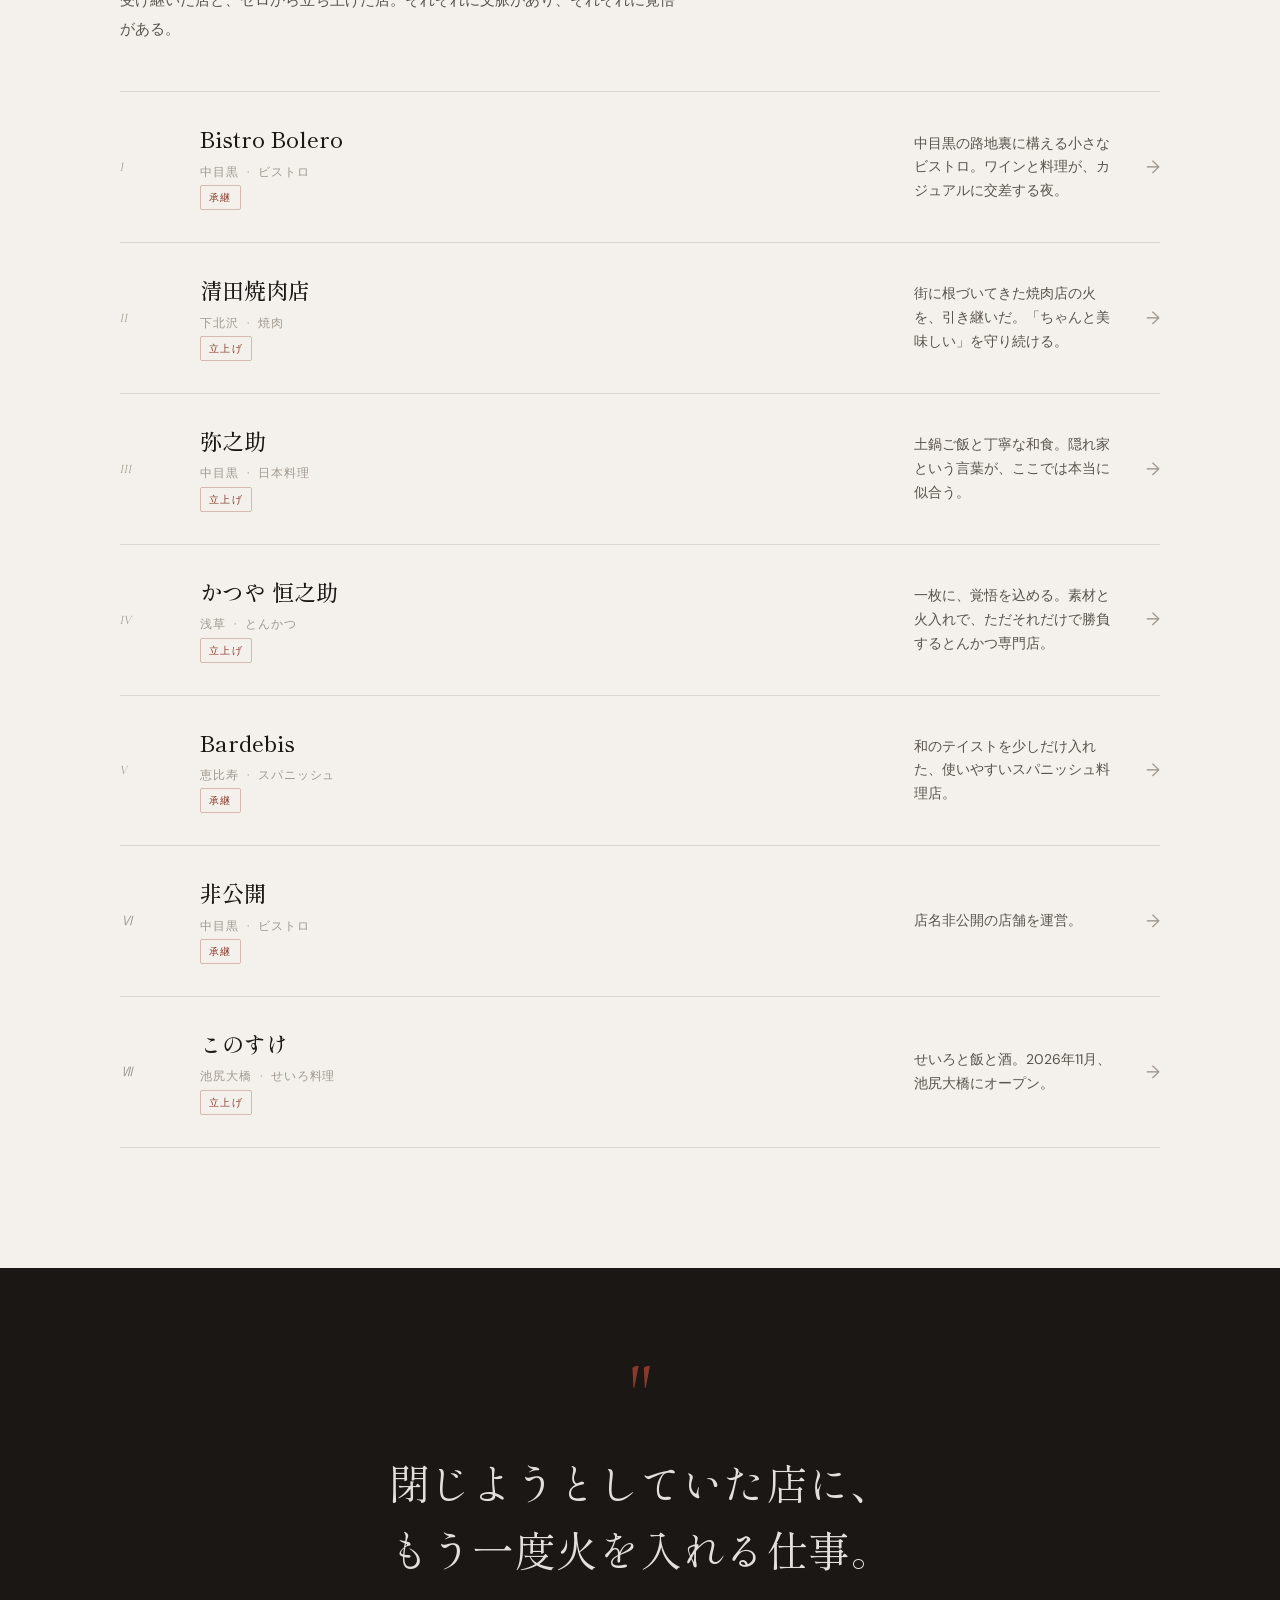
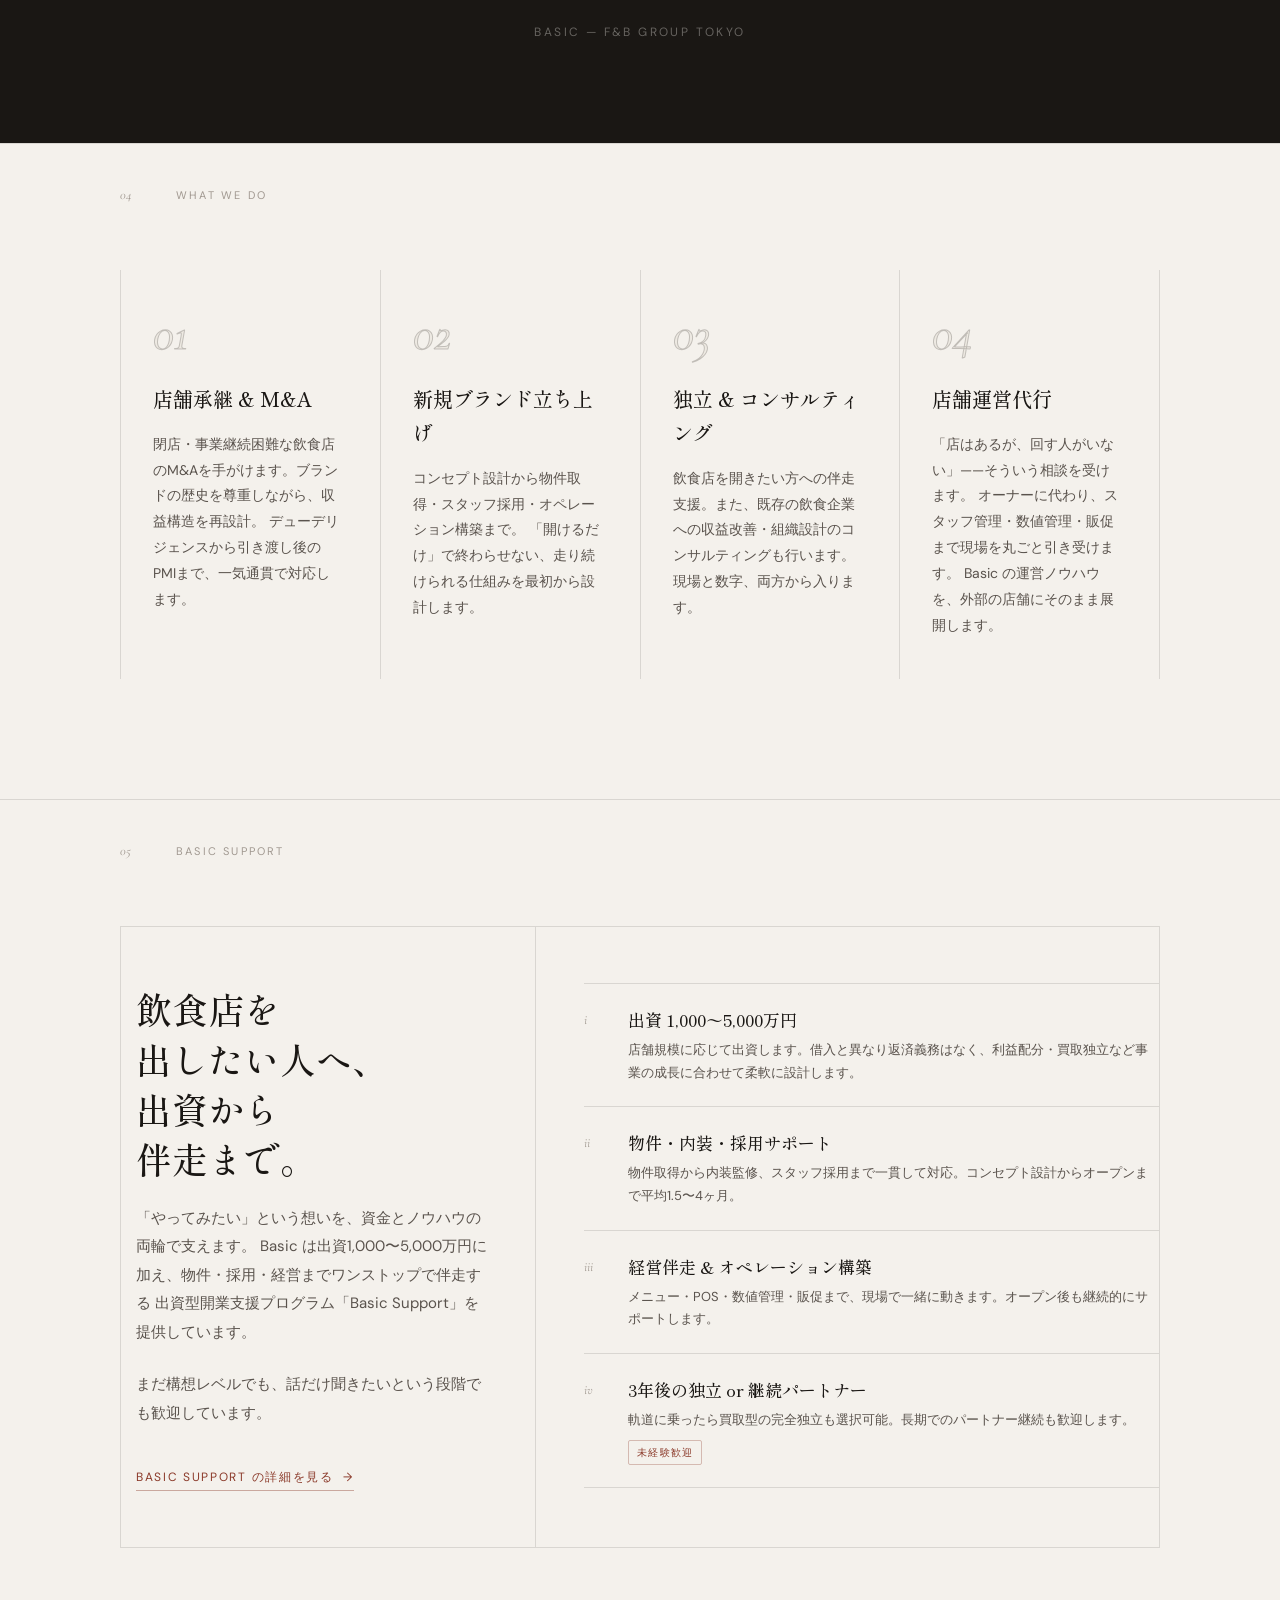
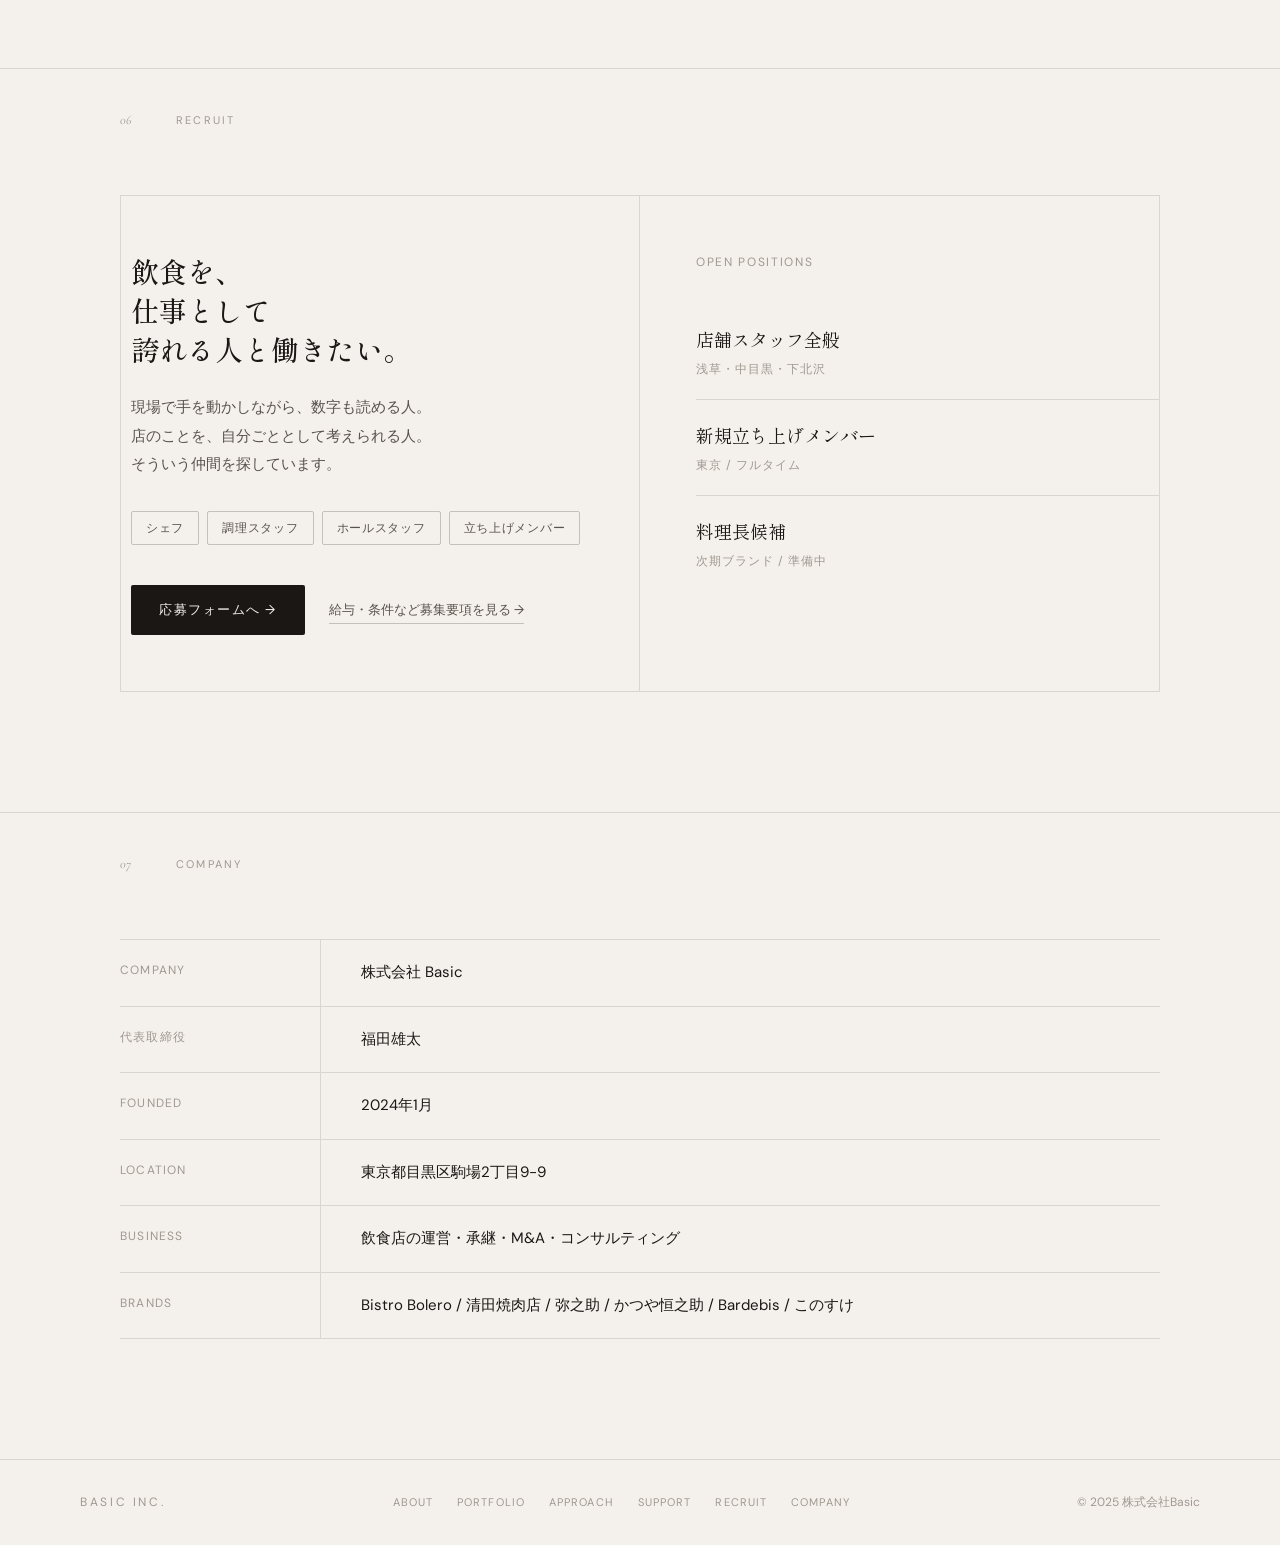
==== commit b69e88ca: "Hide 屋根裏のパリ食堂 from index (listed as 非公開) Co-Authored-By: Claude Opus 5.5 <noreply@anthropic.com>" ====
--- a/index.html
+++ b/index.html
@@ -796,17 +796,8 @@
         <p class="pi-desc">和のテイストを少しだけ入れた、使いやすいスパニッシュ料理店。</p>
         <span class="pi-arrow">→</span>
       </a>
-      <a href="/yaneuraparis" class="portfolio-item">
+      <a href="/" class="portfolio-item">
         <span class="pi-num">Ⅵ</span>
-        <div class="pi-info">
-          <div class="pi-name">屋根裏のパリ食堂</div>
-          <div class="pi-meta">中目黒 &nbsp;·&nbsp; ビストロ</div>
-        </div>
-        <p class="pi-desc">テラスと木の内装の、屋根裏の小さなレストラン。季節のビストロ料理と自然派ワインを。</p>
-        <span class="pi-arrow">→</span>
-      </a>
-      <a href="/" class="portfolio-item">
-        <span class="pi-num">Ⅶ</span>
         <div class="pi-info">
           <div class="pi-name">非公開</div>
           <div class="pi-meta">中目黒 &nbsp;·&nbsp; ビストロ</div>
@@ -816,7 +807,7 @@
         <span class="pi-arrow">→</span>
       </a>
       <a href="/conosuke" class="portfolio-item">
-        <span class="pi-num">Ⅷ</span>
+        <span class="pi-num">Ⅶ</span>
         <div class="pi-info">
           <div class="pi-name">このすけ</div>
           <div class="pi-meta">池尻大橋 &nbsp;·&nbsp; せいろ料理</div>
@@ -1028,7 +1019,7 @@
       </div>
       <div class="company-row">
         <div class="company-key">Brands</div>
-        <div class="company-val">Bistro Bolero / 屋根裏のパリ食堂 / 清田焼肉店 / 弥之助 / かつや恒之助 / Bardebis / このすけ</div>
+        <div class="company-val">Bistro Bolero / 清田焼肉店 / 弥之助 / かつや恒之助 / Bardebis / このすけ</div>
       </div>
     </div>
   </div>
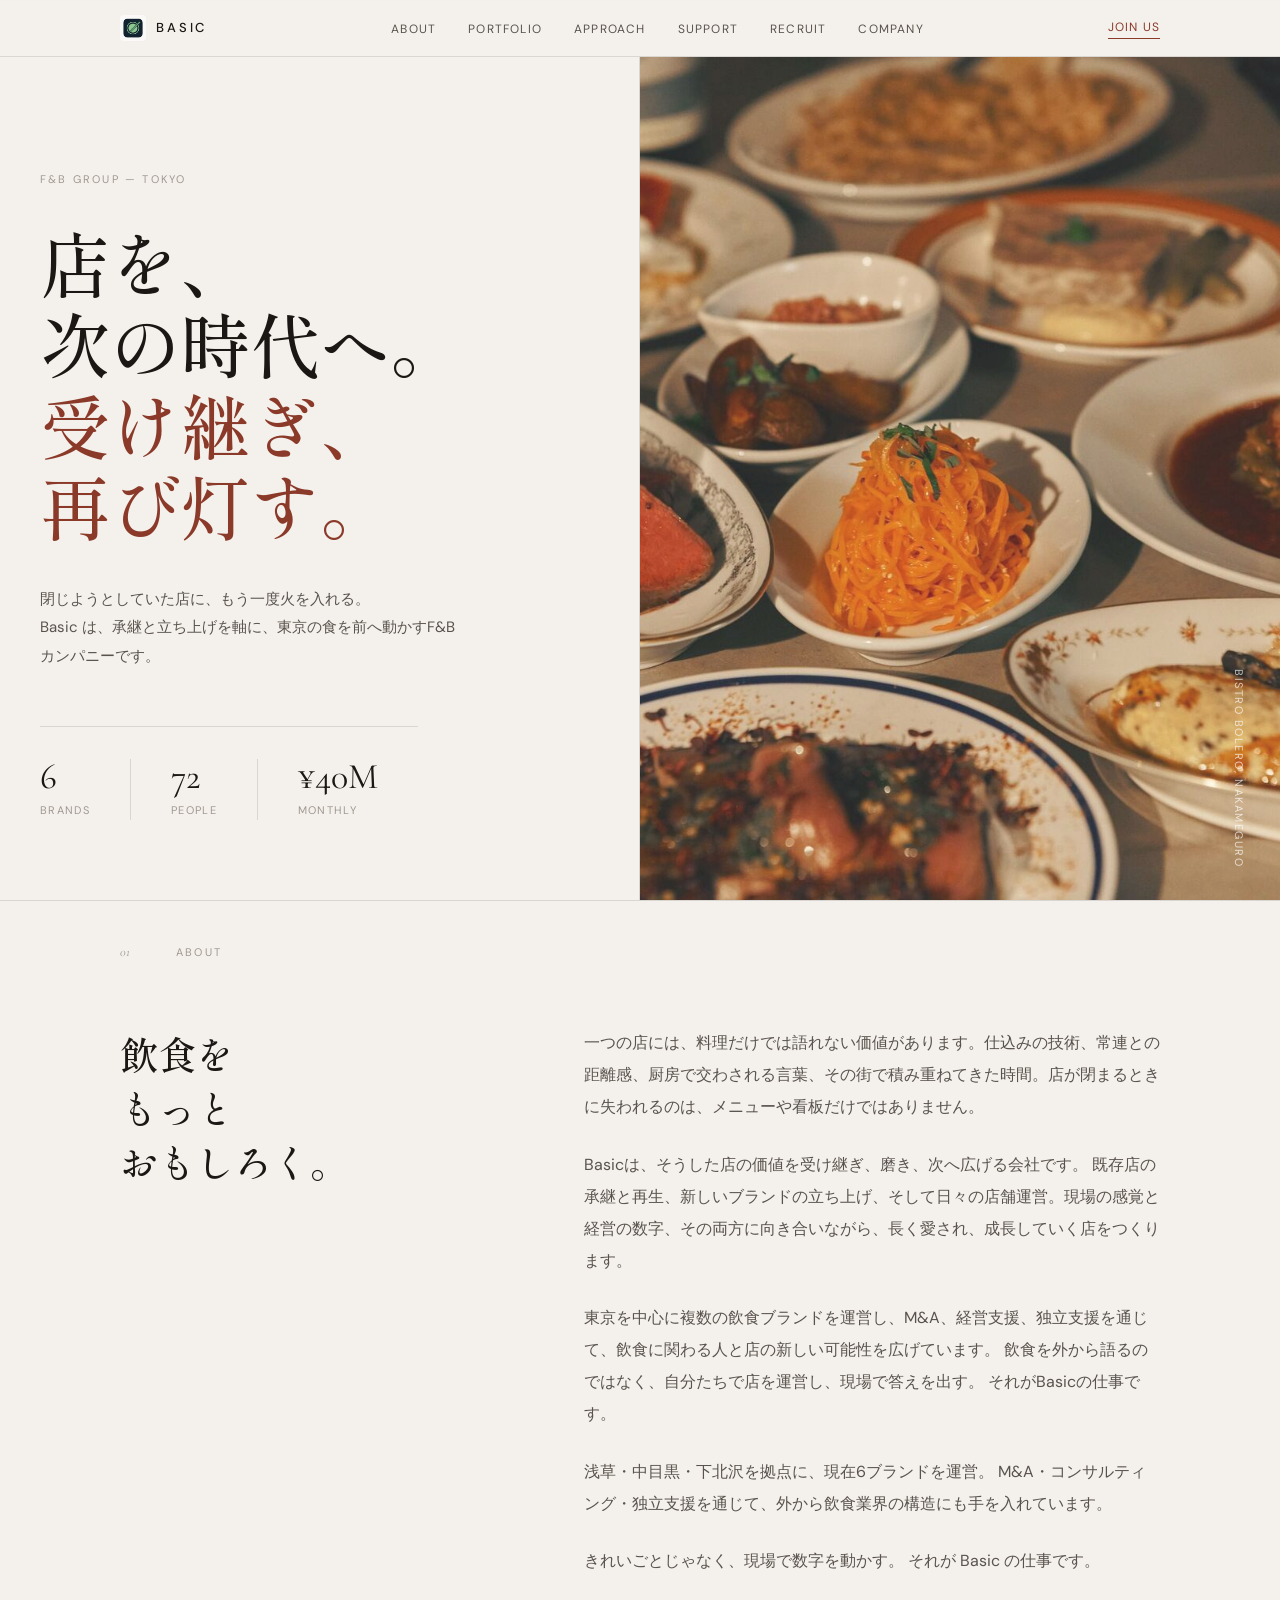
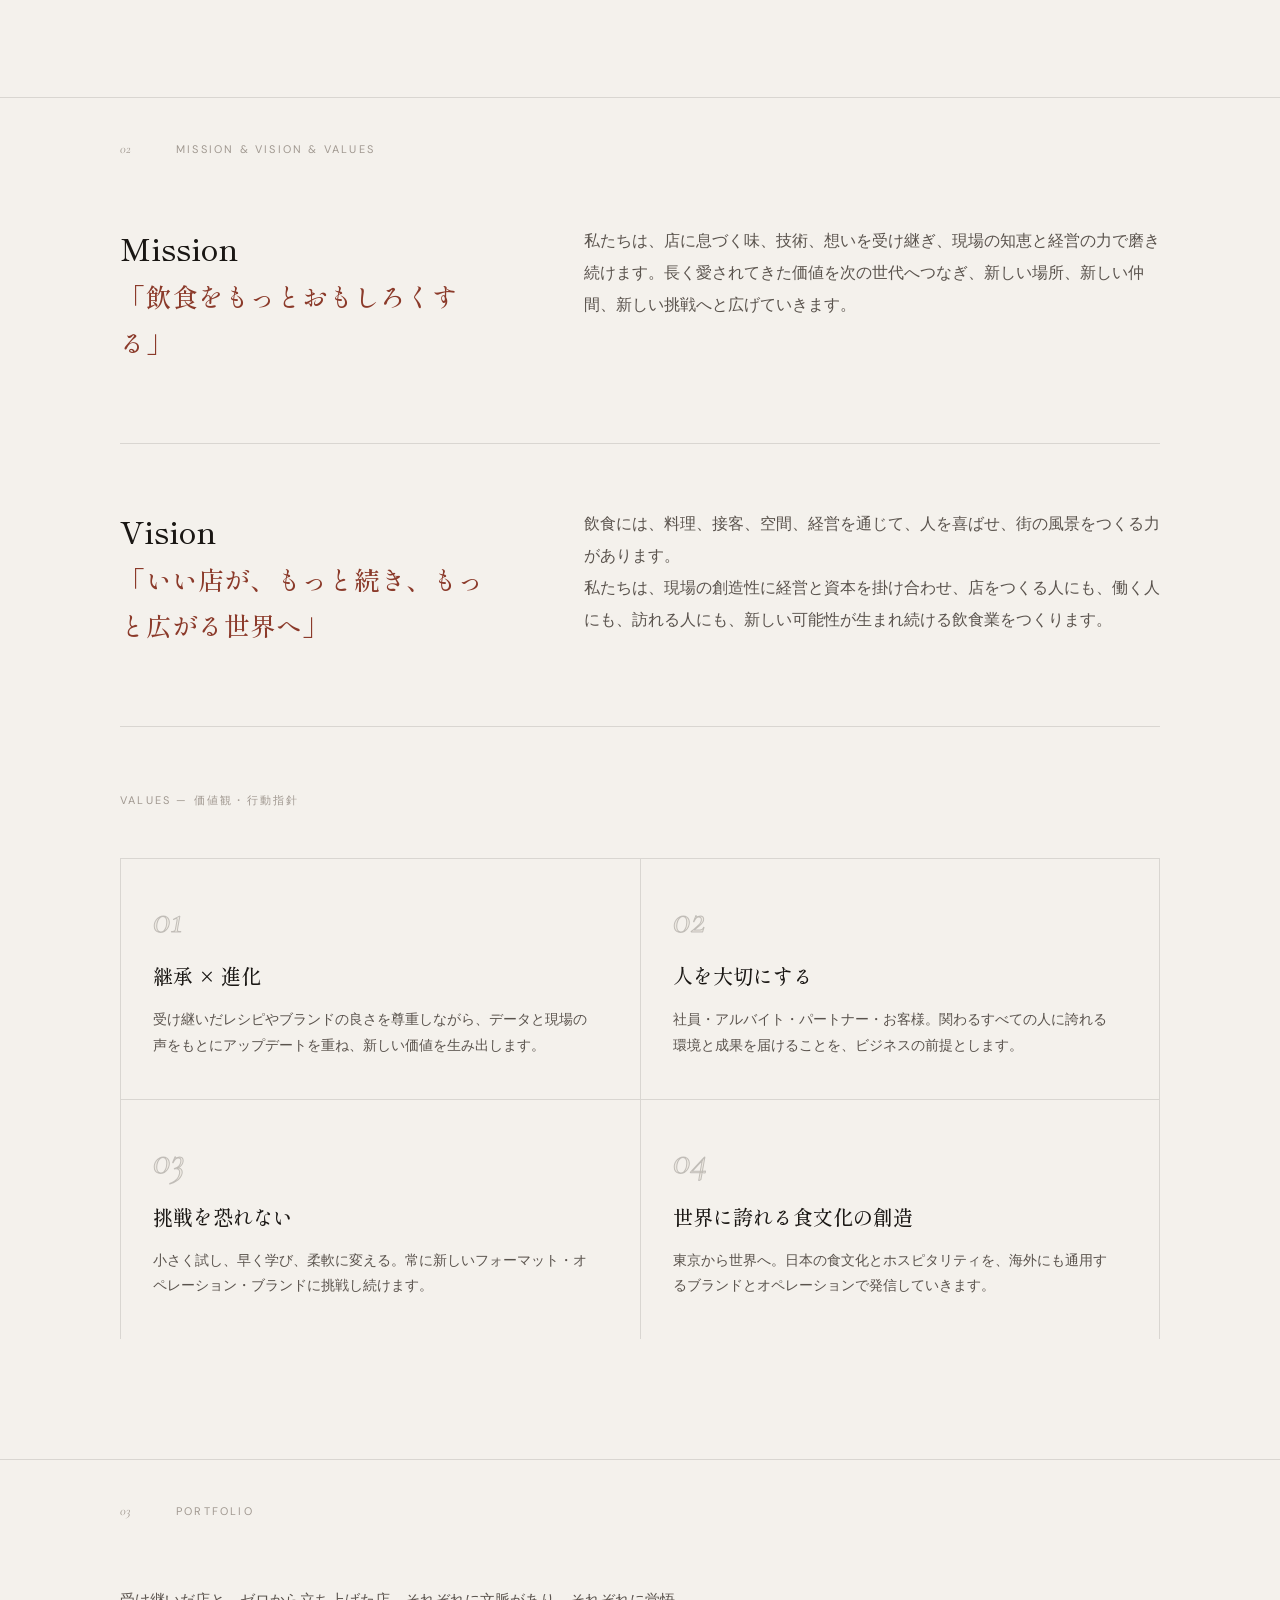
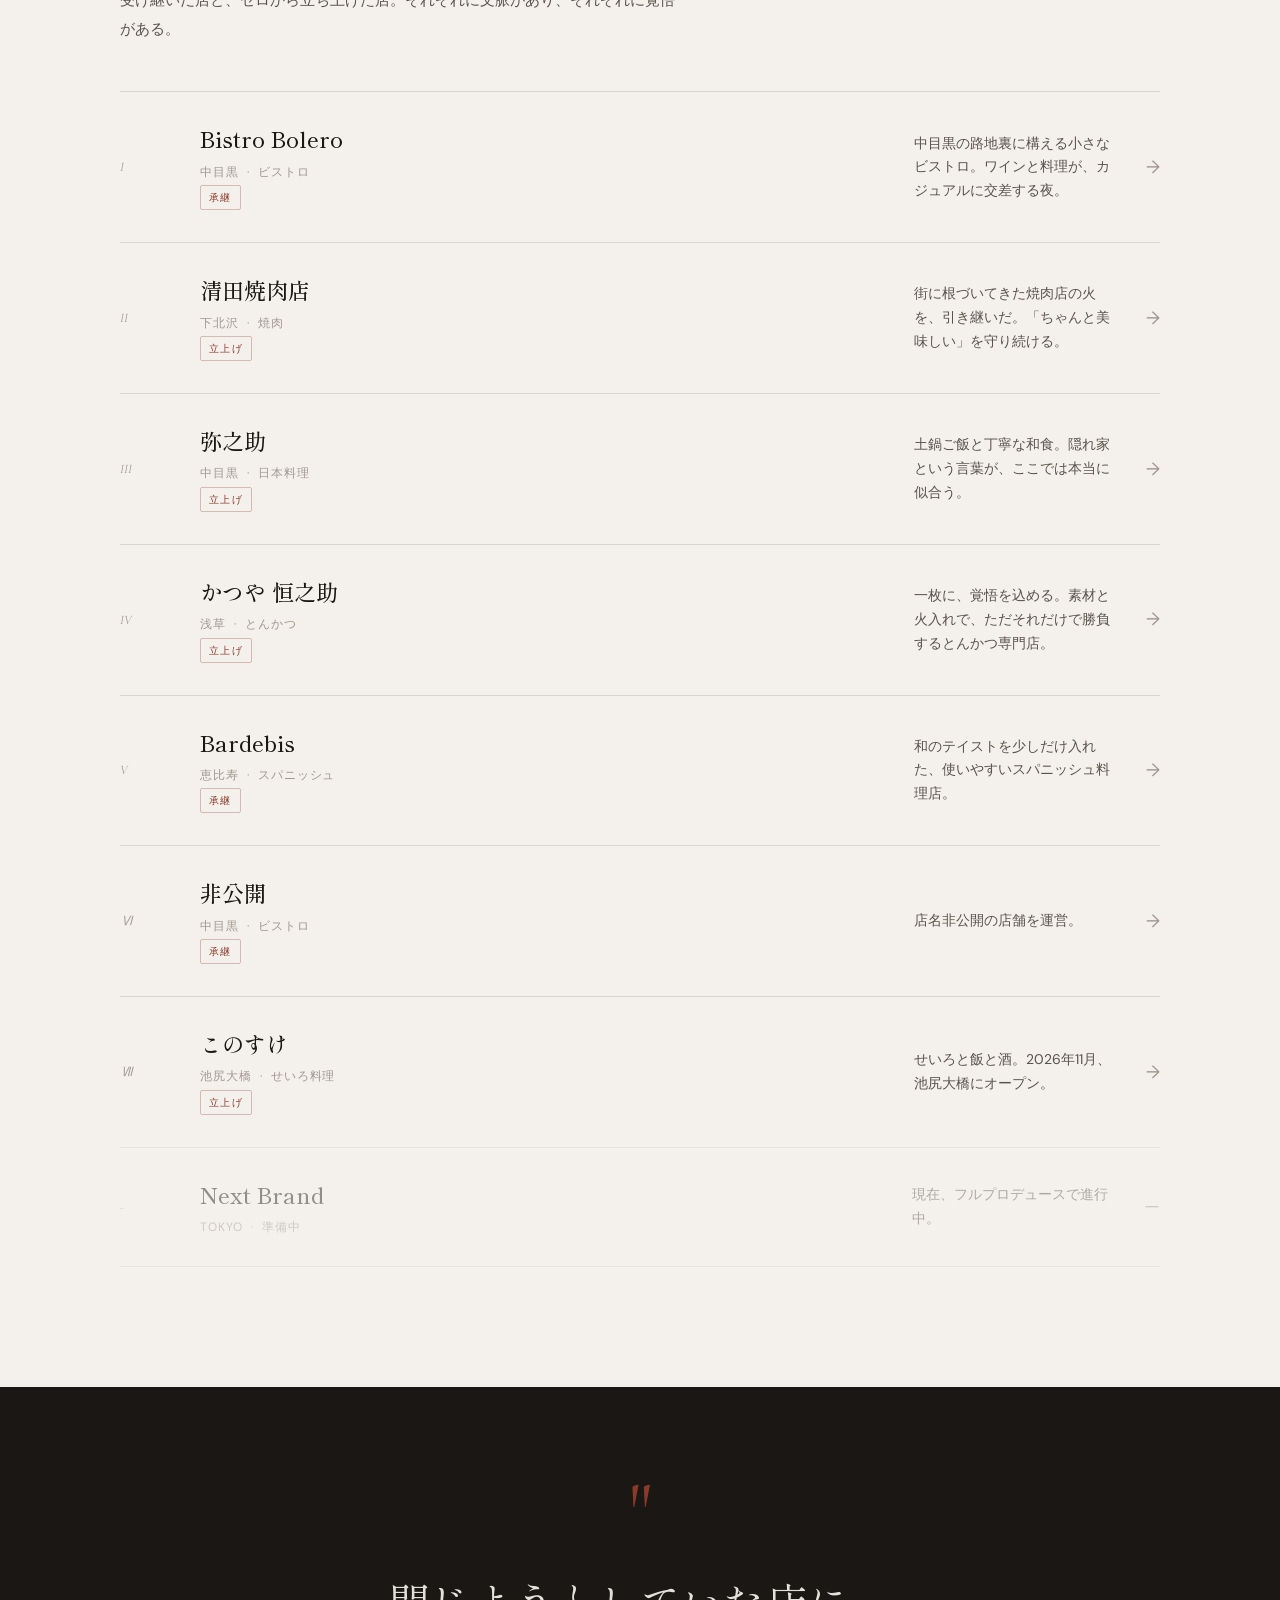
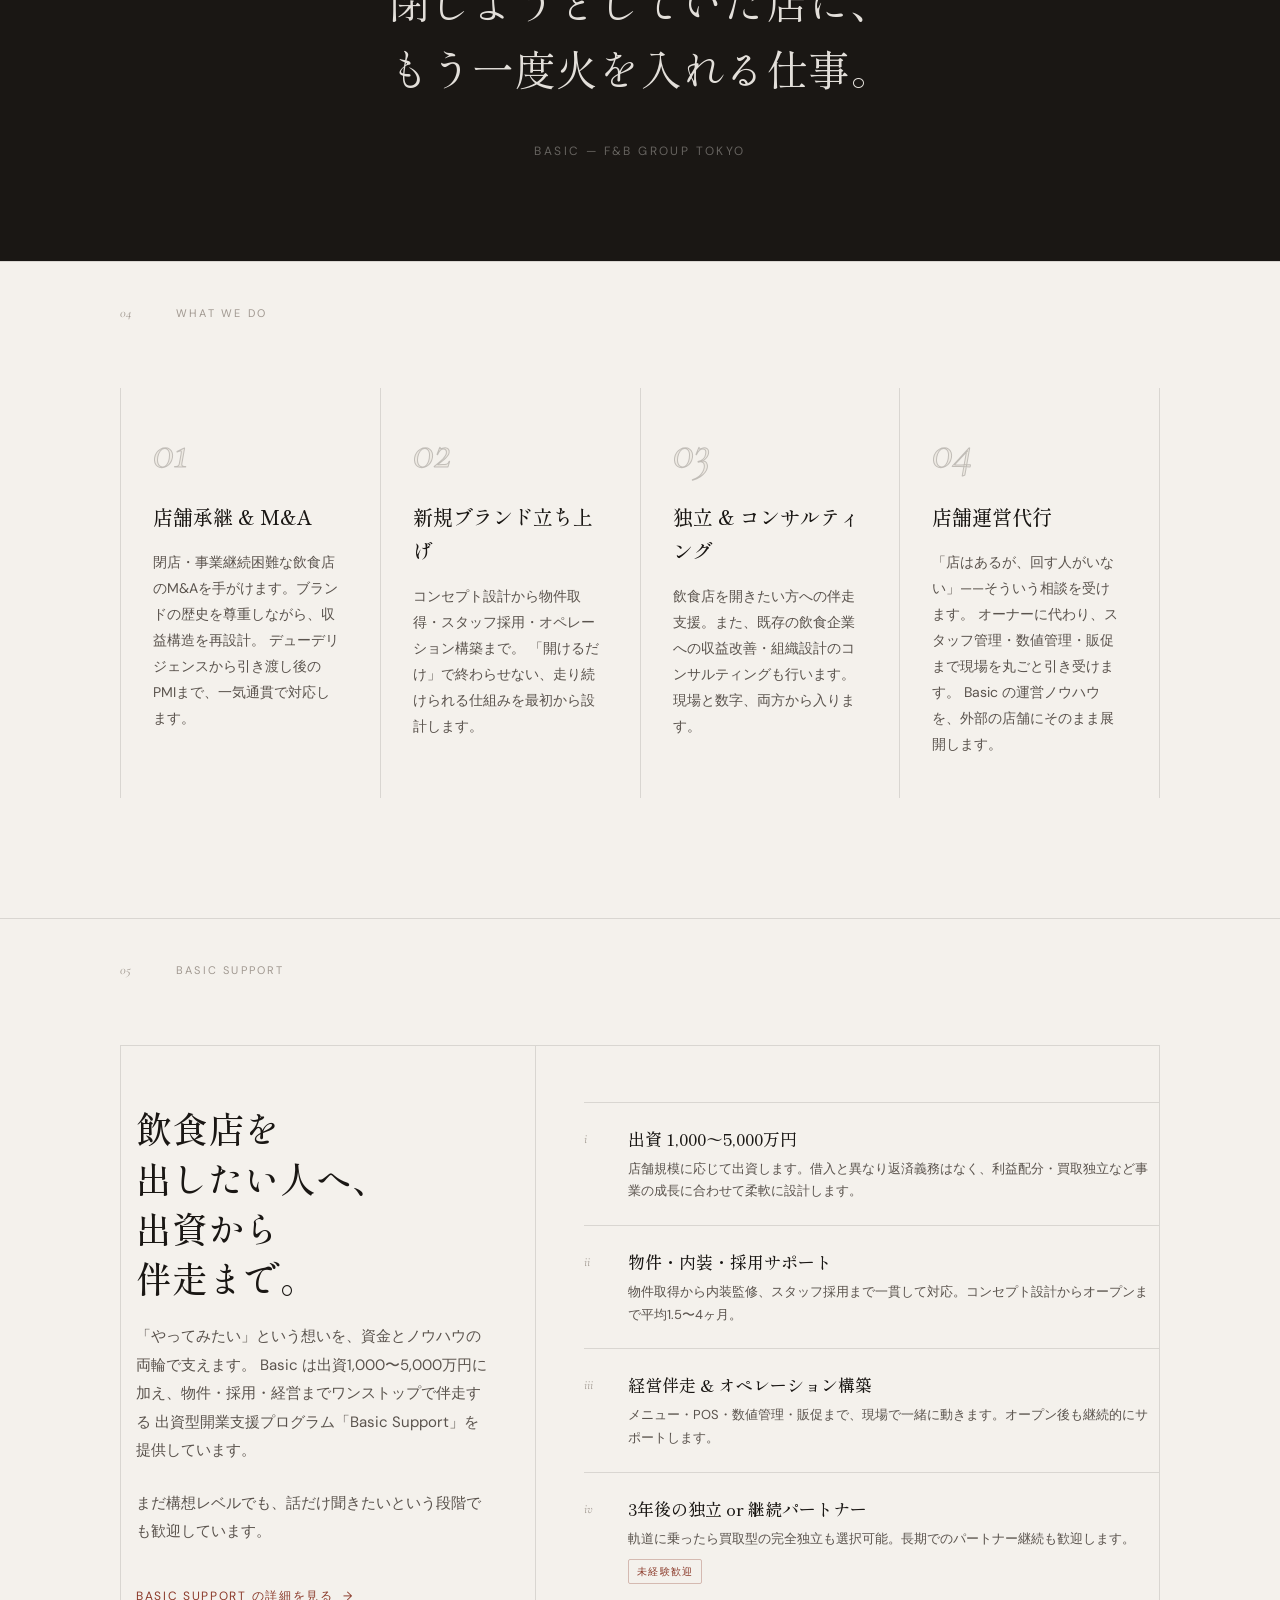
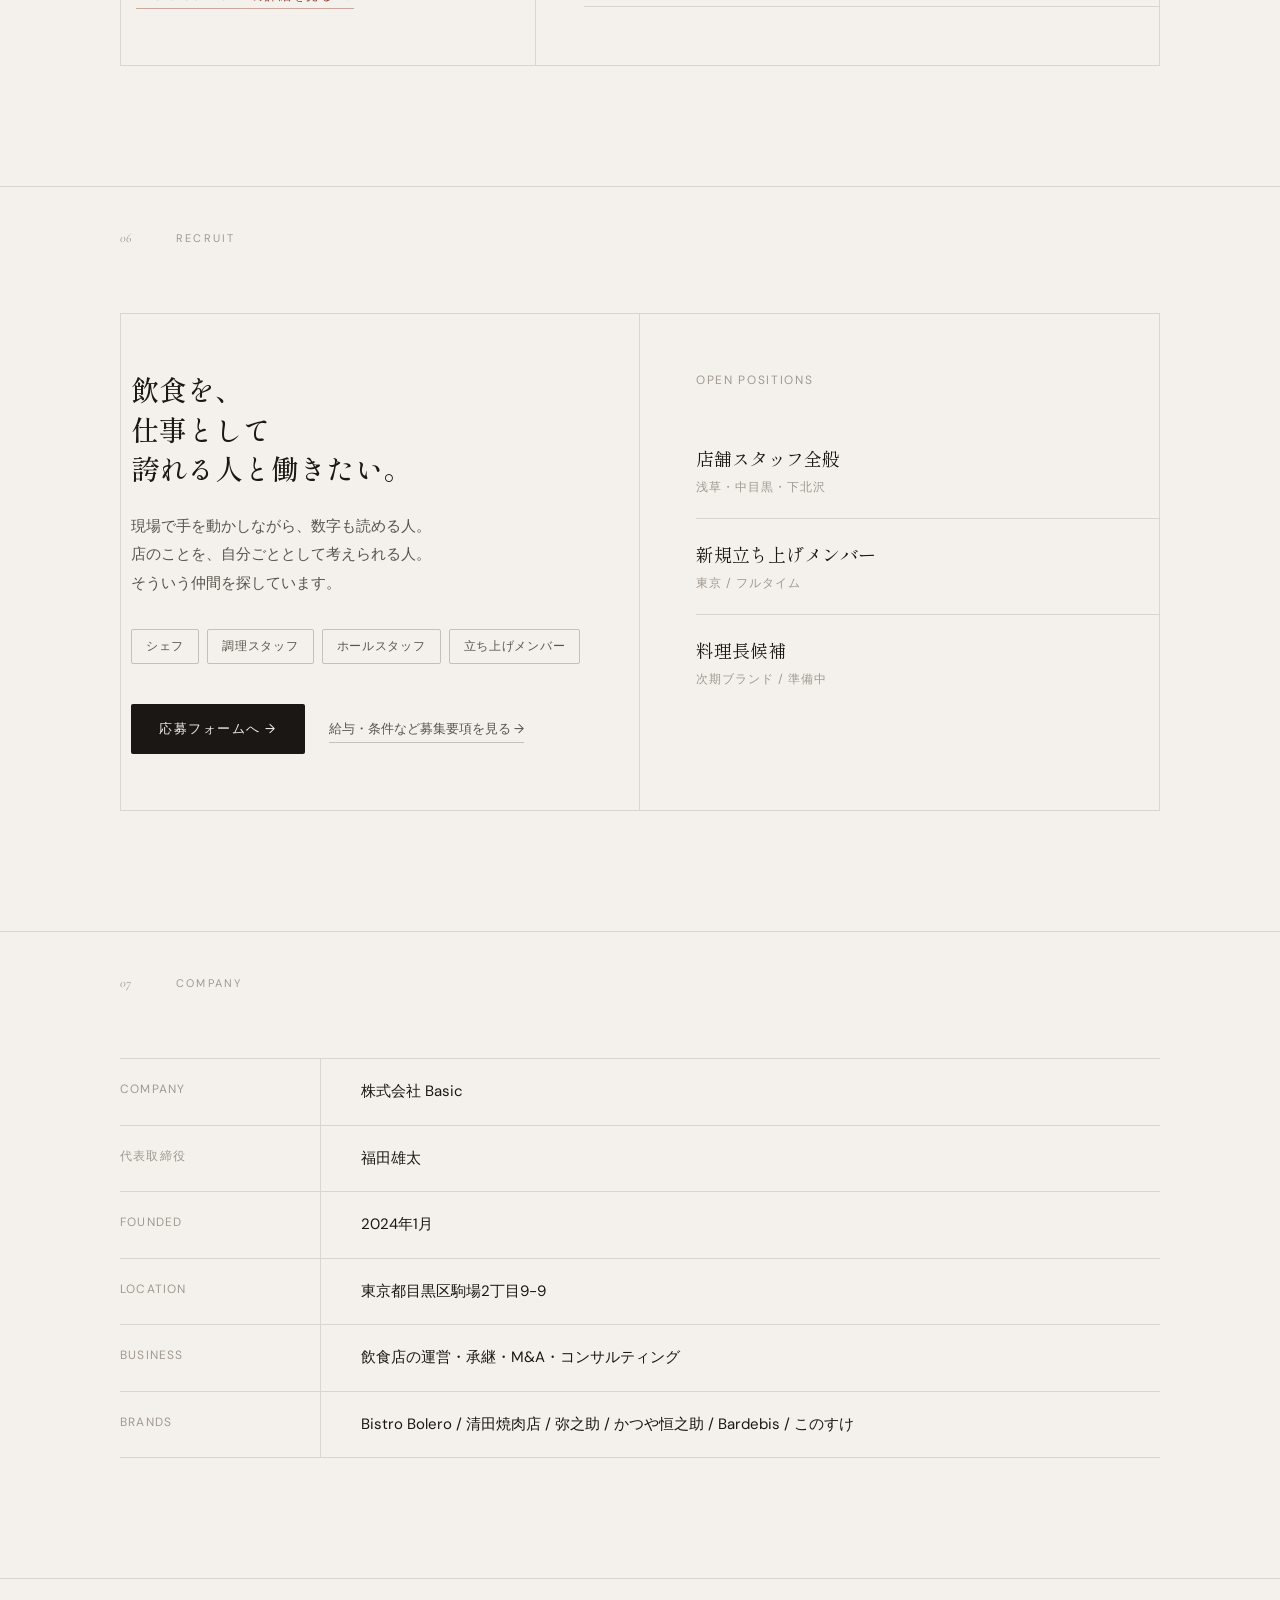
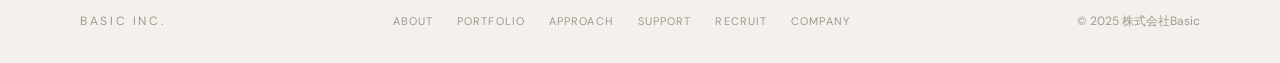
==== commit 96df9609: "Restore Next Brand coming-soon card on index Co-Authored-By: Claude Opus 5.5 <noreply@anthropic.com>" ====
--- a/index.html
+++ b/index.html
@@ -816,6 +816,15 @@
         <p class="pi-desc">せいろと飯と酒。2026年11月、池尻大橋にオープン。</p>
         <span class="pi-arrow">→</span>
       </a>
+      <div class="portfolio-item coming">
+        <span class="pi-num">-</span>
+        <div class="pi-info">
+          <div class="pi-name">Next Brand</div>
+          <div class="pi-meta">Tokyo &nbsp;·&nbsp; 準備中</div>
+        </div>
+        <p class="pi-desc">現在、フルプロデュースで進行中。</p>
+        <span class="pi-arrow">—</span>
+      </div>
     </div>
   </div>
 </section>
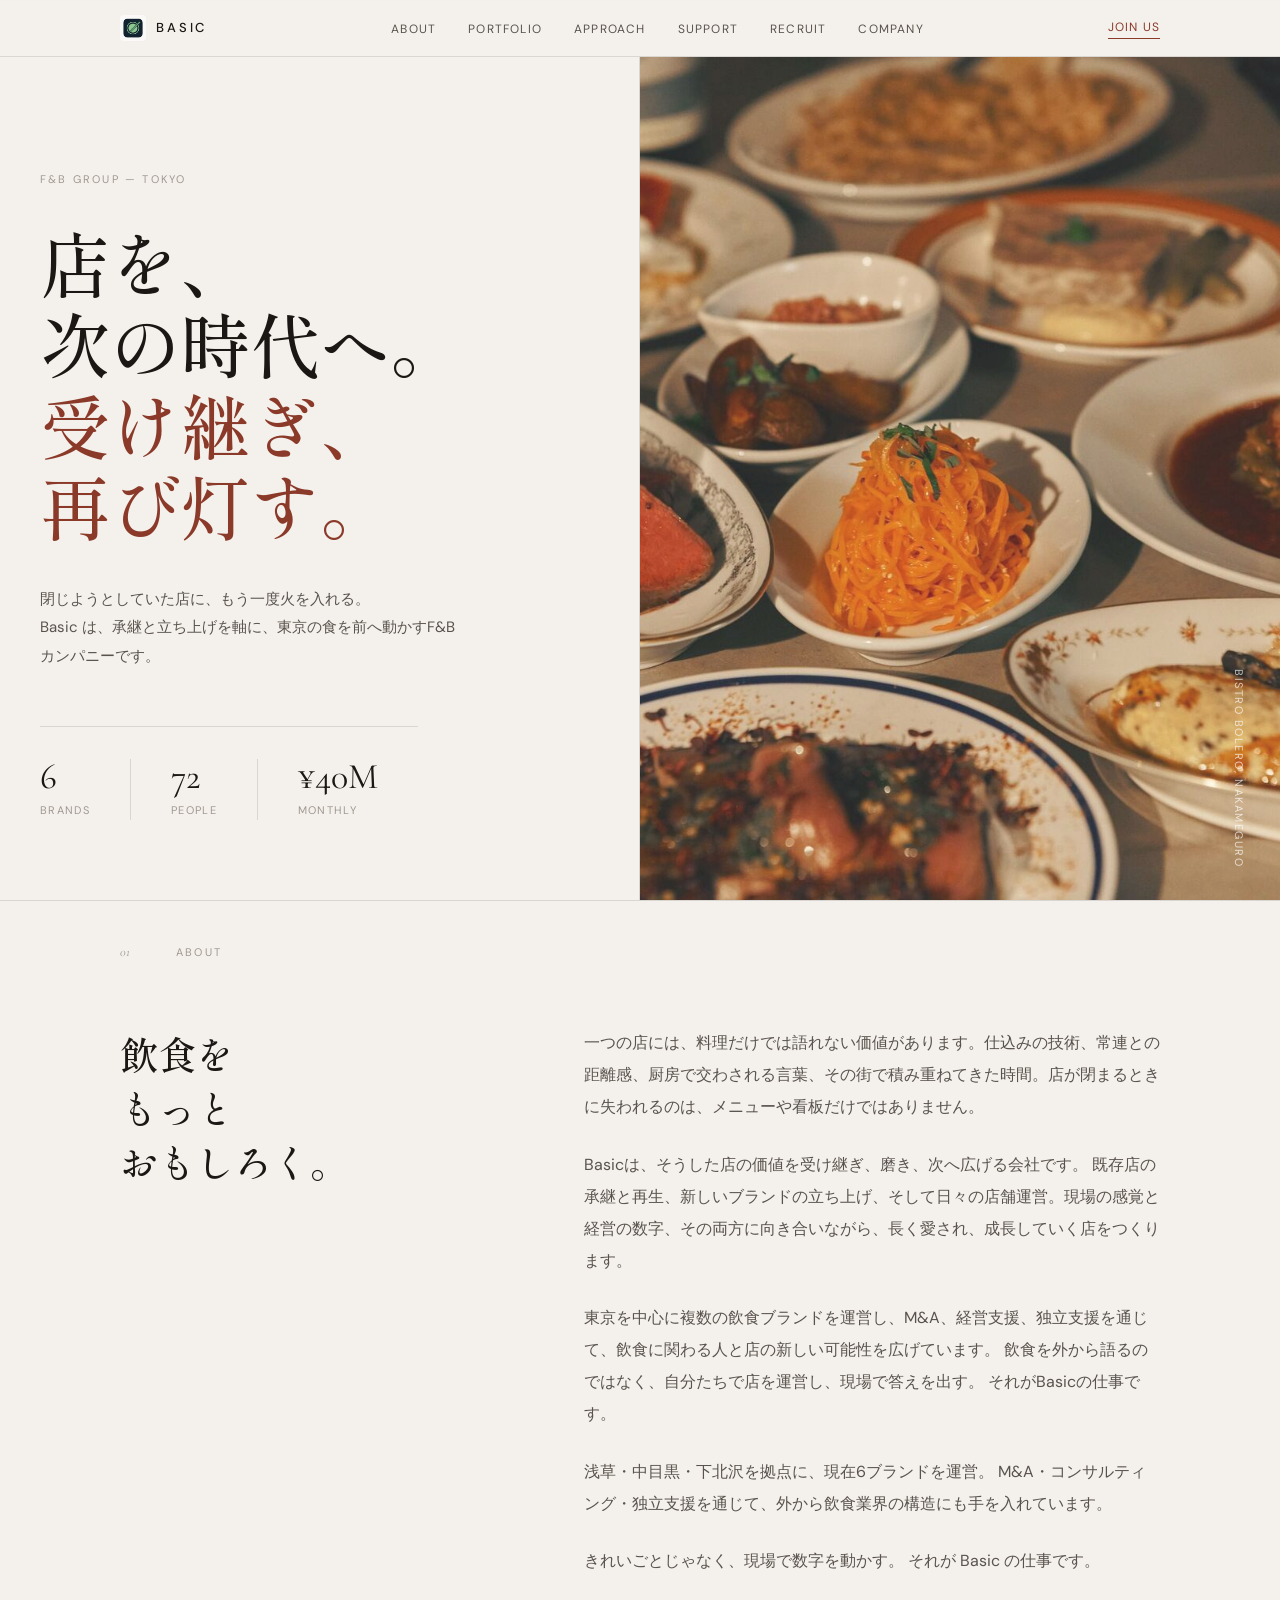
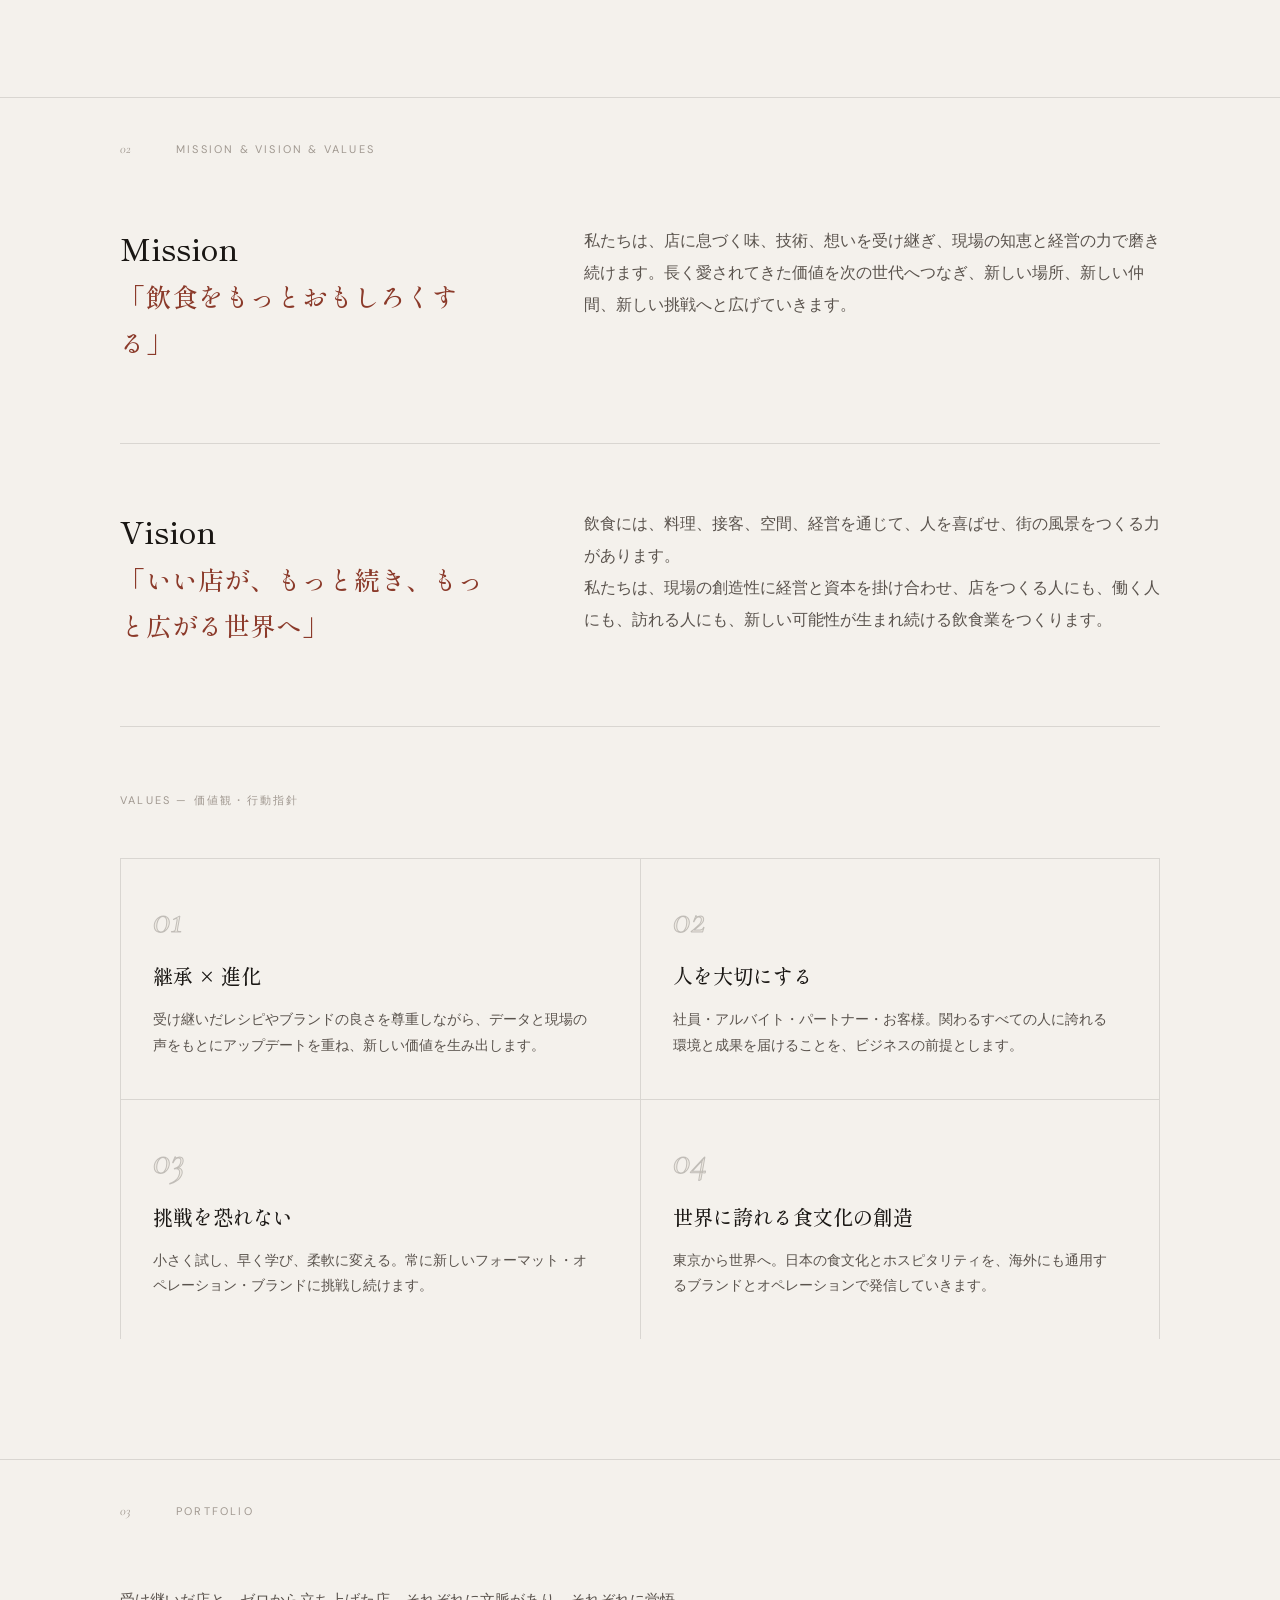
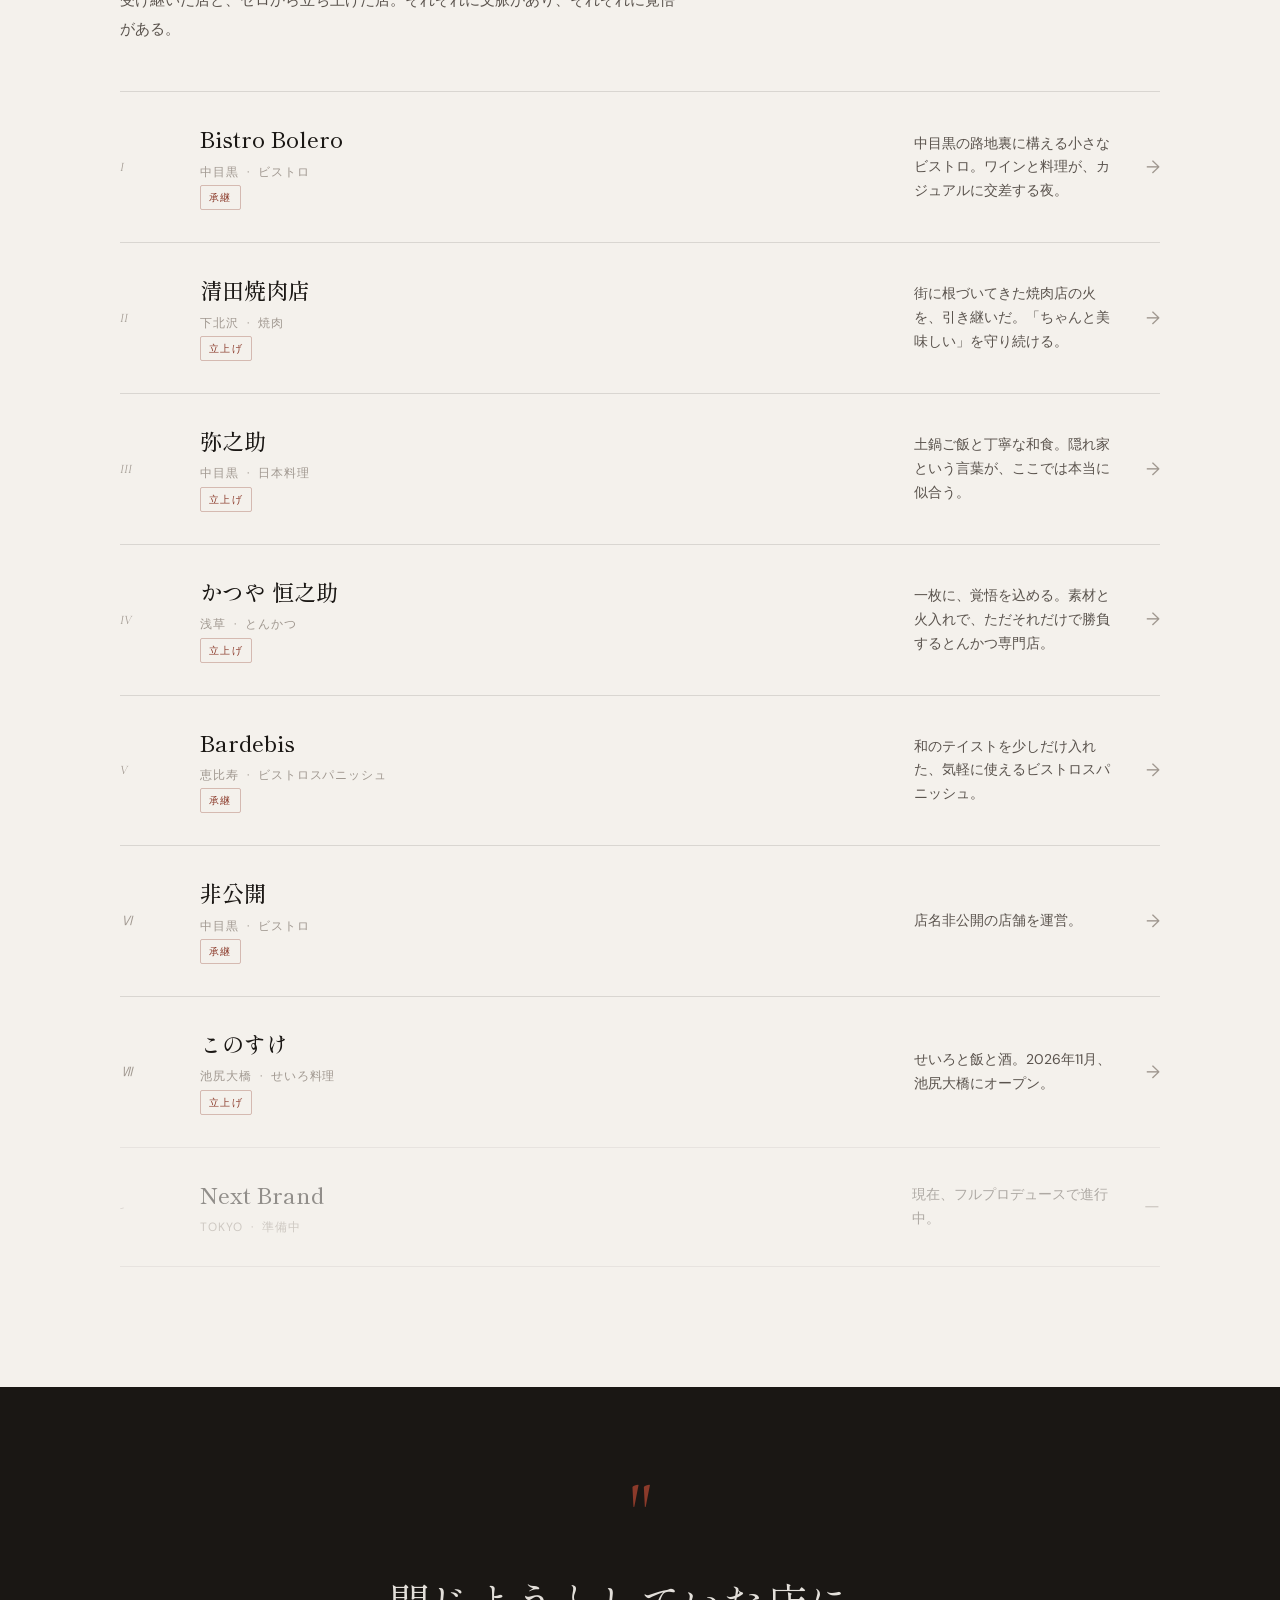
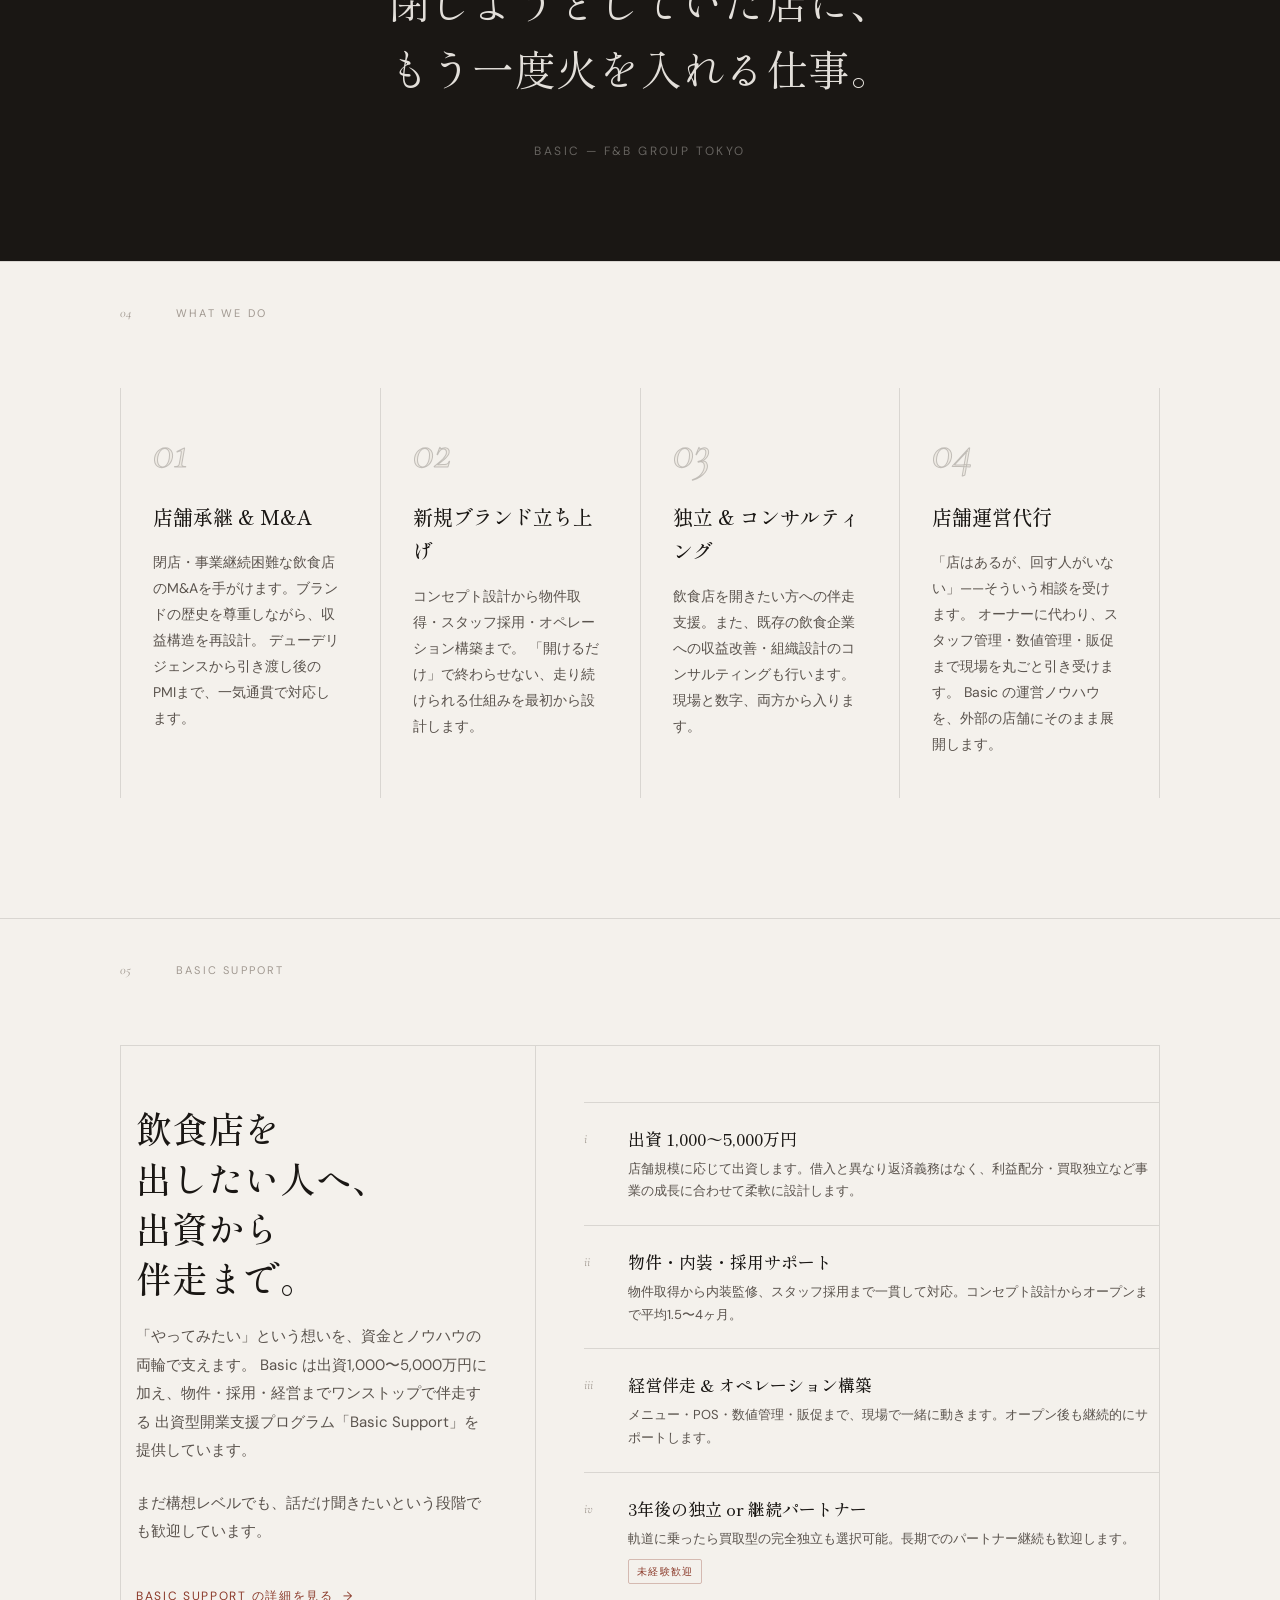
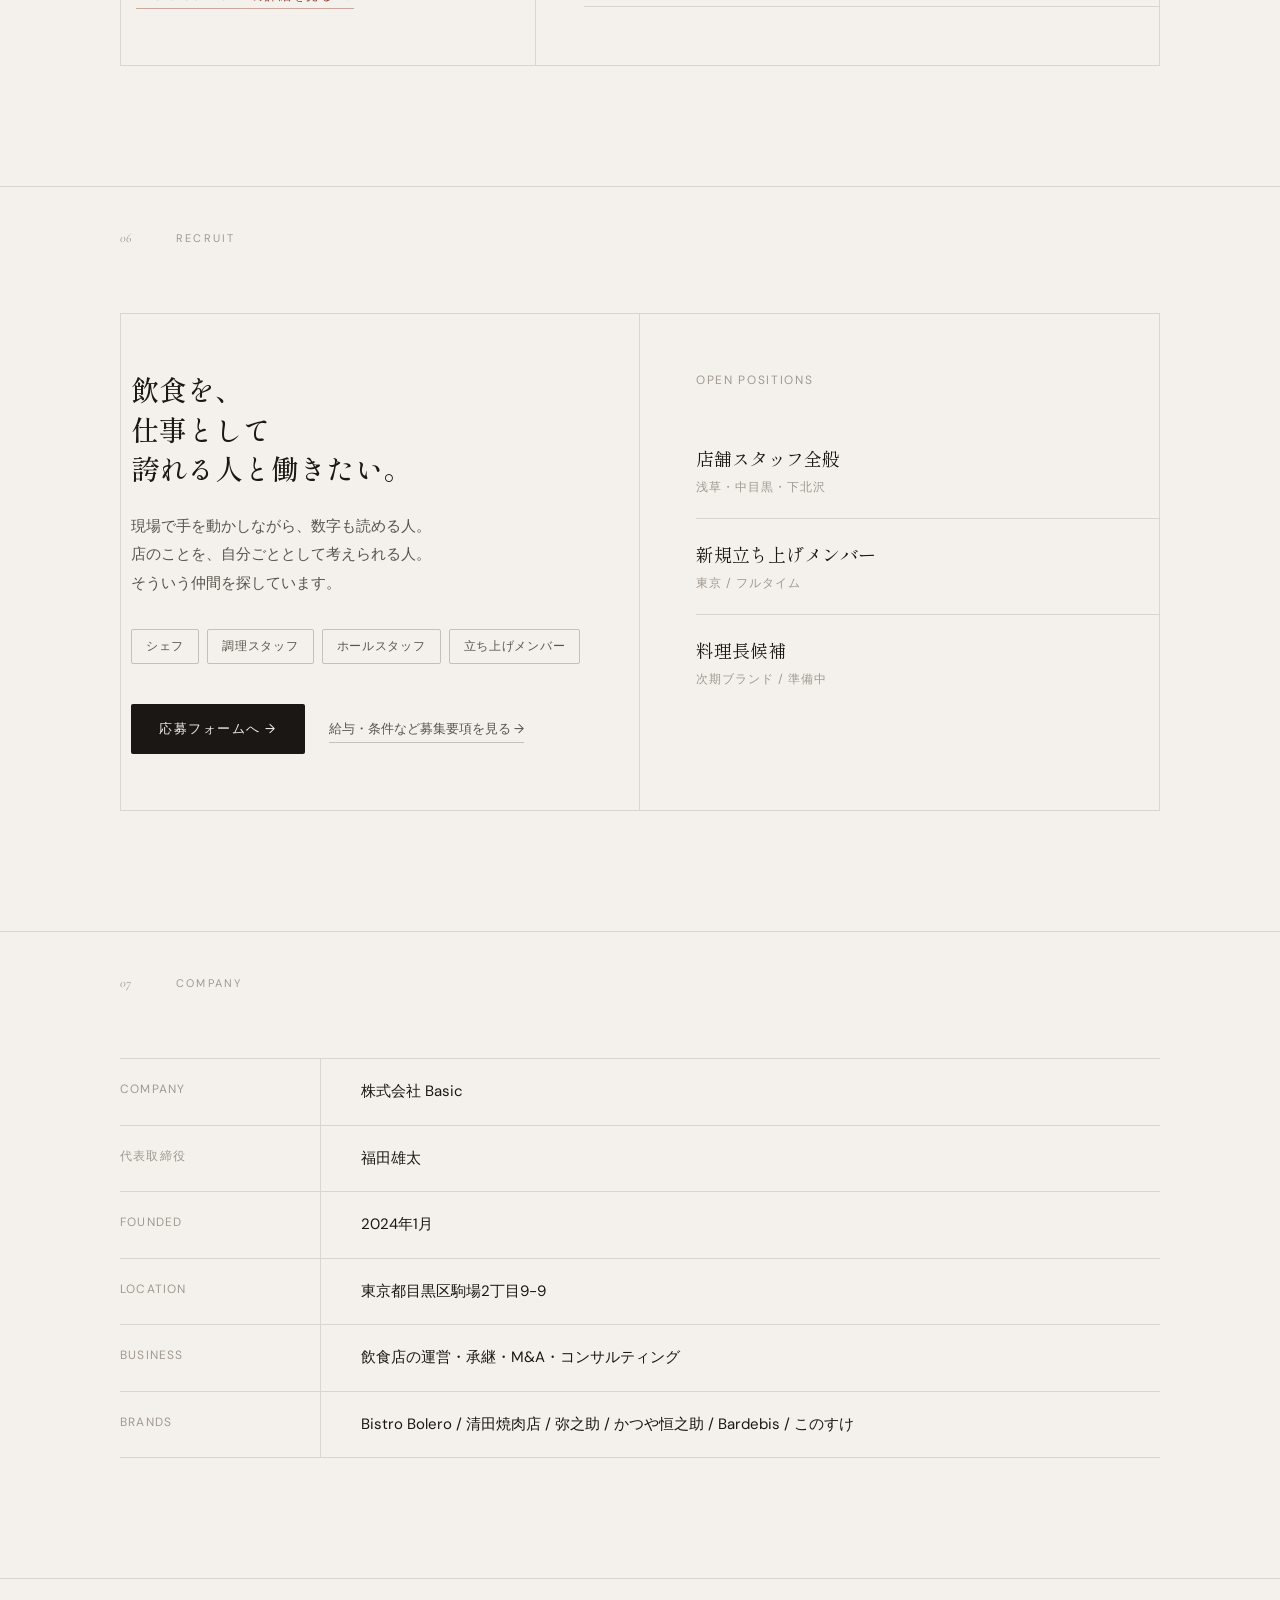
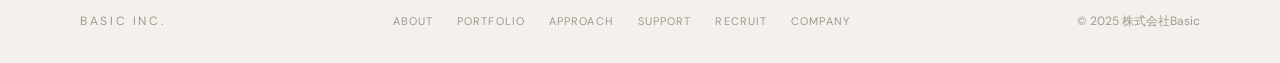
==== commit 79f67291: "Reposition Bardebis as 和×ビストロスパニッシュ Co-Authored-By: Claude Opus 5.5 <noreply@anthropic.com>" ====
--- a/index.html
+++ b/index.html
@@ -790,10 +790,10 @@
         <span class="pi-num">V</span>
         <div class="pi-info">
           <div class="pi-name">Bardebis</div>
-          <div class="pi-meta">恵比寿 &nbsp;·&nbsp; スパニッシュ</div>
+          <div class="pi-meta">恵比寿 &nbsp;·&nbsp; ビストロスパニッシュ</div>
           <span class="pi-tag">承継</span>
         </div>
-        <p class="pi-desc">和のテイストを少しだけ入れた、使いやすいスパニッシュ料理店。</p>
+        <p class="pi-desc">和のテイストを少しだけ入れた、気軽に使えるビストロスパニッシュ。</p>
         <span class="pi-arrow">→</span>
       </a>
       <a href="/" class="portfolio-item">
